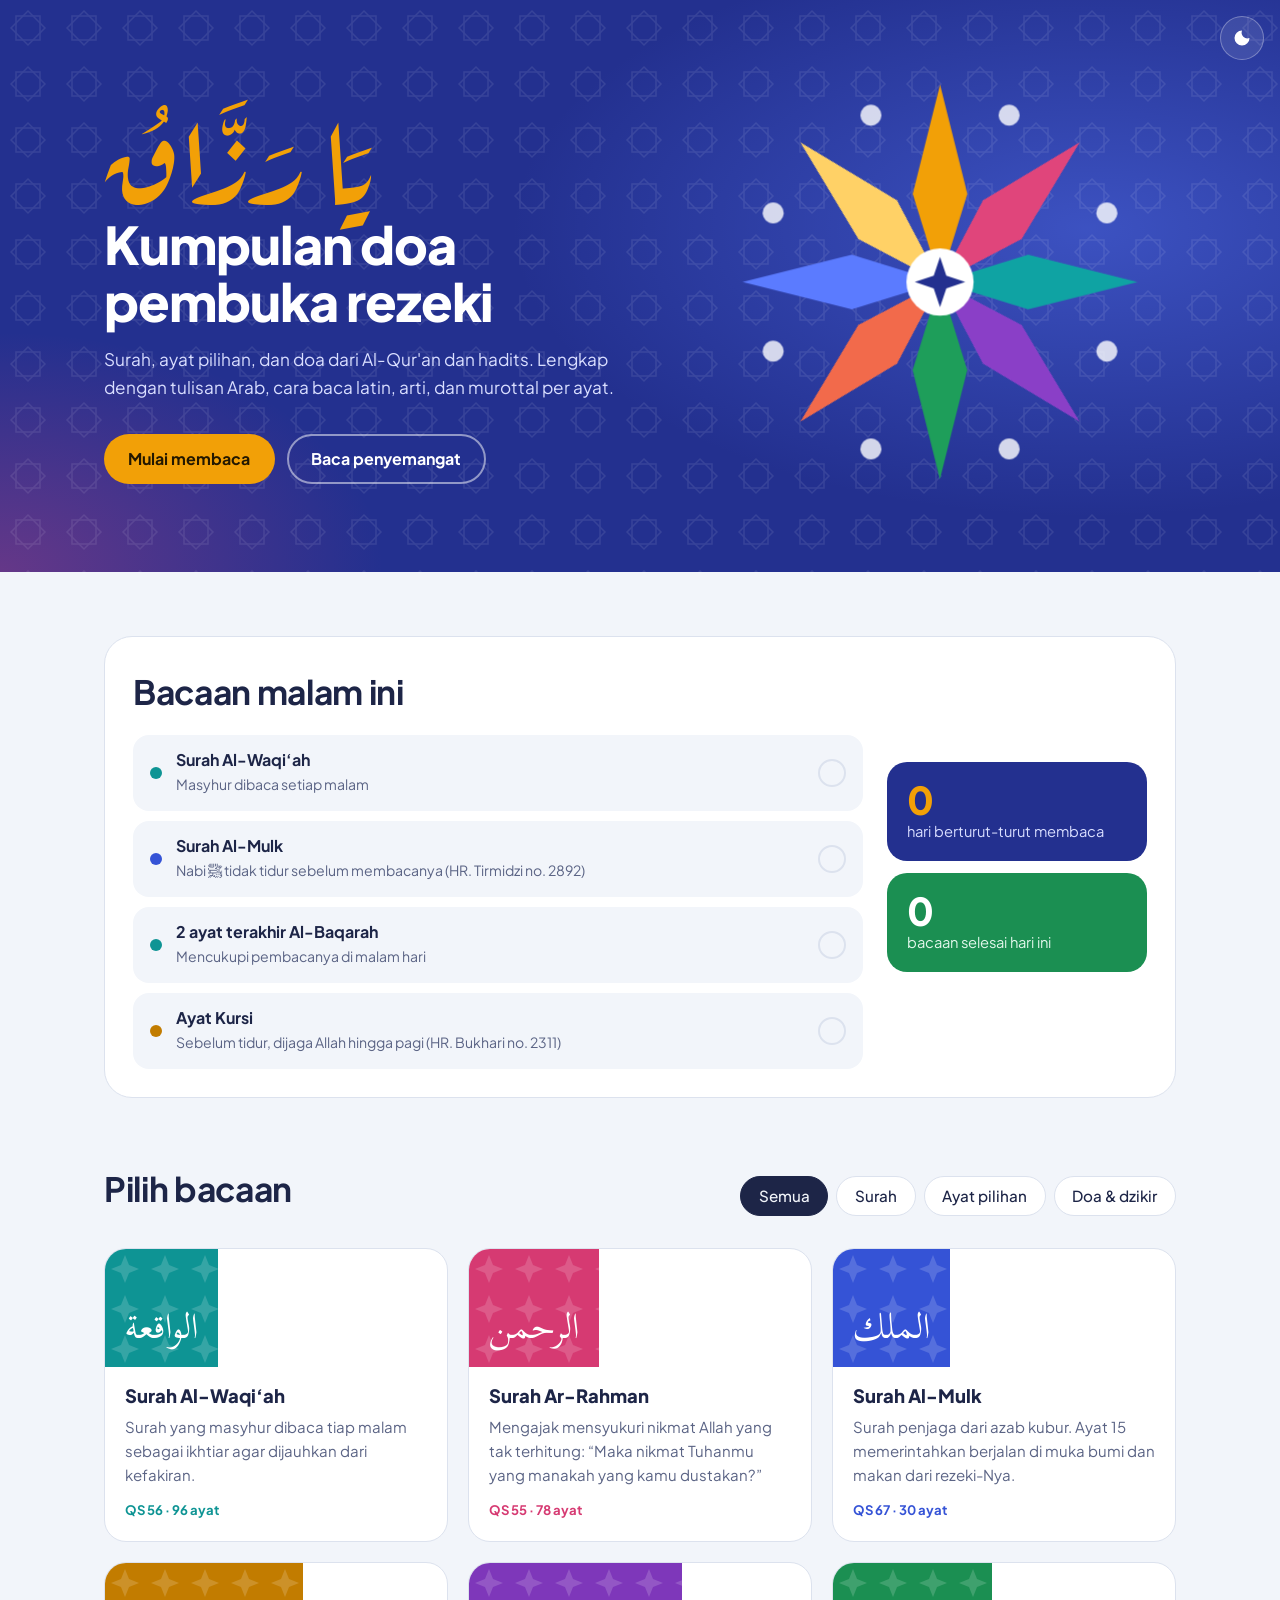
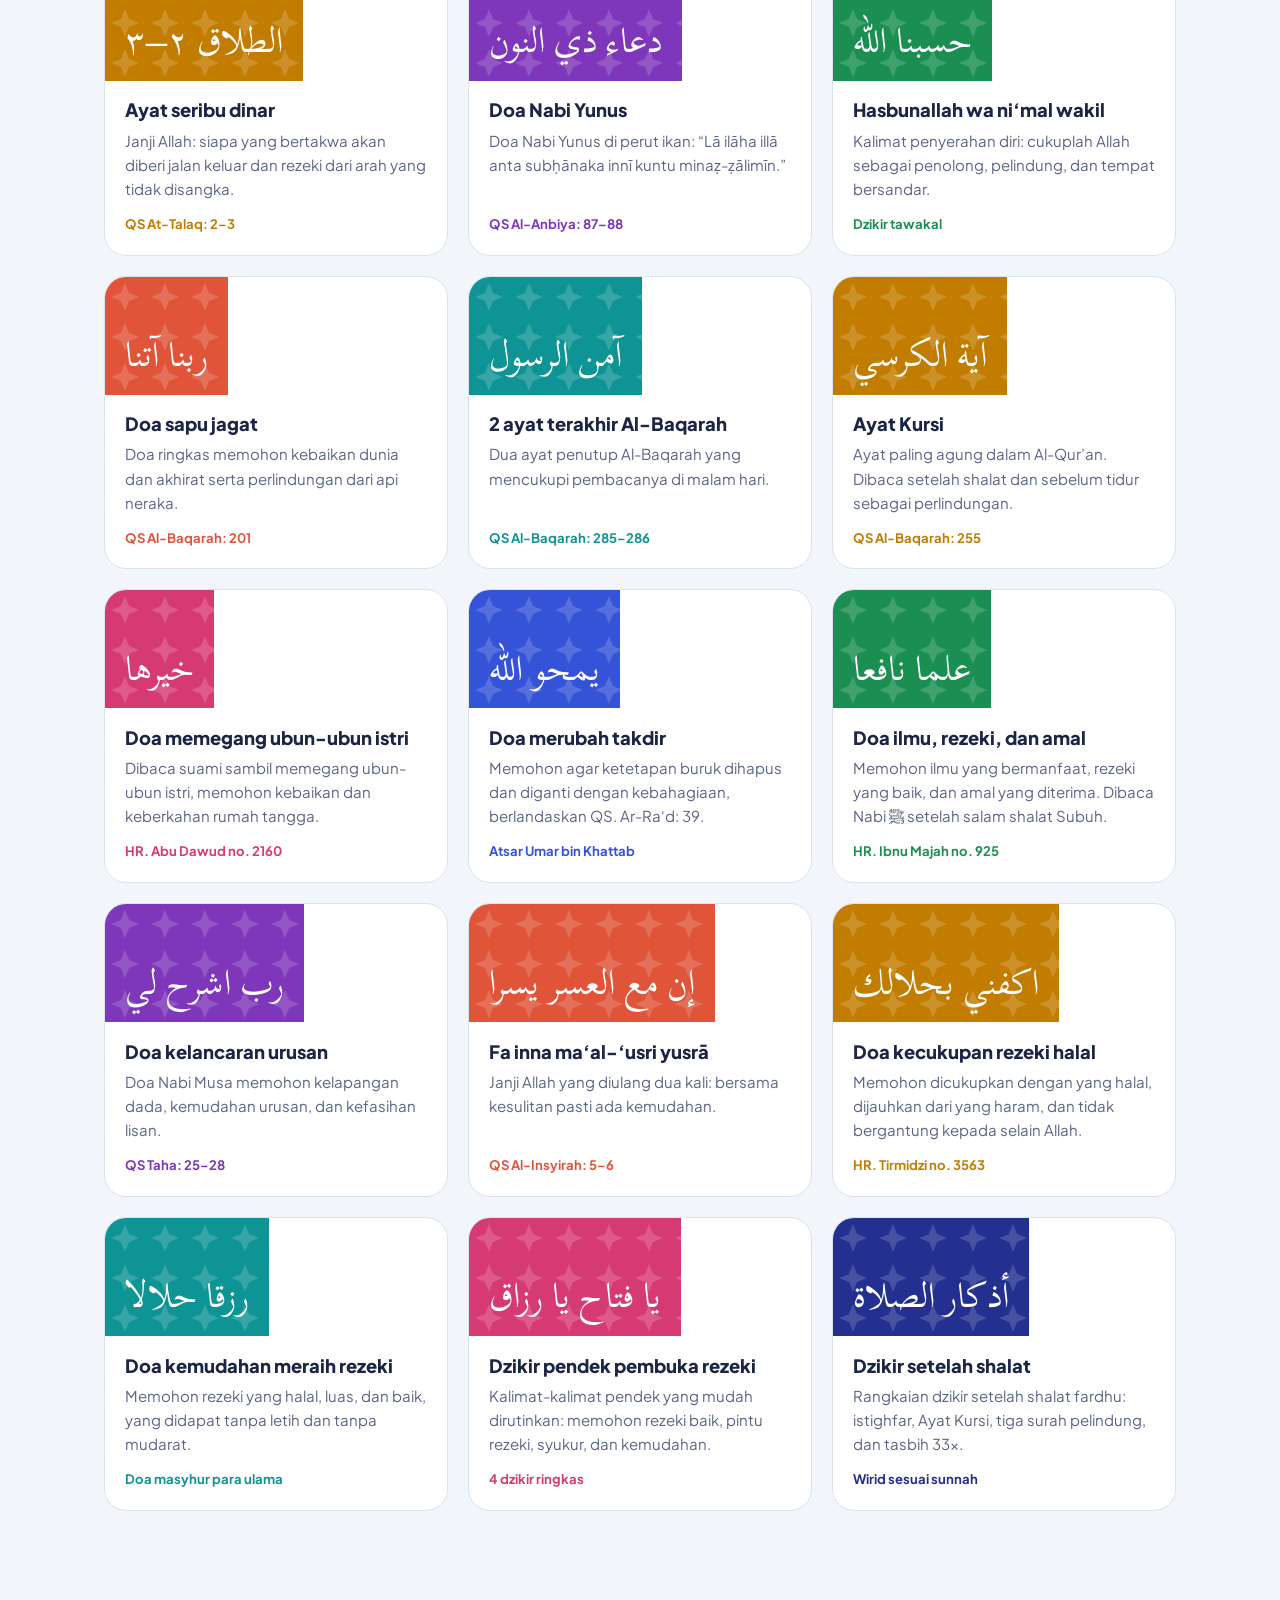
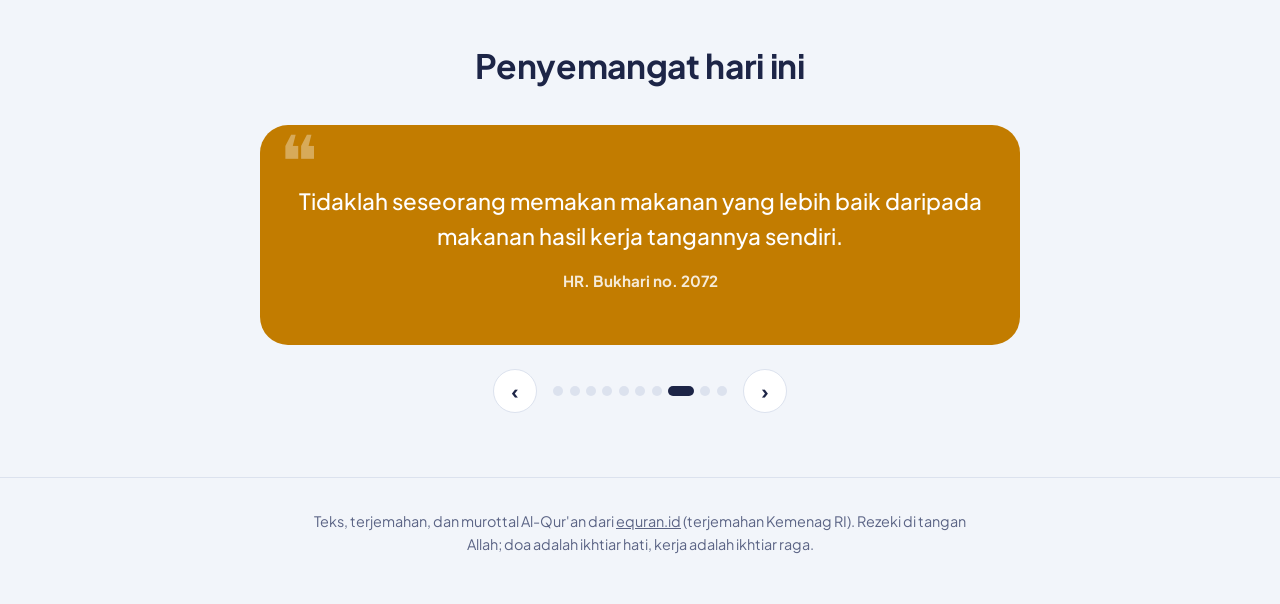
==== index.html @ 5dfb7230 "feat: website kumpulan doa pembuka rezeki Surah, ayat, doa, dan dzikir pembuka rezeki dengan teks Ar" ====
<!doctype html>
<html lang="id">
<head>
  <meta charset="utf-8">
  <meta name="viewport" content="width=device-width, initial-scale=1">
  <title>Doa Pembuka Rezeki</title>
  <meta name="description" content="Kumpulan surah, ayat, doa, dan dzikir pembuka rezeki lengkap dengan tulisan Arab, latin, arti, dan murottal.">
  <meta property="og:title" content="Doa Pembuka Rezeki">
  <meta property="og:description" content="Surah, ayat, doa, dan dzikir pembuka rezeki: tulisan Arab, latin, arti, dan murottal per ayat.">
  <link rel="icon" href="data:image/svg+xml,%3Csvg xmlns='http://www.w3.org/2000/svg' viewBox='0 0 40 40'%3E%3Cpath fill='%23F2A007' d='M20 2l5 13 13 5-13 5-5 13-5-13-13-5 13-5z'/%3E%3C/svg%3E">
  <link rel="preconnect" href="https://fonts.googleapis.com">
  <link rel="preconnect" href="https://fonts.gstatic.com" crossorigin>
  <link href="https://fonts.googleapis.com/css2?family=Aref+Ruqaa:wght@700&family=Plus+Jakarta+Sans:ital,wght@0,400;0,500;0,700;0,800;1,400&family=Scheherazade+New:wght@400;700&display=swap" rel="stylesheet">
  <link rel="stylesheet" href="style.css">
</head>
<body>
  <header class="hero">
    <div class="hero-inner">
      <div class="hero-text">
        <p class="hero-arab" lang="ar" dir="rtl">يَا رَزَّاقُ</p>
        <h1>Kumpulan doa pembuka rezeki</h1>
        <p class="hero-lede">Surah, ayat pilihan, dan doa dari Al-Qur'an dan hadits. Lengkap dengan tulisan Arab, cara baca latin, arti, dan murottal per ayat.</p>
        <div class="hero-actions">
          <a class="btn btn-solid" href="#daftar">Mulai membaca</a>
          <a class="btn btn-ghost" href="#penyemangat">Baca penyemangat</a>
        </div>
      </div>
      <svg class="rosette" viewBox="0 0 200 200" aria-hidden="true">
        <defs>
          <path id="petal" d="M100 100 L113 58 L100 6 L87 58 Z"/>
          <circle id="dot" cx="100" cy="14" r="5"/>
        </defs>
        <g class="rosette-spin">
          <use href="#petal" style="--i:0" fill="#F2A007"/>
          <use href="#petal" style="--i:1" fill="#E0457B"/>
          <use href="#petal" style="--i:2" fill="#0FA3A3"/>
          <use href="#petal" style="--i:3" fill="#8A3FC7"/>
          <use href="#petal" style="--i:4" fill="#1E9E5A"/>
          <use href="#petal" style="--i:5" fill="#F26A4B"/>
          <use href="#petal" style="--i:6" fill="#5B7BFF"/>
          <use href="#petal" style="--i:7" fill="#FFD166"/>
          <g class="dots">
            <use href="#dot" transform="rotate(22.5 100 100)"/>
            <use href="#dot" transform="rotate(67.5 100 100)"/>
            <use href="#dot" transform="rotate(112.5 100 100)"/>
            <use href="#dot" transform="rotate(157.5 100 100)"/>
            <use href="#dot" transform="rotate(202.5 100 100)"/>
            <use href="#dot" transform="rotate(247.5 100 100)"/>
            <use href="#dot" transform="rotate(292.5 100 100)"/>
            <use href="#dot" transform="rotate(337.5 100 100)"/>
          </g>
        </g>
        <circle cx="100" cy="100" r="16" fill="#FFFFFF"/>
        <path d="M100 88 L103 97 L112 100 L103 103 L100 112 L97 103 L88 100 L97 97 Z" fill="#23308F"/>
      </svg>
    </div>
    <button class="theme-toggle" type="button" aria-label="Ganti tema terang/gelap">
      <svg viewBox="0 0 24 24" width="20" height="20" aria-hidden="true"><path fill="currentColor" d="M12 3a9 9 0 1 0 9 9 7 7 0 0 1-9-9z"/></svg>
    </button>
  </header>

  <main>
    <section class="section today" aria-labelledby="today-title">
      <div class="today-panel">
        <div>
          <h2 id="today-title">Bacaan hari ini</h2>
          <ul class="today-list" id="today-list"></ul>
        </div>
        <div class="today-stats">
          <p class="stat"><b id="stat-streak">0</b> hari berturut-turut membaca</p>
          <p class="stat stat-alt"><b id="stat-today">0</b> bacaan selesai hari ini</p>
        </div>
      </div>
    </section>

    <section id="daftar" class="section">
      <div class="section-head">
        <h2>Pilih bacaan</h2>
        <div class="filters" role="group" aria-label="Saring bacaan">
          <button type="button" class="chip" data-filter="all" aria-pressed="true">Semua</button>
          <button type="button" class="chip" data-filter="surah" aria-pressed="false">Surah</button>
          <button type="button" class="chip" data-filter="ayat" aria-pressed="false">Ayat pilihan</button>
          <button type="button" class="chip" data-filter="doa" aria-pressed="false">Doa &amp; dzikir</button>
        </div>
      </div>
      <ul class="grid" id="grid"></ul>
    </section>

    <section id="penyemangat" class="section quotes">
      <h2>Penyemangat hari ini</h2>
      <figure class="quote" id="quote" aria-live="polite">
        <blockquote id="quote-text"></blockquote>
        <figcaption id="quote-src"></figcaption>
      </figure>
      <div class="quote-nav">
        <button type="button" class="round" id="quote-prev" aria-label="Kutipan sebelumnya">‹</button>
        <div class="quote-dots" id="quote-dots"></div>
        <button type="button" class="round" id="quote-next" aria-label="Kutipan berikutnya">›</button>
      </div>
    </section>
  </main>

  <footer class="footer">
    <p>Teks, terjemahan, dan murottal Al-Qur'an dari <a href="https://equran.id" target="_blank" rel="noopener">equran.id</a> (terjemahan Kemenag RI). Rezeki di tangan Allah; doa adalah ikhtiar hati, kerja adalah ikhtiar raga.</p>
  </footer>

  <dialog id="reader" class="reader">
    <div class="reader-head">
      <div>
        <p class="reader-arab" id="r-arab" lang="ar" dir="rtl"></p>
        <h2 id="r-title"></h2>
        <p class="reader-src" id="r-src"></p>
      </div>
      <div class="head-actions">
        <button type="button" class="round head-btn" id="r-share" aria-label="Bagikan bacaan ini">
          <svg viewBox="0 0 24 24" width="18" height="18" aria-hidden="true"><path fill="none" stroke="currentColor" stroke-width="2" stroke-linecap="round" stroke-linejoin="round" d="M12 3v12M7 8l5-5 5 5M5 13v6a2 2 0 0 0 2 2h10a2 2 0 0 0 2-2v-6"/></svg>
        </button>
        <button type="button" class="round head-btn" id="r-close" aria-label="Tutup">✕</button>
      </div>
    </div>
    <div class="reader-bar">
      <button type="button" class="btn btn-play" id="r-playall">▶ Putar semua</button>
      <label class="qari" id="r-qari-wrap">Qari
        <select id="r-qari"></select>
      </label>
      <label class="toggle"><input type="checkbox" id="t-latin" checked> Latin</label>
      <label class="toggle"><input type="checkbox" id="t-arti" checked> Arti</label>
      <div class="size" role="group" aria-label="Ukuran huruf Arab">
        <button type="button" class="round sm" id="f-down" aria-label="Perkecil huruf Arab">A−</button>
        <button type="button" class="round sm" id="f-up" aria-label="Perbesar huruf Arab">A+</button>
      </div>
    </div>
    <div class="reader-body" id="r-body"></div>
  </dialog>

  <div class="toast" id="toast" role="status" aria-live="polite"></div>
  <script src="app.js"></script>
</body>
</html>
---- style.css ----
:root {
  --bg: #F2F5FA;
  --surface: #FFFFFF;
  --ink: #1D2547;
  --muted: #5B6485;
  --line: #DCE2EE;
  --lapis: #23308F;
  --saffron: #F2A007;
  --arab-size: 2rem;
  --sans: "Plus Jakarta Sans", system-ui, sans-serif;

  --turquoise: #0E9494;
  --rose: #D63A72;
  --emerald: #1B8F52;
  --plum: #7E37BA;
  --coral: #E0553A;
  --blue: #3553D6;
  --amber: #C27C00;

  --hue: var(--lapis);
  color-scheme: light;
}

@media (prefers-color-scheme: dark) {
  :root:not([data-theme="light"]) {
    --bg: #121735;
    --surface: #1B2146;
    --ink: #EEF1FB;
    --muted: #A9B0CF;
    --line: #2E3766;
    color-scheme: dark;
  }
}
:root[data-theme="dark"] {
  --bg: #121735;
  --surface: #1B2146;
  --ink: #EEF1FB;
  --muted: #A9B0CF;
  --line: #2E3766;
  color-scheme: dark;
}

* { box-sizing: border-box; }
html { scroll-behavior: smooth; }
body {
  margin: 0;
  background: var(--bg);
  color: var(--ink);
  font: 400 1rem/1.6 var(--sans);
  -webkit-font-smoothing: antialiased;
}
body:has(dialog[open]) { overflow: hidden; }
a { color: inherit; }
:focus-visible { outline: 3px solid var(--saffron); outline-offset: 2px; }
[lang="ar"] { font-family: "Scheherazade New", serif; }

/* ---------- Hero ---------- */
.hero {
  position: relative;
  overflow: hidden;
  color: #fff;
  background:
    radial-gradient(60rem 30rem at 85% 40%, rgba(91,123,255,.45), transparent 60%),
    radial-gradient(40rem 25rem at 0% 100%, rgba(224,69,123,.35), transparent 60%),
    var(--lapis);
}
.hero::before { /* 8-point star tiling */
  content: "";
  position: absolute; inset: 0;
  opacity: .09;
  background-image: url("data:image/svg+xml,%3Csvg xmlns='http://www.w3.org/2000/svg' width='56' height='56' viewBox='0 0 56 56'%3E%3Cg fill='none' stroke='%23fff' stroke-width='1.5'%3E%3Crect x='16' y='16' width='24' height='24'/%3E%3Crect x='16' y='16' width='24' height='24' transform='rotate(45 28 28)'/%3E%3C/g%3E%3C/svg%3E");
}
.hero-inner {
  position: relative;
  max-width: 1120px;
  margin: 0 auto;
  padding: 4.5rem 1.5rem 5rem;
  display: grid;
  grid-template-columns: 1.2fr 1fr;
  gap: 2rem;
  align-items: center;
}
.hero-arab {
  font-family: "Aref Ruqaa", serif;
  font-size: clamp(4rem, 11vw, 7.5rem);
  line-height: 1.1;
  margin: 0;
  color: var(--saffron);
  text-align: left;
  animation: rise .9s .9s both cubic-bezier(.2,.8,.2,1);
}
.hero h1 {
  font-size: clamp(2rem, 5vw, 3.25rem);
  line-height: 1.1;
  letter-spacing: -.02em;
  font-weight: 800;
  margin: .25rem 0 1rem;
  max-width: 14ch;
  animation: rise .9s 1.05s both cubic-bezier(.2,.8,.2,1);
}
.hero-lede {
  max-width: 46ch;
  color: #D9DEFF;
  font-size: 1.075rem;
  margin: 0 0 2rem;
  animation: rise .9s 1.2s both cubic-bezier(.2,.8,.2,1);
}
.hero-actions { display: flex; flex-wrap: wrap; gap: .75rem; animation: rise .9s 1.35s both cubic-bezier(.2,.8,.2,1); }

.rosette { width: min(420px, 100%); justify-self: center; overflow: visible; }
.rosette-spin { transform-origin: 100px 100px; animation: spin 90s linear 1.6s infinite; }
.rosette use[href="#petal"] {
  transform-origin: 100px 100px;
  transform: rotate(calc(var(--i) * 45deg)) scale(0);
  animation: bloom .7s calc(var(--i) * 90ms) forwards cubic-bezier(.3,1.5,.5,1);
}
.rosette .dots { fill: rgba(255,255,255,.8); animation: fade .6s .9s both; }

@keyframes bloom { to { transform: rotate(calc(var(--i) * 45deg)) scale(1); } }
@keyframes spin { to { transform: rotate(360deg); } }
@keyframes rise { from { opacity: 0; transform: translateY(18px); } }
@keyframes fade { from { opacity: 0; } }

.theme-toggle {
  position: absolute; top: 1rem; right: 1rem;
  width: 44px; height: 44px;
  border-radius: 50%;
  border: 1px solid rgba(255,255,255,.3);
  background: rgba(255,255,255,.1);
  color: #fff;
  cursor: pointer;
  display: grid; place-items: center;
}

/* ---------- Buttons ---------- */
.btn {
  display: inline-flex; align-items: center; gap: .5rem;
  font: 700 1rem/1 var(--sans);
  padding: .95rem 1.4rem;
  border-radius: 999px;
  text-decoration: none;
  border: 2px solid transparent;
  cursor: pointer;
  transition: transform .15s;
}
.btn:active { transform: scale(.97); }
.btn-solid { background: var(--saffron); color: #231800; }
.btn-ghost { border-color: rgba(255,255,255,.5); color: #fff; }
.round {
  width: 44px; height: 44px; flex: none;
  border-radius: 50%;
  border: 1px solid var(--line);
  background: var(--surface);
  color: var(--ink);
  font: 700 1.25rem/1 var(--sans);
  cursor: pointer;
  display: grid; place-items: center;
}
.round.sm { font-size: .9rem; width: 40px; height: 40px; }

/* ---------- Sections ---------- */
.section { max-width: 1120px; margin: 0 auto; padding: 4rem 1.5rem; }
.section h2 { font-size: clamp(1.6rem, 3.5vw, 2.1rem); letter-spacing: -.01em; margin: 0; }
.section-head { display: flex; flex-wrap: wrap; justify-content: space-between; align-items: end; gap: 1rem; margin-bottom: 2rem; }
.filters { display: flex; flex-wrap: wrap; gap: .5rem; }
.chip {
  font: 500 .95rem/1 var(--sans);
  padding: .7rem 1.1rem;
  border-radius: 999px;
  border: 1px solid var(--line);
  background: var(--surface);
  color: var(--ink);
  cursor: pointer;
}
.chip[aria-pressed="true"] { background: var(--ink); color: var(--bg); border-color: var(--ink); }

/* ---------- Bacaan waktu ini ---------- */
.section.today { padding-bottom: 0; }
.today-panel {
  display: grid;
  grid-template-columns: 1fr 260px;
  gap: 1.5rem;
  background: var(--surface);
  border: 1px solid var(--line);
  border-radius: 28px;
  padding: 1.75rem;
}
.today-panel h2 { margin-bottom: 1rem; }
.today-list { list-style: none; margin: 0; padding: 0; display: grid; gap: .6rem; }
.today-item {
  width: 100%;
  display: flex; align-items: center; gap: .9rem;
  text-align: left;
  font: inherit; color: inherit;
  background: var(--bg);
  border: 1px solid transparent;
  border-radius: 16px;
  padding: .85rem 1rem;
  cursor: pointer;
}
.today-item:hover { border-color: var(--hue); }
.today-dot { width: 12px; height: 12px; flex: none; border-radius: 50%; background: var(--hue); }
.today-text { flex: 1; }
.today-text strong { display: block; line-height: 1.35; }
.today-text small { color: var(--muted); font-size: .88rem; }
.today-check {
  width: 28px; height: 28px; flex: none;
  display: grid; place-items: center;
  border-radius: 50%;
  border: 2px solid var(--line);
  color: transparent;
  font-weight: 800; font-size: .8rem;
}
.today-item.is-read .today-check { background: var(--hue); border-color: var(--hue); color: #fff; }
.today-stats { display: flex; flex-direction: column; justify-content: center; gap: .75rem; }
.stat { margin: 0; padding: 1.1rem 1.25rem; border-radius: 20px; background: var(--lapis); color: #D9DEFF; font-size: .92rem; }
.stat b { display: block; font-size: 2.4rem; line-height: 1.05; font-weight: 800; color: var(--saffron); }
.stat-alt { background: var(--emerald); color: #E3F7EC; }
.stat-alt b { color: #fff; }

/* ---------- Tiles ---------- */
.grid {
  list-style: none; margin: 0; padding: 0;
  display: grid;
  grid-template-columns: repeat(auto-fill, minmax(260px, 1fr));
  gap: 1.25rem;
}
.grid li[hidden] { display: none; }
.tile {
  width: 100%; height: 100%;
  text-align: left;
  font: inherit; color: inherit;
  background: var(--surface);
  border: 1px solid var(--line);
  border-radius: 22px;
  padding: 0;
  overflow: hidden;
  cursor: pointer;
  display: flex; flex-direction: column;
  transition: transform .2s, border-color .2s;
}
.tile:hover { transform: translateY(-4px); border-color: var(--hue); }
.tile-top {
  position: relative;
  background: var(--hue);
  color: #fff;
  padding: 1.25rem 1.25rem 1rem;
  min-height: 118px;
  display: flex; align-items: flex-end; justify-content: flex-end;
}
.tile-top::before {
  content: "";
  position: absolute; inset: 0;
  opacity: .16;
  background-image: url("data:image/svg+xml,%3Csvg xmlns='http://www.w3.org/2000/svg' width='40' height='40' viewBox='0 0 40 40'%3E%3Cpath fill='%23fff' d='M20 6l4 10 10 4-10 4-4 10-4-10-10-4 10-4z'/%3E%3C/svg%3E");
}
.tile.is-read .tile-top::after {
  content: "✓ Dibaca hari ini";
  position: absolute; top: .75rem; left: .75rem;
  padding: .3rem .65rem;
  border-radius: 999px;
  background: rgba(255,255,255,.94);
  color: #1D2547;
  font-size: .75rem; font-weight: 700;
}
.tile-arab { position: relative; font-size: 2.2rem; line-height: 1.3; margin: 0; }
.tile-body { padding: 1.1rem 1.25rem 1.3rem; display: flex; flex-direction: column; gap: .4rem; flex: 1; }
.tile-title { font-weight: 800; font-size: 1.15rem; line-height: 1.3; margin: 0; }
.tile-desc { color: var(--muted); font-size: .94rem; margin: 0; flex: 1; }
.tile-meta { font-size: .82rem; font-weight: 700; color: var(--hue); margin: .35rem 0 0; }
:root[data-theme="dark"] .tile-meta { filter: brightness(1.6); }
@media (prefers-color-scheme: dark) { :root:not([data-theme="light"]) .tile-meta { filter: brightness(1.6); } }

/* ---------- Quotes ---------- */
.quotes { text-align: center; }
.quote {
  position: relative;
  margin: 2rem auto 1.5rem;
  max-width: 760px;
  min-height: 220px;
  padding: 2.5rem 2rem 2rem;
  border-radius: 28px;
  background: var(--hue);
  color: #fff;
  display: flex; flex-direction: column; justify-content: center;
  transition: background-color .6s;
}
.quote::before {
  content: "❝";
  position: absolute; top: -.2rem; left: 1.2rem;
  font-size: 4.5rem; line-height: 1;
  opacity: .35;
}
.quote blockquote { margin: 0; font-size: clamp(1.1rem, 2.4vw, 1.4rem); line-height: 1.55; font-weight: 500; }
.quote figcaption { margin-top: 1rem; font-weight: 700; opacity: .85; font-size: .95rem; }
.quote.swap blockquote, .quote.swap figcaption { animation: rise .5s both; }
.quote-nav { display: flex; align-items: center; justify-content: center; gap: 1rem; }
.quote-dots { display: flex; gap: .4rem; flex-wrap: wrap; justify-content: center; }
.quote-dots button {
  width: 10px; height: 10px; padding: 0;
  border-radius: 50%; border: 0;
  background: var(--line);
  cursor: pointer;
}
.quote-dots button[aria-current="true"] { background: var(--ink); width: 26px; border-radius: 5px; }

.footer { text-align: center; color: var(--muted); font-size: .9rem; padding: 2rem 1.5rem 3rem; border-top: 1px solid var(--line); }
.footer p { max-width: 62ch; margin: 0 auto; }

/* ---------- Reader dialog ---------- */
.reader {
  width: min(840px, 100vw);
  max-width: 100vw;
  height: min(92vh, 100%);
  max-height: 100dvh;
  margin: auto auto 0;
  padding: 0;
  border: 0;
  border-radius: 28px 28px 0 0;
  background: var(--bg);
  color: var(--ink);
  flex-direction: column;
}
.reader[open] { display: flex; animation: sheet .45s cubic-bezier(.2,.8,.2,1); }
.reader::backdrop { background: rgba(10,14,40,.6); backdrop-filter: blur(4px); }
@keyframes sheet { from { transform: translateY(60px); opacity: 0; } }
@media (min-width: 880px) {
  .reader { margin: auto; border-radius: 28px; height: 88vh; }
}
.reader-head {
  position: relative;
  background: var(--hue);
  color: #fff;
  padding: 1.25rem 1.5rem 1.25rem;
  display: flex; justify-content: space-between; gap: 1rem; align-items: flex-start;
}
.reader-arab { font-size: 1.8rem; line-height: 1.3; margin: 0; text-align: left; }
.reader-head h2 { margin: 0; font-size: 1.35rem; line-height: 1.3; }
.reader-src { margin: .2rem 0 0; opacity: .85; font-size: .9rem; }
.head-actions { display: flex; gap: .5rem; }
.head-btn { background: rgba(255,255,255,.15); border-color: rgba(255,255,255,.35); color: #fff; font-size: 1rem; }
.reader-bar {
  display: flex; flex-wrap: wrap; align-items: center; gap: .6rem 1rem;
  padding: .8rem 1.5rem;
  background: var(--surface);
  border-bottom: 1px solid var(--line);
}
.btn-play { background: var(--hue); color: #fff; padding: .75rem 1.1rem; font-size: .95rem; }
.qari, .toggle { display: inline-flex; align-items: center; gap: .4rem; font-size: .9rem; font-weight: 500; }
.qari select {
  font: inherit; color: var(--ink);
  background: var(--bg);
  border: 1px solid var(--line);
  border-radius: 10px;
  padding: .5rem .6rem;
  max-width: 200px;
}
.qari[hidden] { display: none; }
.toggle input { width: 18px; height: 18px; accent-color: var(--hue); }
.size { display: flex; gap: .4rem; margin-left: auto; }
.reader-body { overflow-y: auto; padding: 1.25rem 1.5rem 3rem; flex: 1; overscroll-behavior: contain; }

.fadhilah {
  background: var(--surface);
  border: 1px solid var(--line);
  border-left: 5px solid var(--hue);
  border-radius: 14px;
  padding: .9rem 1.1rem;
  margin-bottom: 1.25rem;
}
.fadhilah summary { font-weight: 700; cursor: pointer; }
.fadhilah p { margin: .6rem 0 0; color: var(--muted); font-size: .95rem; }
.basmalah { text-align: center; font-size: calc(var(--arab-size) * 1.05); margin: .5rem 0 1rem; color: var(--hue); }
:root[data-theme="dark"] .basmalah { filter: brightness(1.6); }

.ayat { list-style: none; margin: 0; padding: 0; }
.ayah {
  border-bottom: 1px solid var(--line);
  padding: 1.25rem .75rem;
  border-radius: 16px;
  transition: background-color .3s;
}
.ayah.playing { background: color-mix(in srgb, var(--hue) 14%, transparent); }
.ayah-top { display: flex; align-items: center; gap: .6rem; margin-bottom: .75rem; }
.ayah-no {
  display: grid; place-items: center;
  min-width: 36px; height: 36px; padding: 0 .4rem;
  border-radius: 12px;
  background: var(--hue); color: #fff;
  font-weight: 800; font-size: .85rem;
}
.ayah-label { font-size: .82rem; color: var(--muted); flex: 1; }
.ayah-play { width: 38px; height: 38px; font-size: .85rem; }
.ayah.playing .ayah-play { background: var(--hue); color: #fff; border-color: var(--hue); }
.ayah-arab { font-size: var(--arab-size); line-height: 2.1; margin: 0 0 .6rem; text-align: right; }
.ayah-latin { font-style: italic; color: var(--hue); margin: 0 0 .35rem; font-size: .98rem; }
:root[data-theme="dark"] .ayah-latin { filter: brightness(1.7); }
@media (prefers-color-scheme: dark) { :root:not([data-theme="light"]) .ayah-latin, :root:not([data-theme="light"]) .basmalah { filter: brightness(1.7); } }
.ayah-arti { margin: 0; color: var(--muted); font-size: .98rem; max-width: 70ch; }
.hide-latin .ayah-latin, .hide-arti .ayah-arti { display: none; }
.counter {
  margin-top: 1rem;
  max-width: 360px;
  padding: .9rem;
  border-radius: 20px;
  background: var(--surface);
  border: 1px solid var(--line);
}
.counter-row { display: flex; align-items: center; justify-content: space-between; gap: .75rem; }
.count-step {
  width: 56px; height: 56px; flex: none;
  border-radius: 50%;
  border: 2px solid var(--hue);
  background: transparent;
  color: var(--ink);
  font: 700 1.8rem/1 var(--sans);
  cursor: pointer;
  touch-action: manipulation;
  user-select: none;
  transition: transform .08s;
}
.count-step.plus { width: 72px; height: 72px; background: var(--hue); color: #fff; font-size: 2.2rem; }
.count-step:active { transform: scale(.92); }
.count-value { margin: 0; text-align: center; font-variant-numeric: tabular-nums; }
.count-value b { display: block; font-size: 2.4rem; line-height: 1; font-weight: 800; }
.count-value span { font-size: .9rem; color: var(--muted); }
.count-bar { height: 6px; margin: .8rem 0 .4rem; border-radius: 3px; background: var(--line); overflow: hidden; }
.count-bar span { display: block; height: 100%; width: 0; background: var(--hue); transition: width .2s; }
.count-reset {
  display: block; margin: 0 auto;
  font: 500 .85rem/1 var(--sans); color: var(--muted);
  background: none; border: 0; padding: .5rem; cursor: pointer;
}
.counter.done { border-color: var(--hue); }
.counter.done .count-value span::after { content: " · selesai"; font-weight: 700; }
.mark-read {
  display: flex; justify-content: center;
  width: 100%; max-width: 420px;
  margin: 2rem auto 0;
  background: var(--surface); color: var(--ink);
  border-color: var(--hue);
}
.mark-read.is-read { background: var(--hue); color: #fff; }
.note { font-size: .9rem; color: var(--muted); margin: 1rem 0 0; }

.state { text-align: center; padding: 3rem 1rem; color: var(--muted); }
.spinner {
  width: 42px; height: 42px; margin: 0 auto 1rem;
  border-radius: 50%;
  border: 4px solid var(--line); border-top-color: var(--hue);
  animation: spin 0.9s linear infinite;
}

.toast {
  position: fixed; left: 50%; bottom: 1.5rem;
  transform: translate(-50%, 150%);
  background: var(--ink); color: var(--bg);
  padding: .8rem 1.2rem; border-radius: 14px;
  font-size: .92rem; max-width: calc(100vw - 2rem);
  visibility: hidden;
  transition: transform .3s, visibility .3s;
  z-index: 10;
}
.toast.show { transform: translate(-50%, 0); visibility: visible; }

/* ---------- Responsive ---------- */
@media (max-width: 760px) {
  .hero-inner { grid-template-columns: 1fr; padding: 4rem 1rem 3.5rem; text-align: center; }
  .hero-arab { text-align: center; }
  .hero h1, .hero-lede { margin-left: auto; margin-right: auto; }
  .hero-actions { justify-content: center; }
  .rosette { width: 220px; order: -1; }
  .today-panel { grid-template-columns: 1fr; padding: 1.25rem; }
  .today-stats { flex-direction: row; }
  .stat { flex: 1; }
  .section { padding: 3rem 1rem; }
  .reader-head, .reader-bar { padding-left: 1rem; padding-right: 1rem; }
  .reader-body { padding: 1rem 1rem 3rem; }
  .ayah { padding: 1.1rem .4rem; }
  .size { margin-left: 0; }
  .quote { padding: 2.5rem 1.25rem 1.5rem; }
}

@media (prefers-reduced-motion: reduce) {
  *, *::before, *::after { animation-duration: .01ms !important; animation-delay: 0s !important; animation-iteration-count: 1 !important; transition-duration: .01ms !important; }
  .rosette use[href="#petal"] { transform: rotate(calc(var(--i) * 45deg)); }
  html { scroll-behavior: auto; }
}
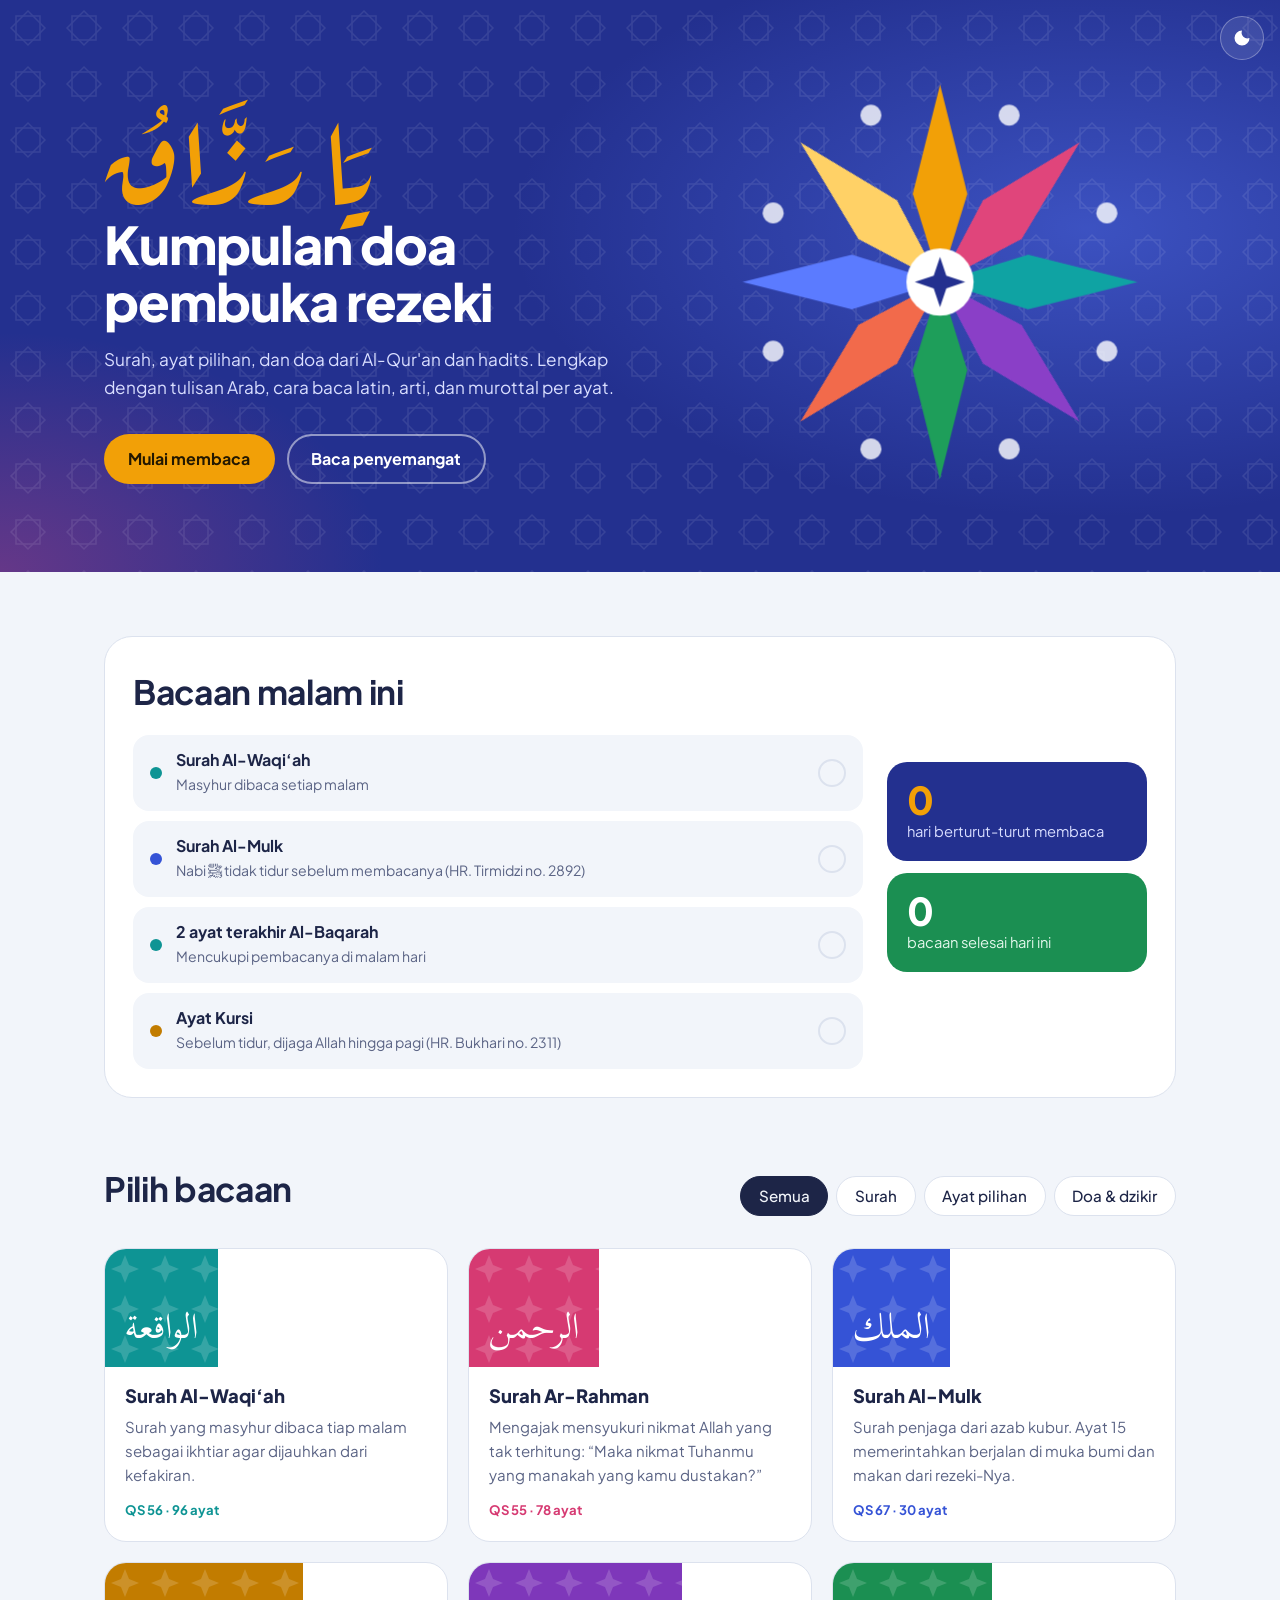
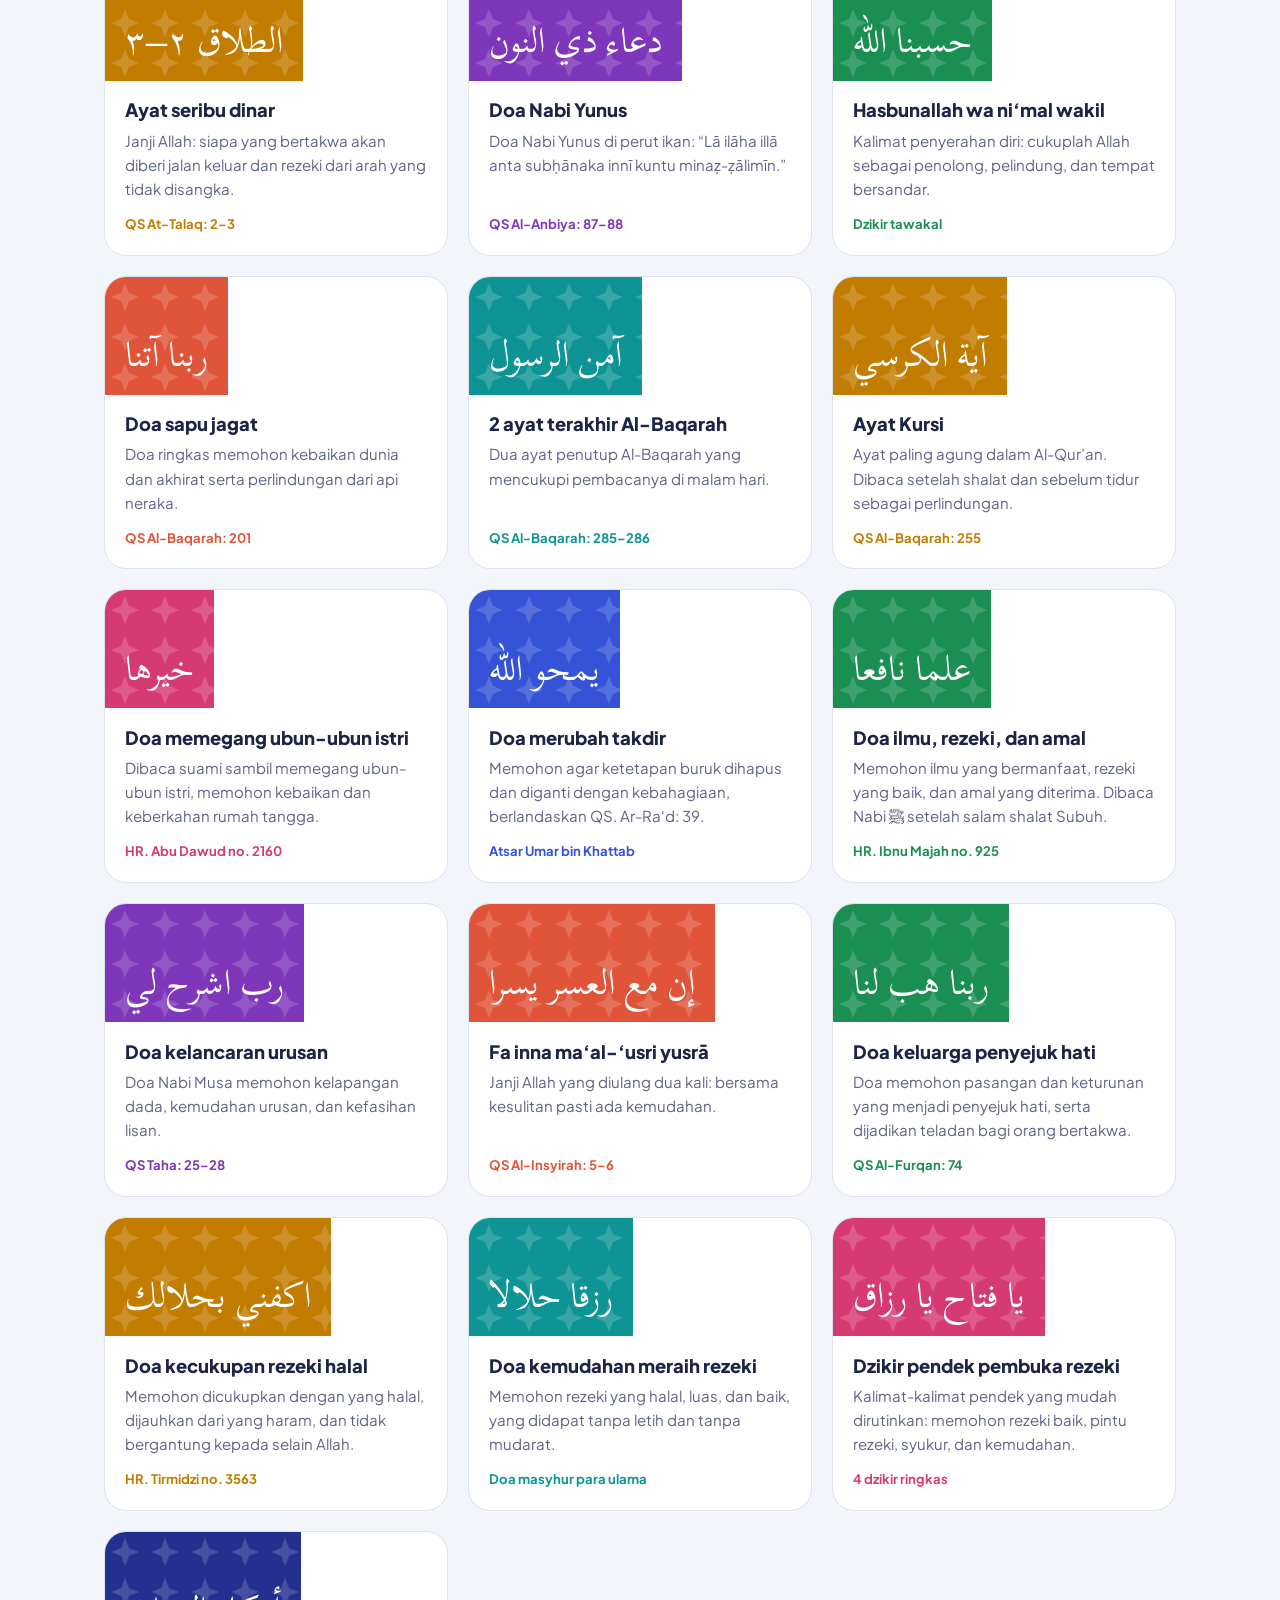
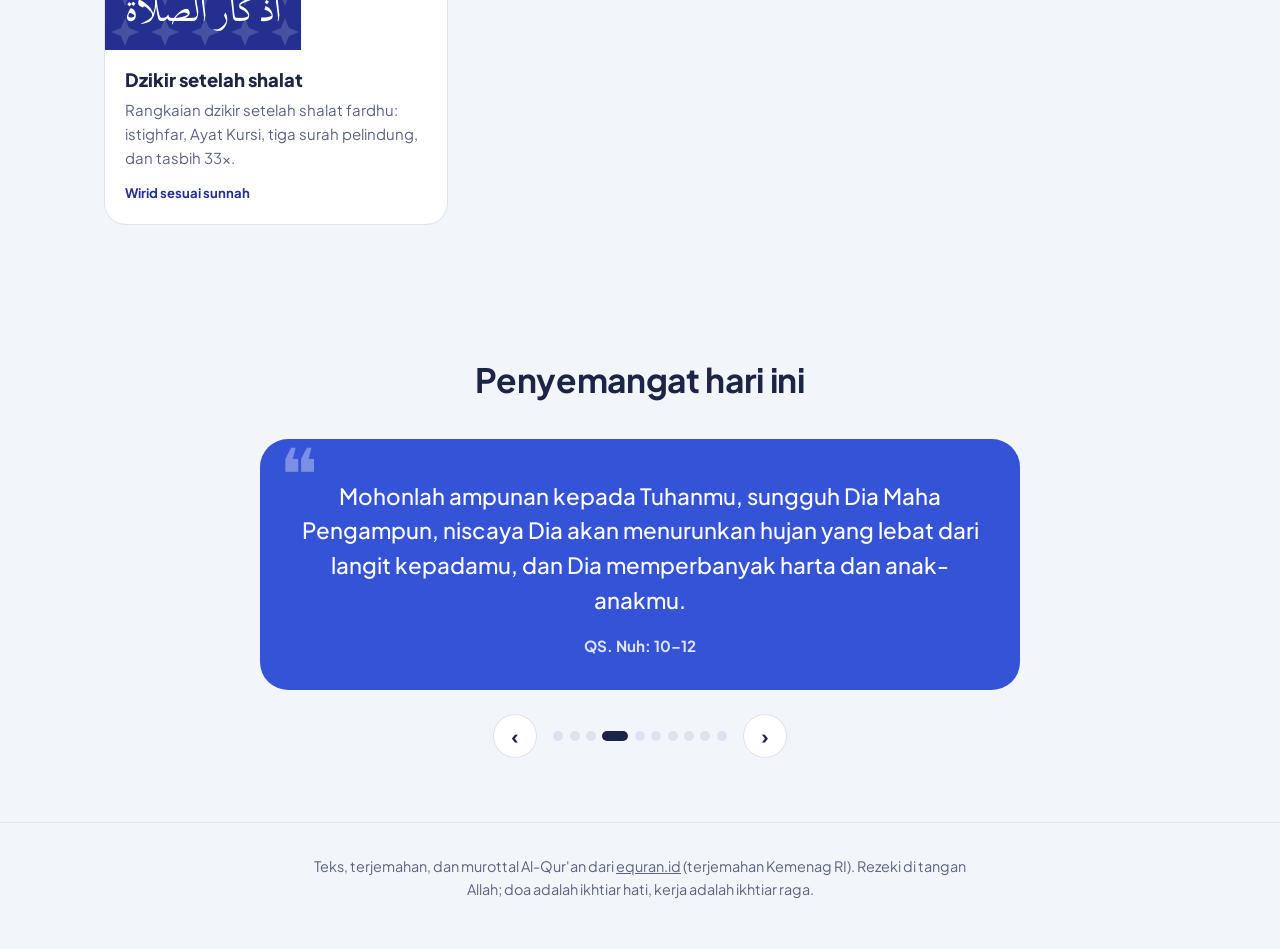
==== commit 9525909d: "feat: add tajwid color-coding parser, legend, and toggle preferences for Arabic verses" ====
--- a/index.html
+++ b/index.html
@@ -123,12 +123,21 @@
       <label class="qari" id="r-qari-wrap">Qari
         <select id="r-qari"></select>
       </label>
+      <label class="toggle"><input type="checkbox" id="t-tajwid" checked> Tajwid</label>
       <label class="toggle"><input type="checkbox" id="t-latin" checked> Latin</label>
       <label class="toggle"><input type="checkbox" id="t-arti" checked> Arti</label>
       <div class="size" role="group" aria-label="Ukuran huruf Arab">
         <button type="button" class="round sm" id="f-down" aria-label="Perkecil huruf Arab">A−</button>
         <button type="button" class="round sm" id="f-up" aria-label="Perbesar huruf Arab">A+</button>
       </div>
+    </div>
+    <div class="tajwid-legend" id="tajwid-legend" aria-label="Panduan warna tajwid">
+      <span class="tajwid-legend-label">Tajwid:</span>
+      <span class="tj-tag tj-mad"><span class="tj-dot"></span>Mad Panjang</span>
+      <span class="tj-tag tj-ghunnah"><span class="tj-dot"></span>Ghunnah</span>
+      <span class="tj-tag tj-ikhfa"><span class="tj-dot"></span>Ikhfa &amp; Iqlab</span>
+      <span class="tj-tag tj-idgham"><span class="tj-dot"></span>Idgham</span>
+      <span class="tj-tag tj-qalqalah"><span class="tj-dot"></span>Qalqalah</span>
     </div>
     <div class="reader-body" id="r-body"></div>
   </dialog>
--- a/style.css
+++ b/style.css
@@ -17,6 +17,13 @@
   --blue: #3553D6;
   --amber: #C27C00;
 
+  /* Tajwid Colors (Standard Mushaf) */
+  --tj-mad: #DC2626;      /* Merah - Mad Panjang */
+  --tj-ghunnah: #16A34A;  /* Hijau - Ghunnah Musyaddadah */
+  --tj-ikhfa: #0D9488;    /* Toska - Ikhfa & Iqlab */
+  --tj-idgham: #EA580C;   /* Oranye - Idgham Bighunnah/Bilaghunnah */
+  --tj-qalqalah: #2563EB; /* Biru - Qalqalah Sughra/Kubra */
+
   --hue: var(--lapis);
   color-scheme: light;
 }
@@ -28,6 +35,11 @@
     --ink: #EEF1FB;
     --muted: #A9B0CF;
     --line: #2E3766;
+    --tj-mad: #F87171;
+    --tj-ghunnah: #4ADE80;
+    --tj-ikhfa: #2DD4BF;
+    --tj-idgham: #FB923C;
+    --tj-qalqalah: #60A5FA;
     color-scheme: dark;
   }
 }
@@ -37,6 +49,11 @@
   --ink: #EEF1FB;
   --muted: #A9B0CF;
   --line: #2E3766;
+  --tj-mad: #F87171;
+  --tj-ghunnah: #4ADE80;
+  --tj-ikhfa: #2DD4BF;
+  --tj-idgham: #FB923C;
+  --tj-qalqalah: #60A5FA;
   color-scheme: dark;
 }
 
@@ -358,6 +375,66 @@
 .qari[hidden] { display: none; }
 .toggle input { width: 18px; height: 18px; accent-color: var(--hue); }
 .size { display: flex; gap: .4rem; margin-left: auto; }
+.tajwid-legend {
+  display: flex;
+  flex-wrap: wrap;
+  align-items: center;
+  gap: .5rem .9rem;
+  padding: .5rem 1.5rem;
+  background: var(--surface);
+  border-bottom: 1px solid var(--line);
+  font-size: .82rem;
+  color: var(--muted);
+}
+.tajwid-legend[hidden] { display: none; }
+.tajwid-legend-label {
+  font-weight: 700;
+  font-size: .75rem;
+  text-transform: uppercase;
+  letter-spacing: .04em;
+  opacity: .8;
+}
+.tj-tag {
+  display: inline-flex;
+  align-items: center;
+  gap: .35rem;
+  font-weight: 600;
+  font-size: .8rem;
+}
+.tj-dot {
+  width: 9px;
+  height: 9px;
+  border-radius: 50%;
+  display: inline-block;
+  flex-shrink: 0;
+}
+.tj-tag.tj-mad { color: var(--tj-mad); }
+.tj-tag.tj-mad .tj-dot { background: var(--tj-mad); }
+.tj-tag.tj-ghunnah { color: var(--tj-ghunnah); }
+.tj-tag.tj-ghunnah .tj-dot { background: var(--tj-ghunnah); }
+.tj-tag.tj-ikhfa { color: var(--tj-ikhfa); }
+.tj-tag.tj-ikhfa .tj-dot { background: var(--tj-ikhfa); }
+.tj-tag.tj-idgham { color: var(--tj-idgham); }
+.tj-tag.tj-idgham .tj-dot { background: var(--tj-idgham); }
+.tj-tag.tj-qalqalah { color: var(--tj-qalqalah); }
+.tj-tag.tj-qalqalah .tj-dot { background: var(--tj-qalqalah); }
+
+/* Tajwid text marks inside Arabic verses */
+.tj-mad { color: var(--tj-mad); font-weight: 700; }
+.tj-ghunnah { color: var(--tj-ghunnah); font-weight: 700; }
+.tj-ikhfa { color: var(--tj-ikhfa); font-weight: 700; }
+.tj-idgham { color: var(--tj-idgham); font-weight: 700; }
+.tj-qalqalah { color: var(--tj-qalqalah); font-weight: 700; }
+
+.hide-tajwid .tj-mad,
+.hide-tajwid .tj-ghunnah,
+.hide-tajwid .tj-ikhfa,
+.hide-tajwid .tj-idgham,
+.hide-tajwid .tj-qalqalah {
+  color: inherit !important;
+  font-weight: inherit !important;
+}
+
 .reader-body { overflow-y: auto; padding: 1.25rem 1.5rem 3rem; flex: 1; overscroll-behavior: contain; }
 
 .fadhilah {
@@ -459,7 +536,9 @@
   font-size: .92rem; max-width: calc(100vw - 2rem);
   visibility: hidden;
   transition: transform .3s, visibility .3s;
-  z-index: 10;
+  z-index: 99999;
+  box-shadow: 0 10px 25px -5px rgba(0, 0, 0, 0.35), 0 8px 10px -6px rgba(0, 0, 0, 0.2);
+  pointer-events: none;
 }
 .toast.show { transform: translate(-50%, 0); visibility: visible; }
 
@@ -475,6 +554,7 @@
   .stat { flex: 1; }
   .section { padding: 3rem 1rem; }
   .reader-head, .reader-bar { padding-left: 1rem; padding-right: 1rem; }
+  .tajwid-legend { padding: .4rem 1rem; gap: .35rem .65rem; font-size: .76rem; }
   .reader-body { padding: 1rem 1rem 3rem; }
   .ayah { padding: 1.1rem .4rem; }
   .size { margin-left: 0; }
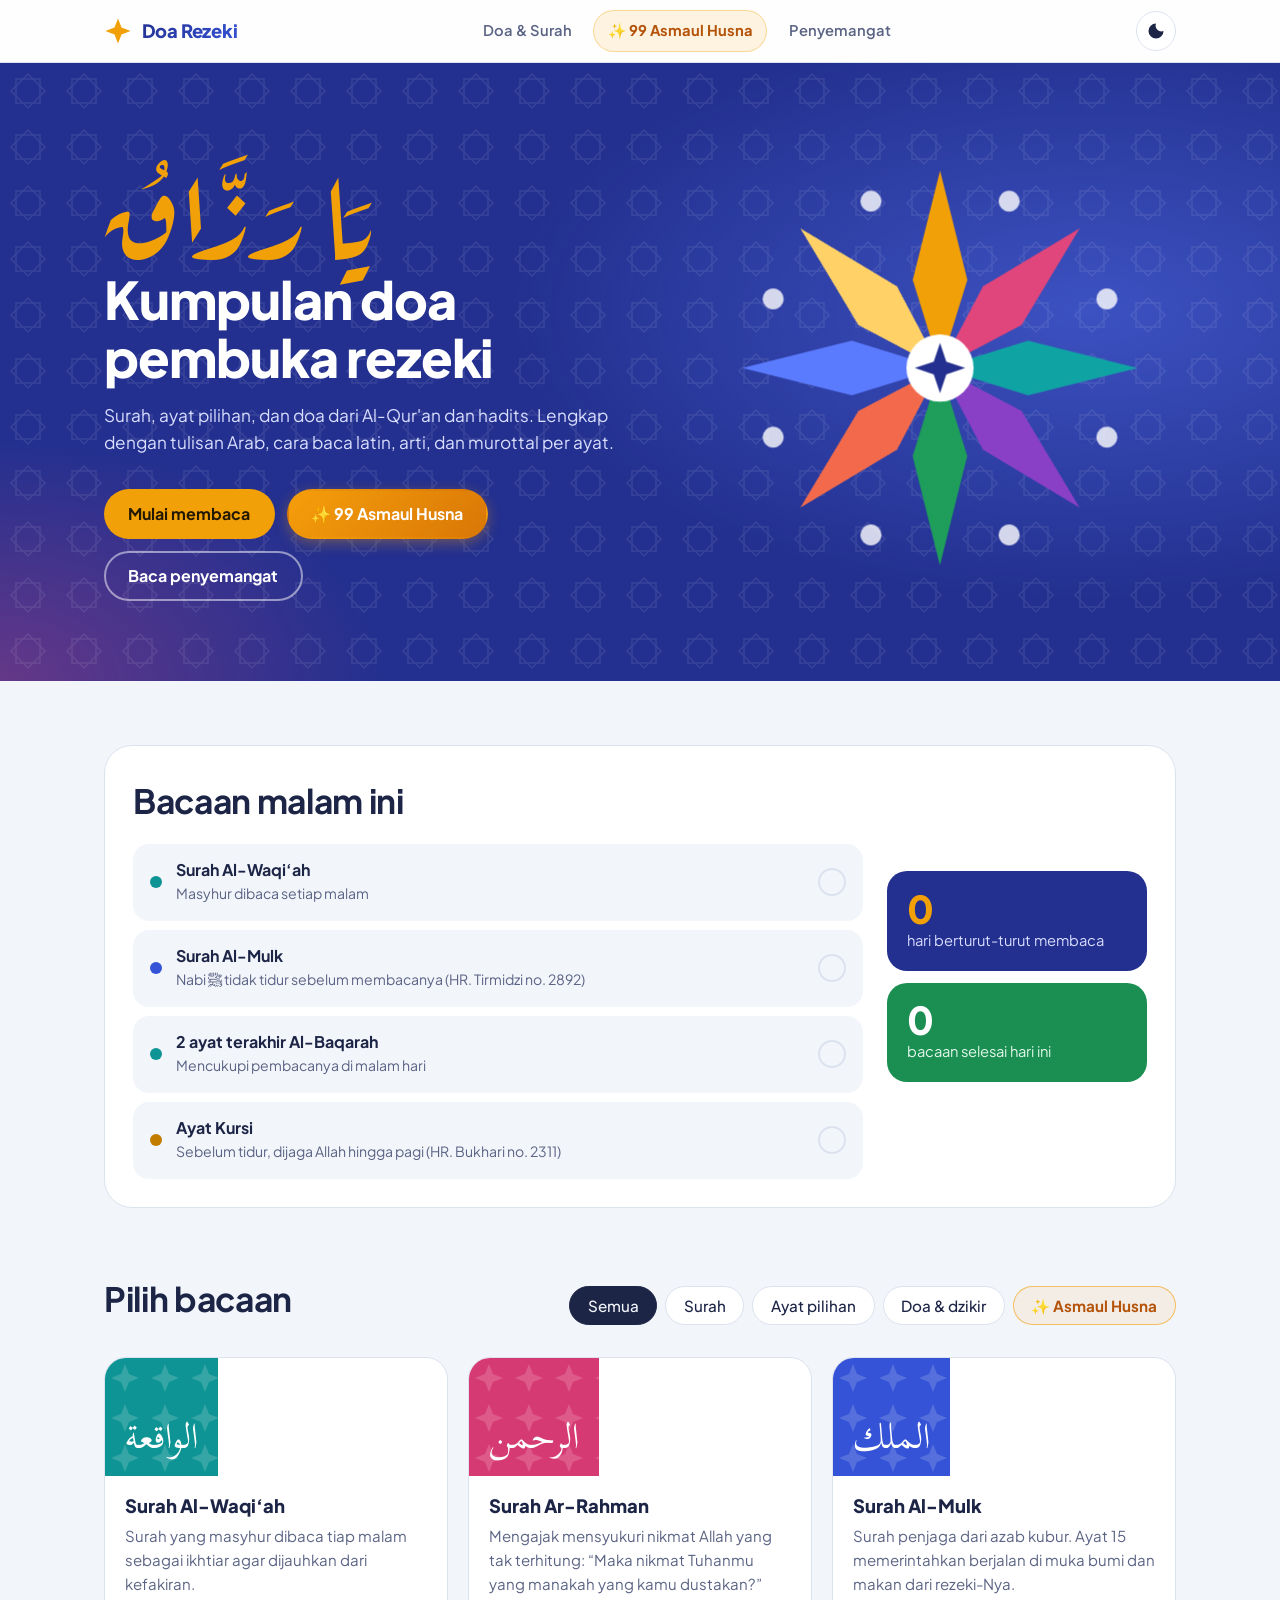
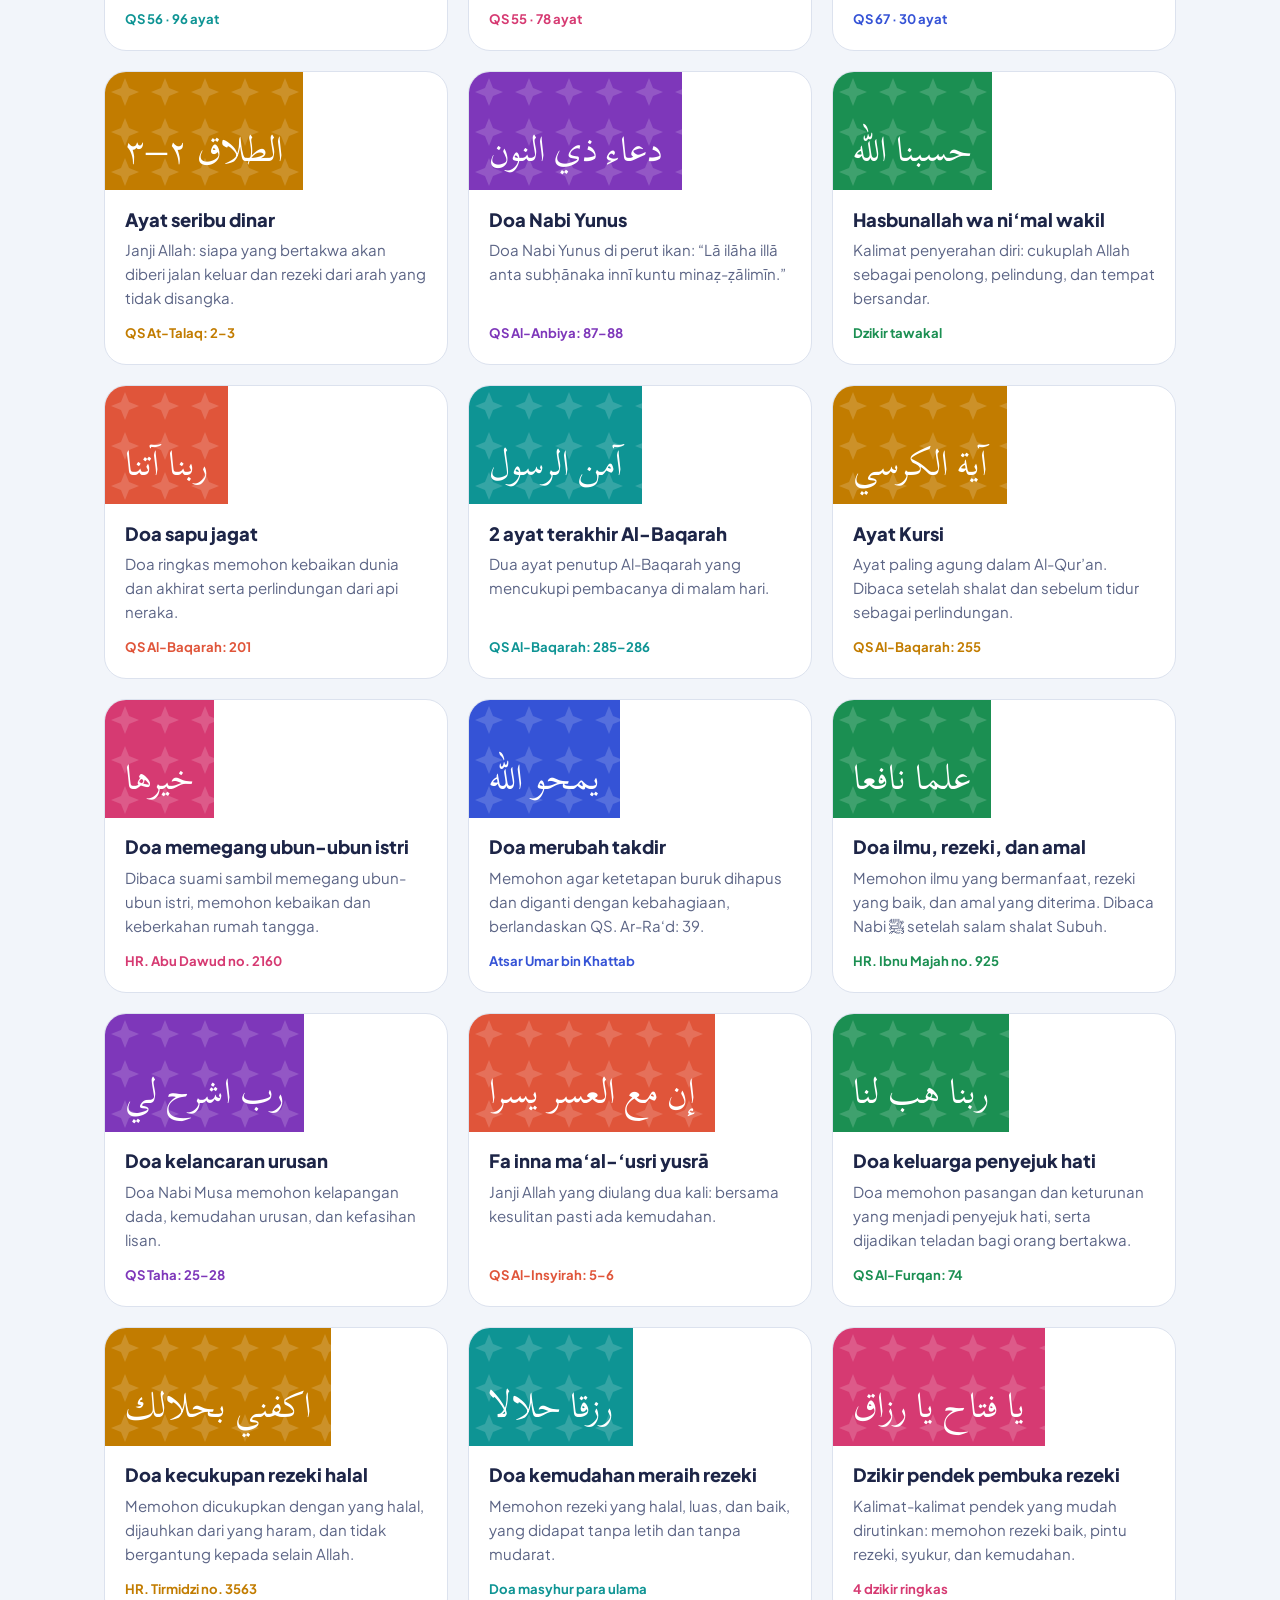
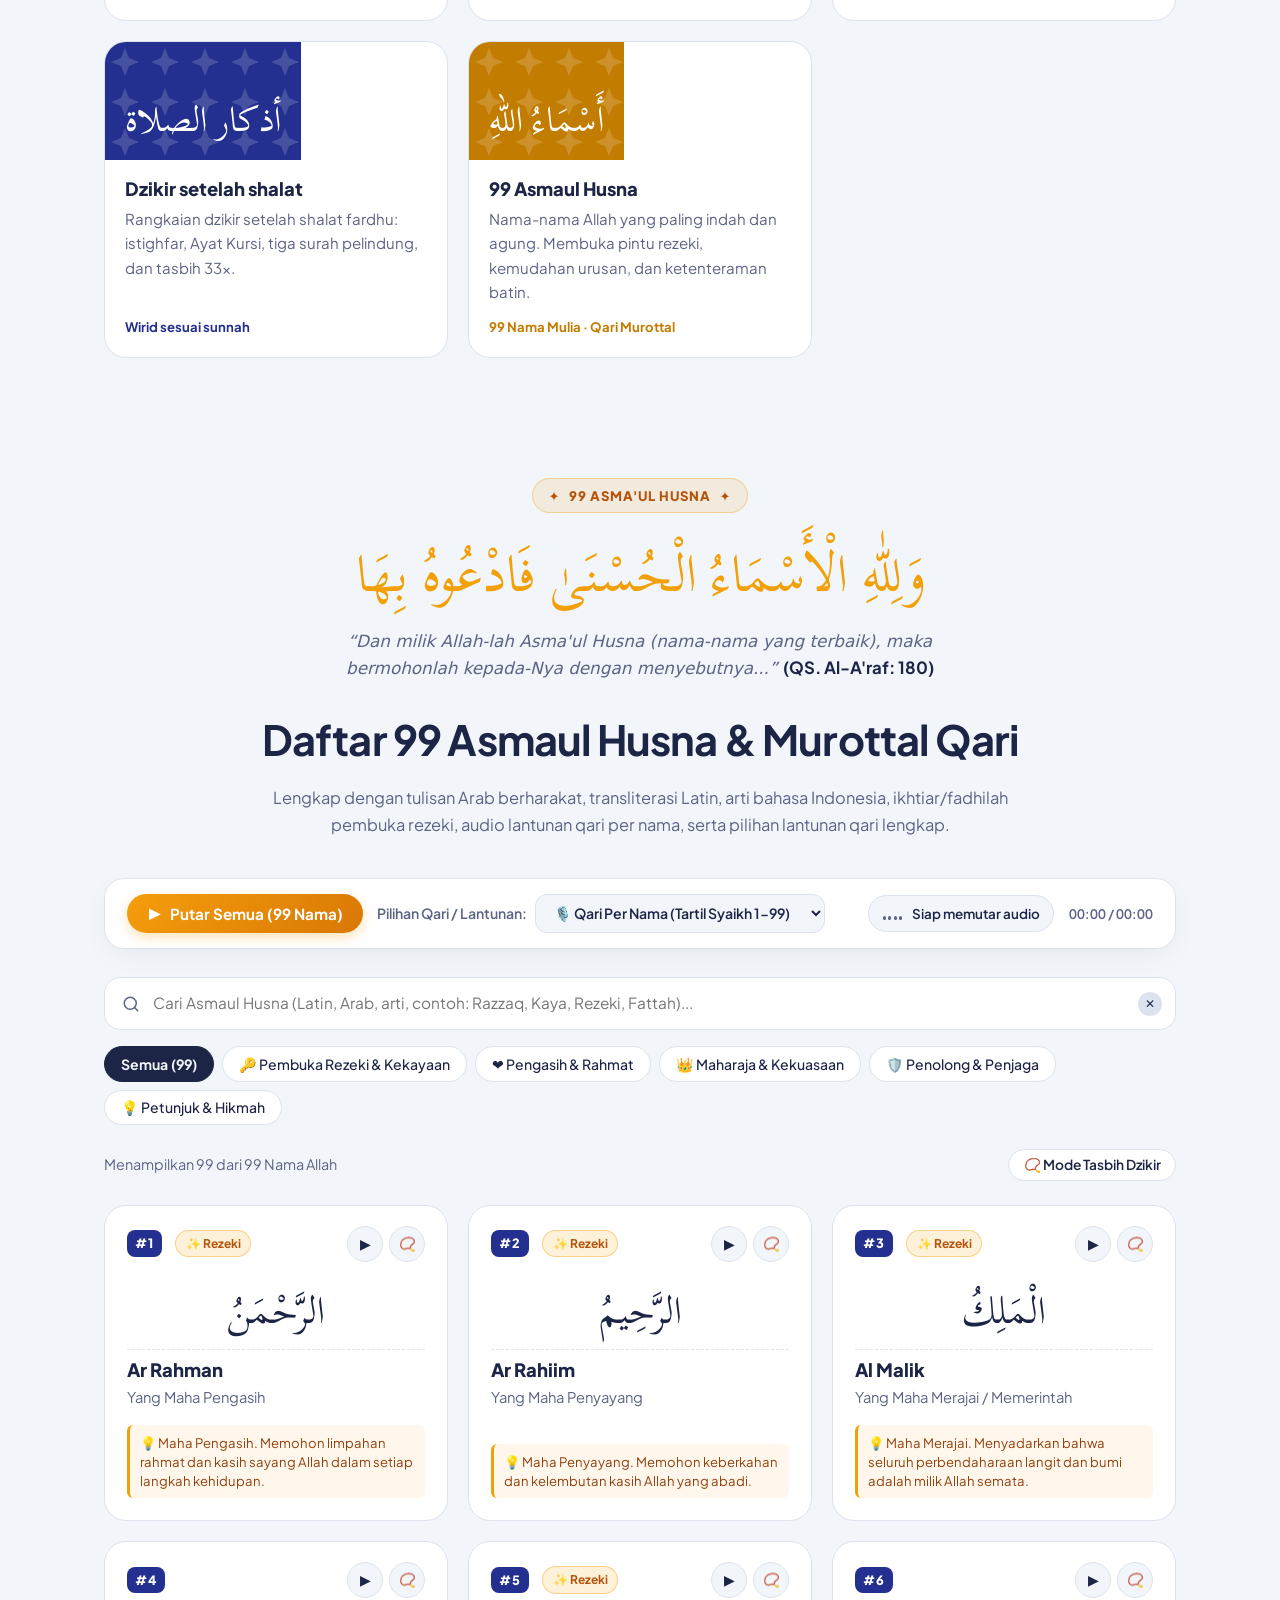
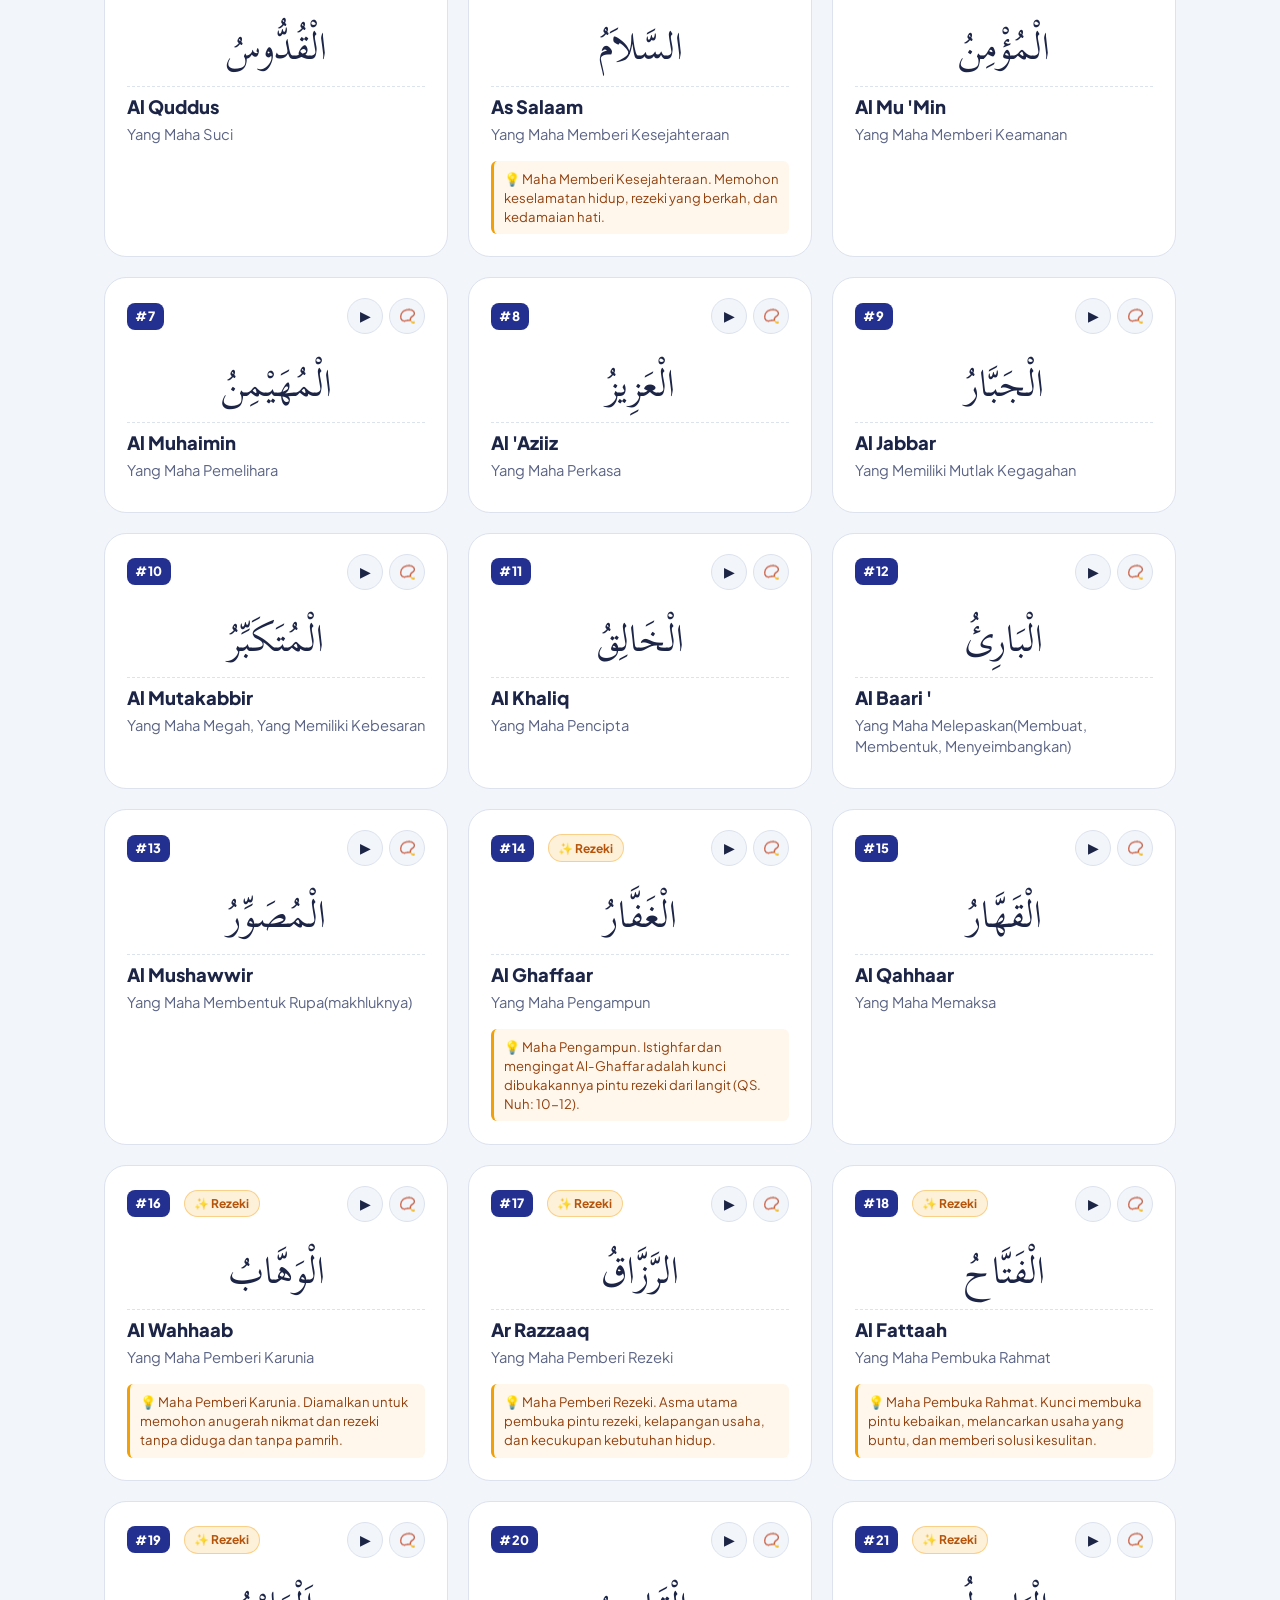
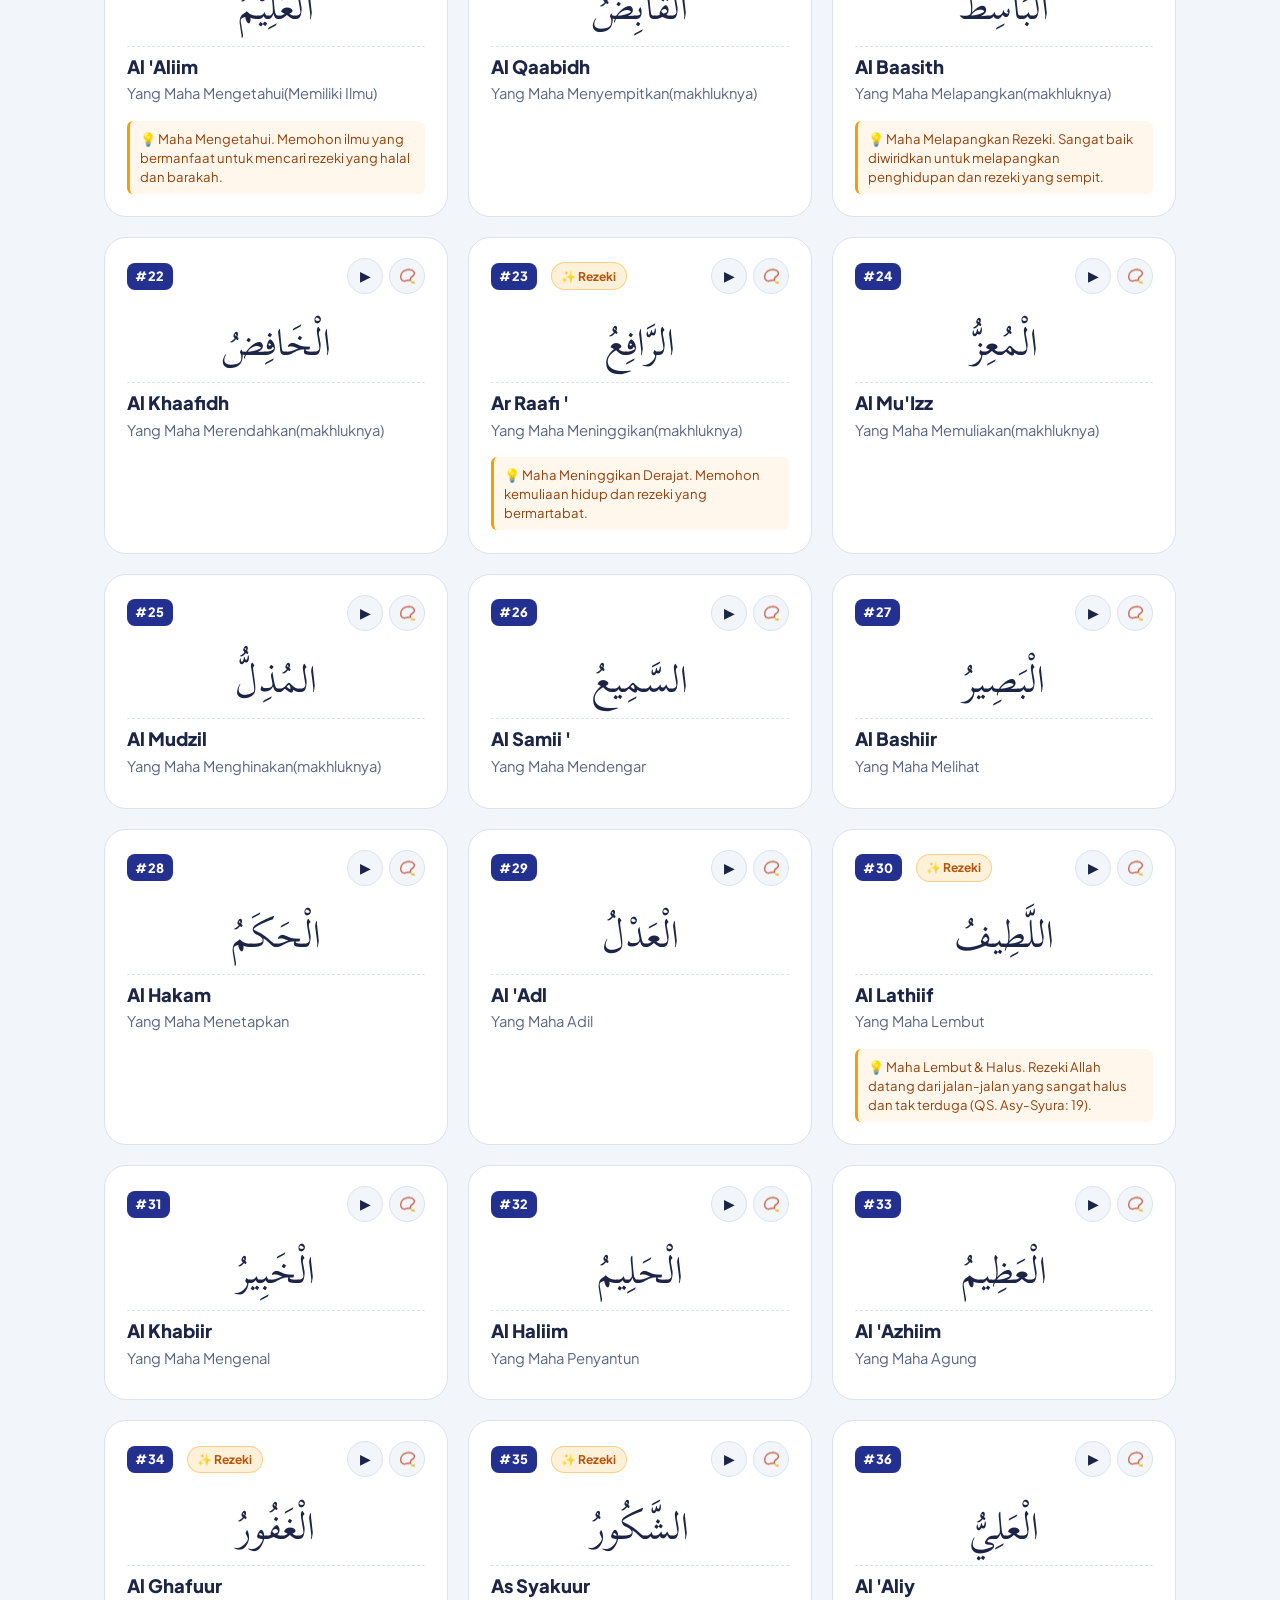
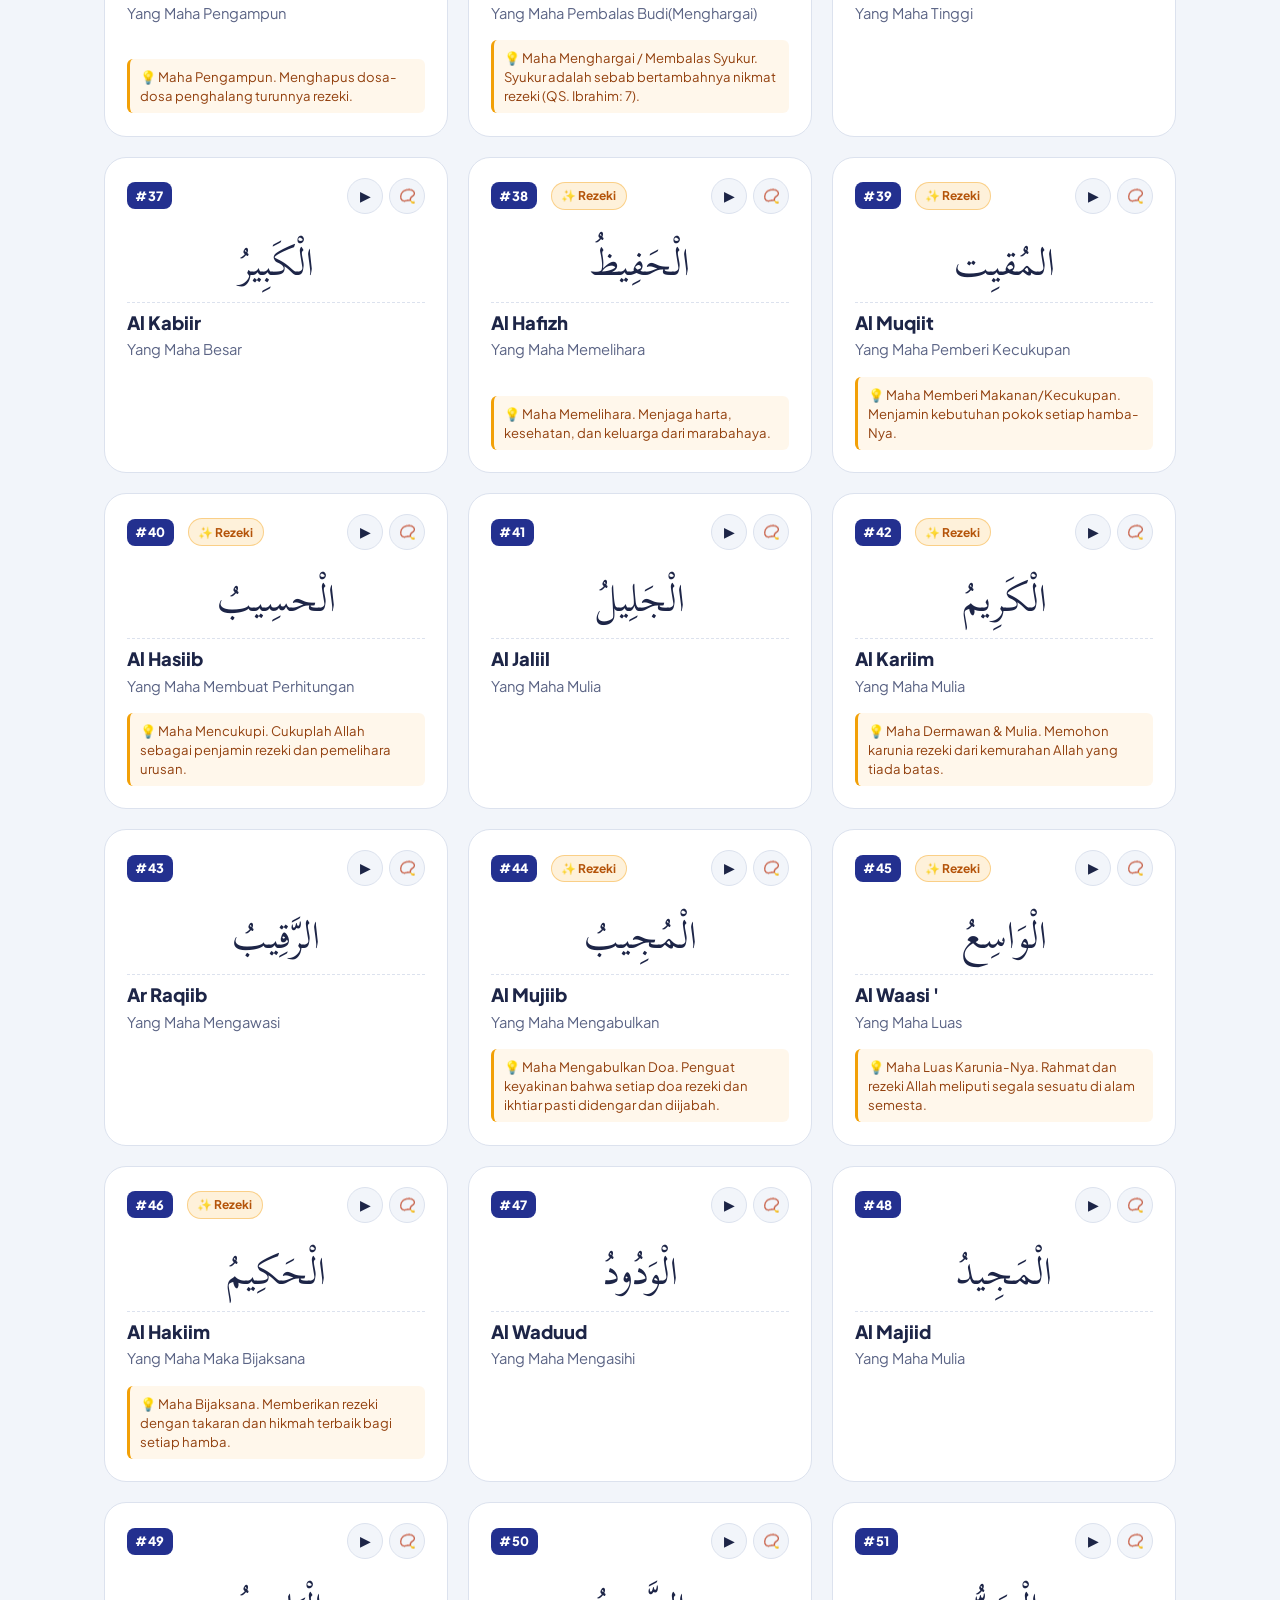
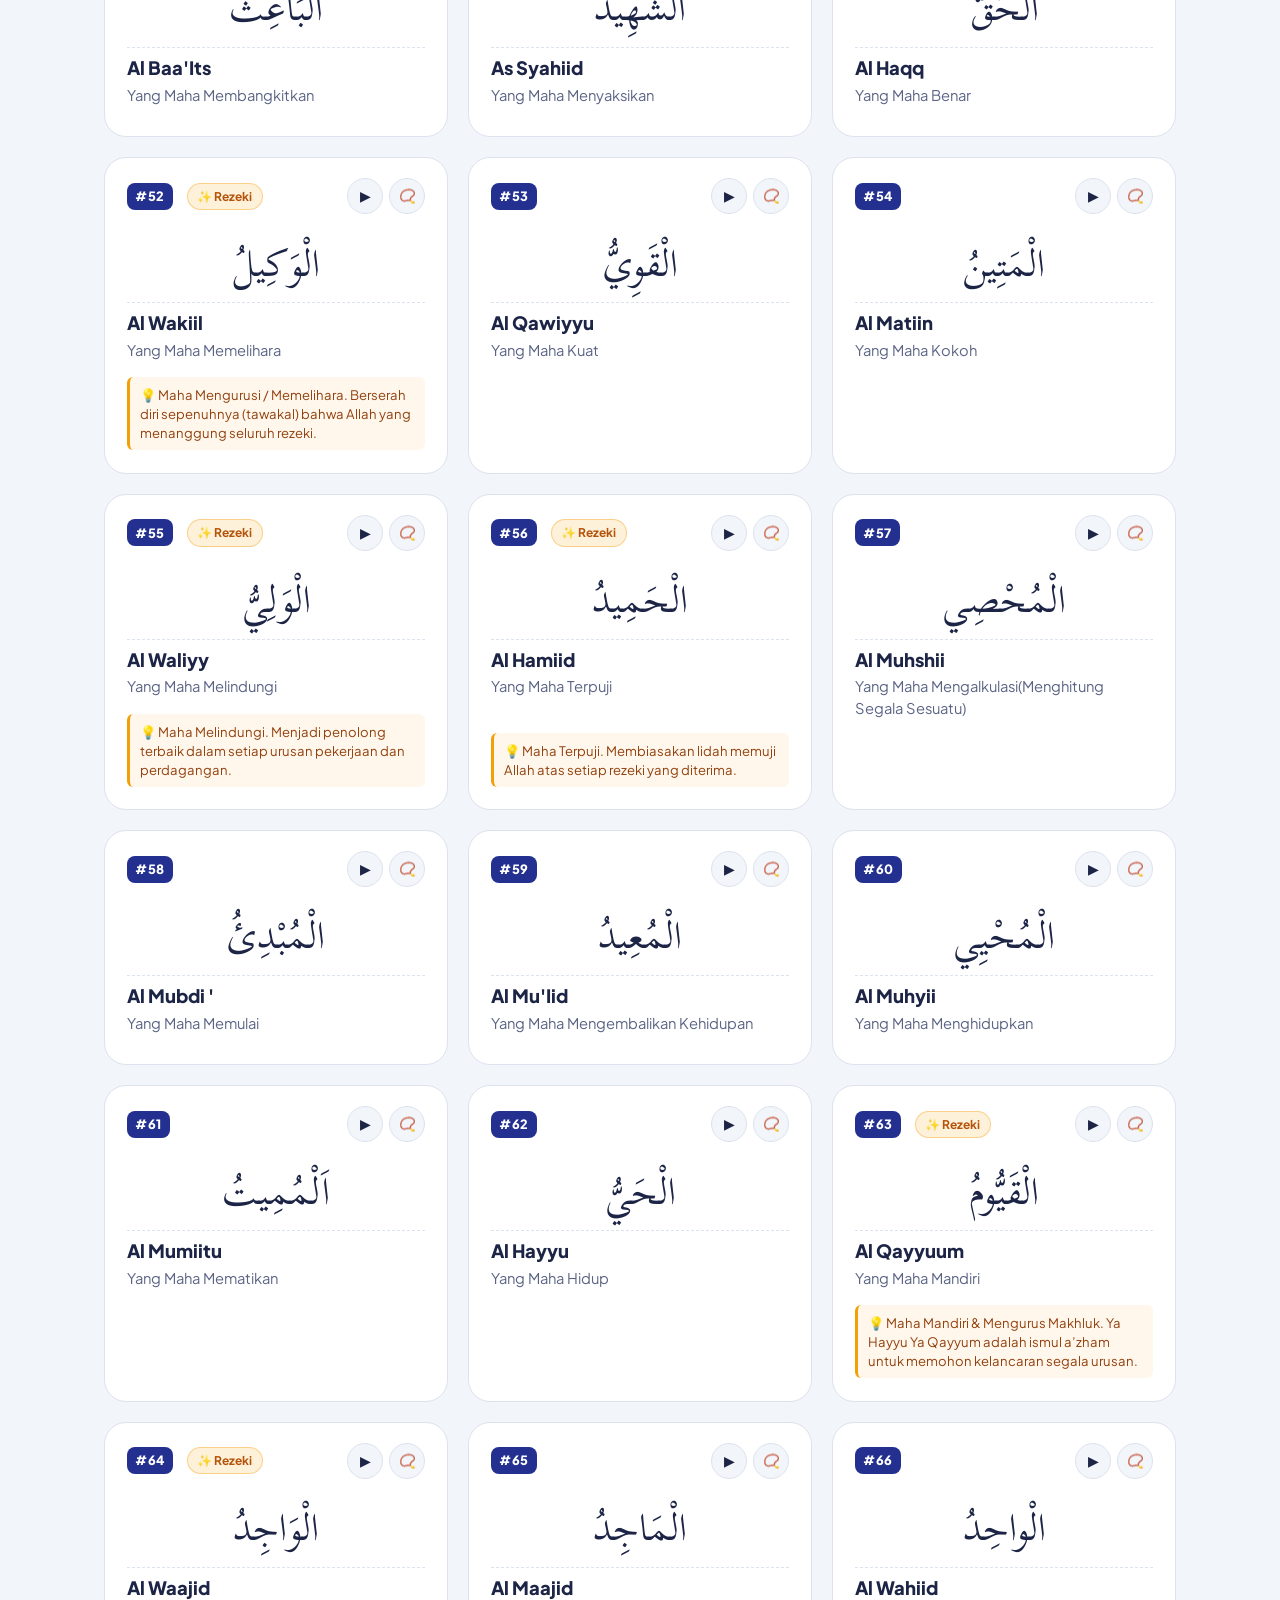
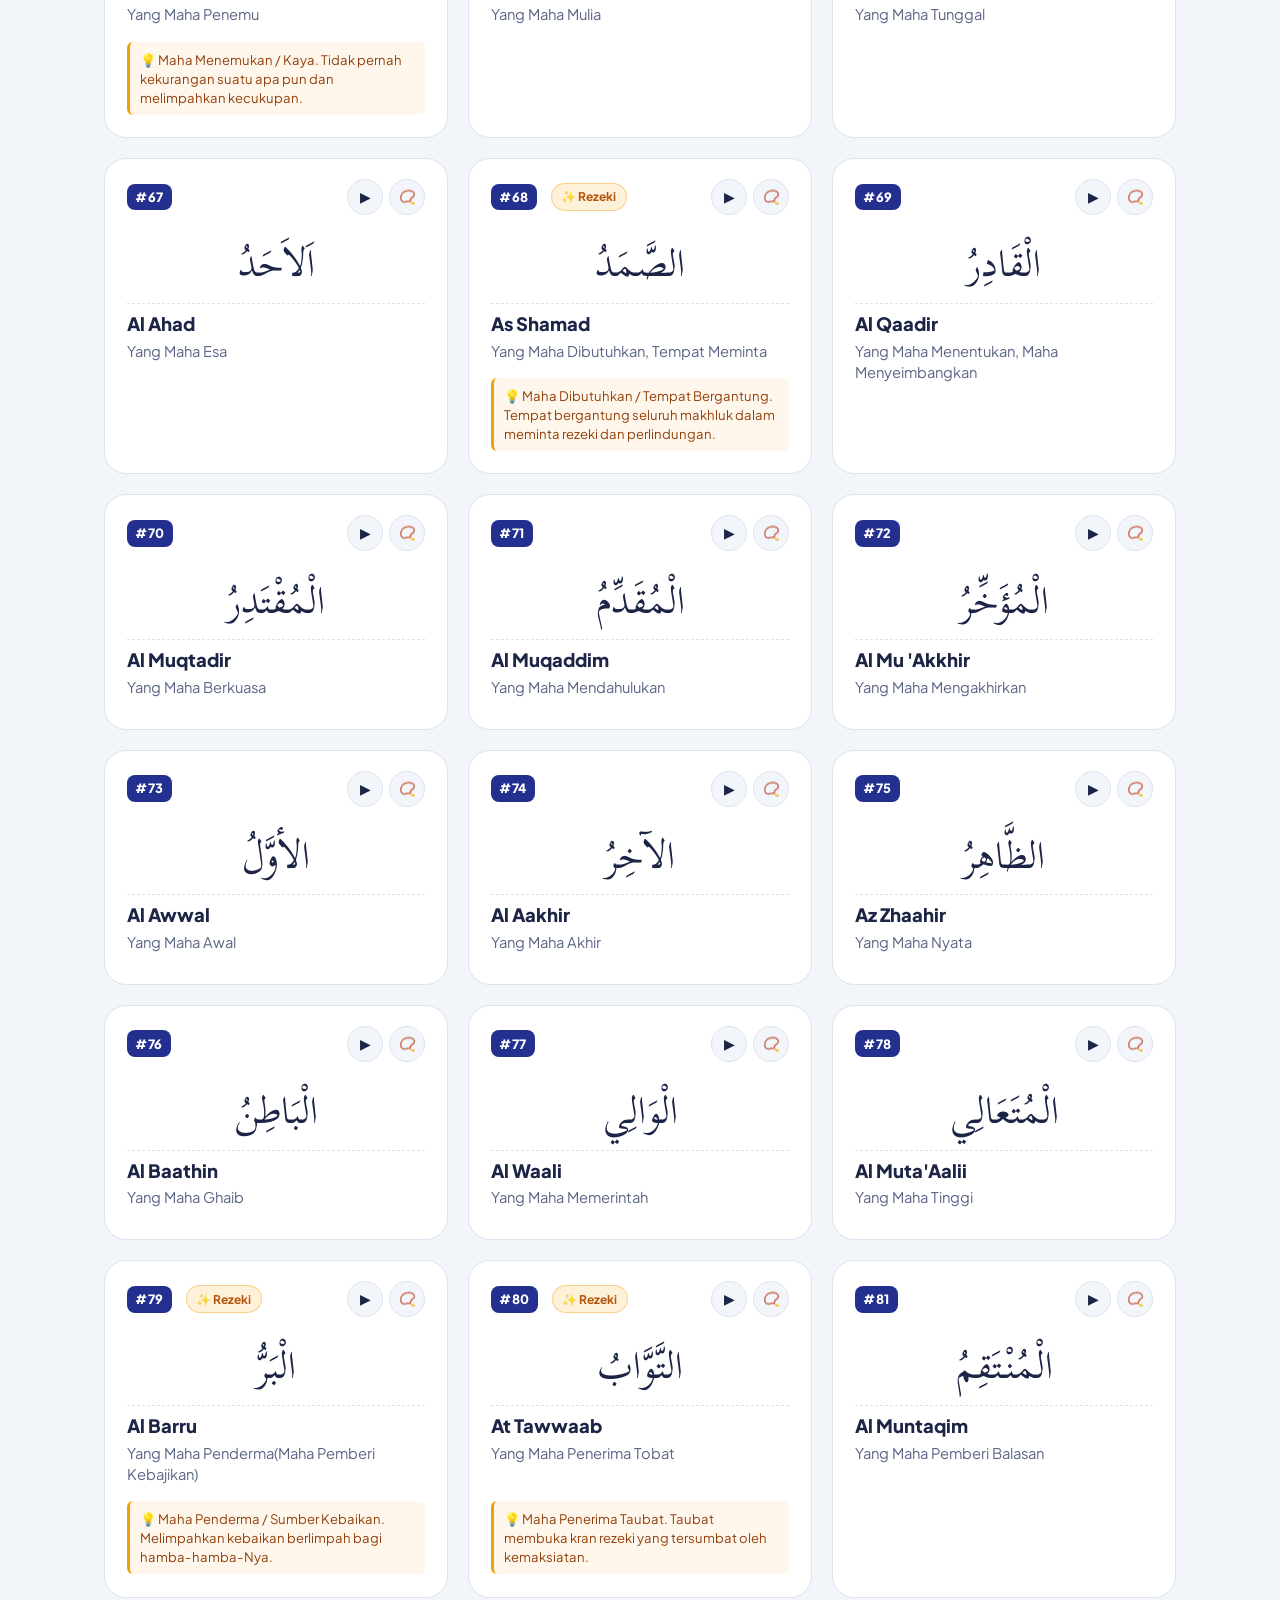
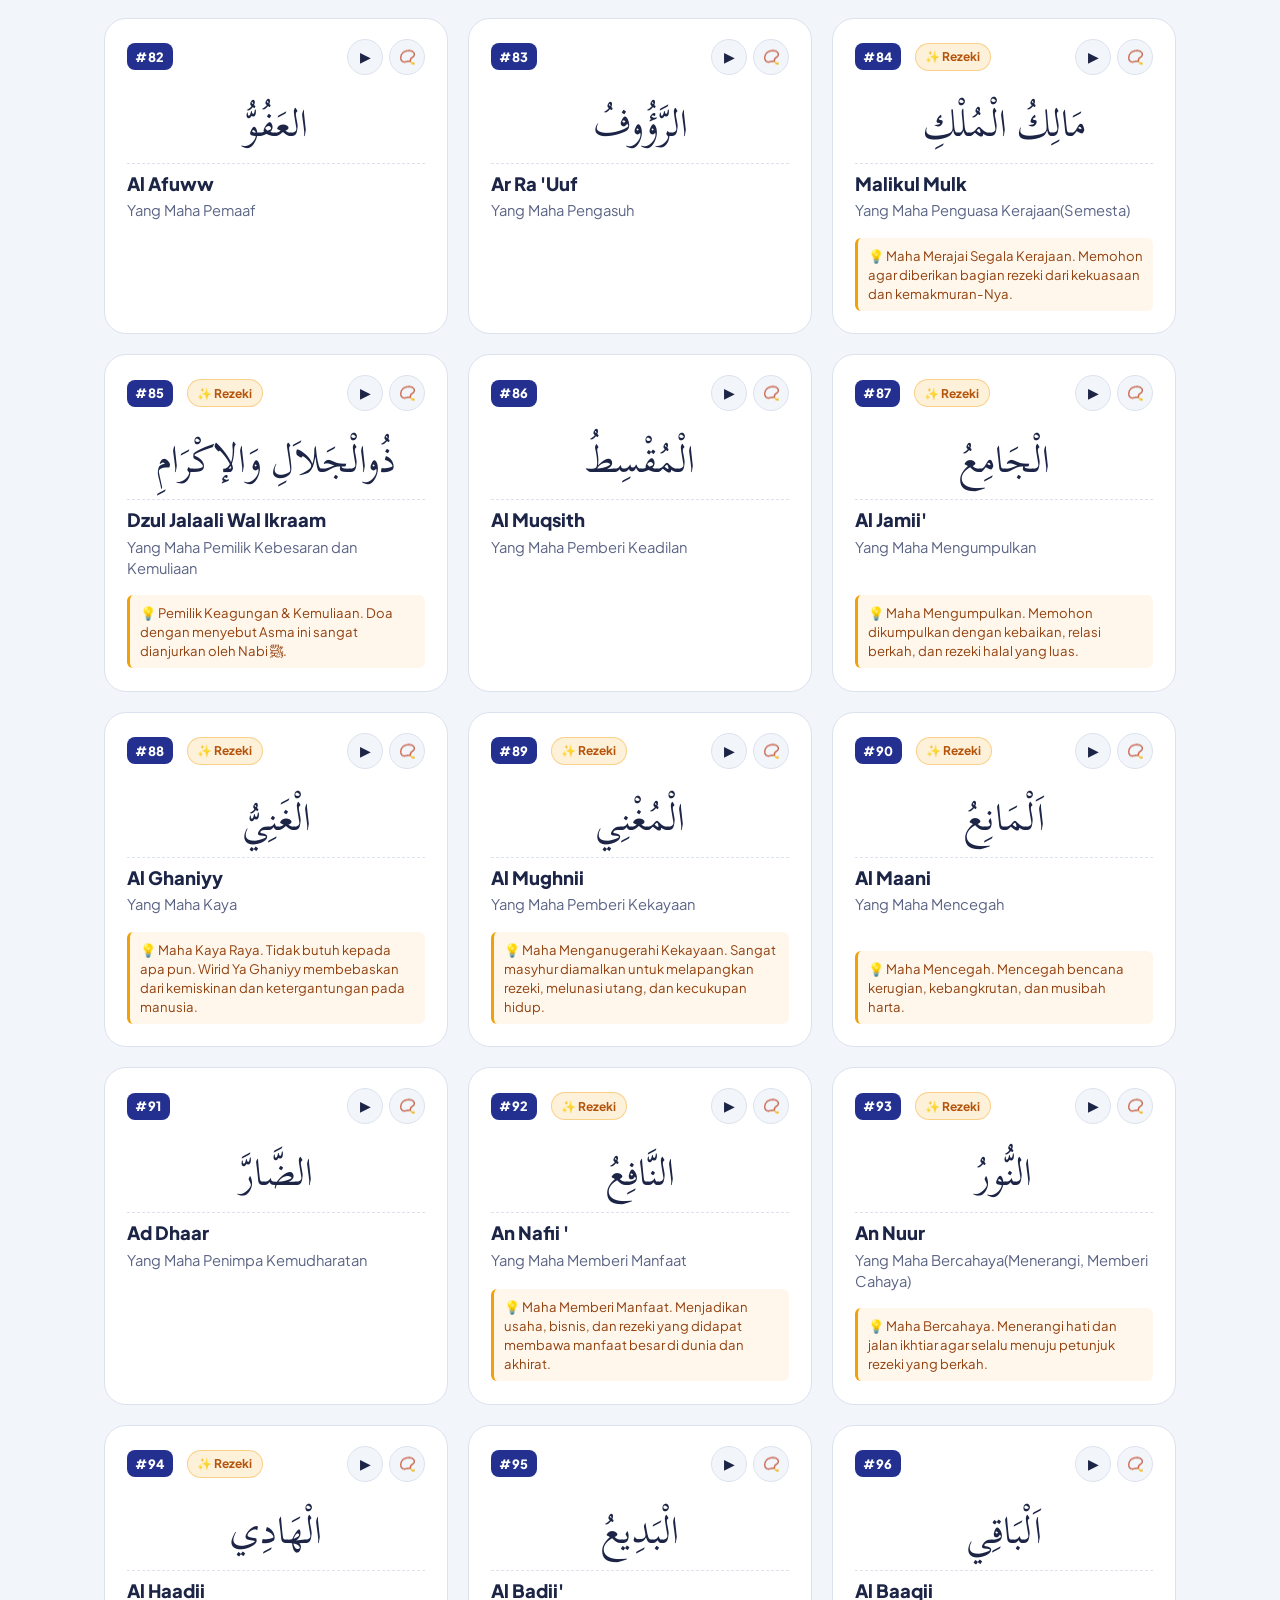
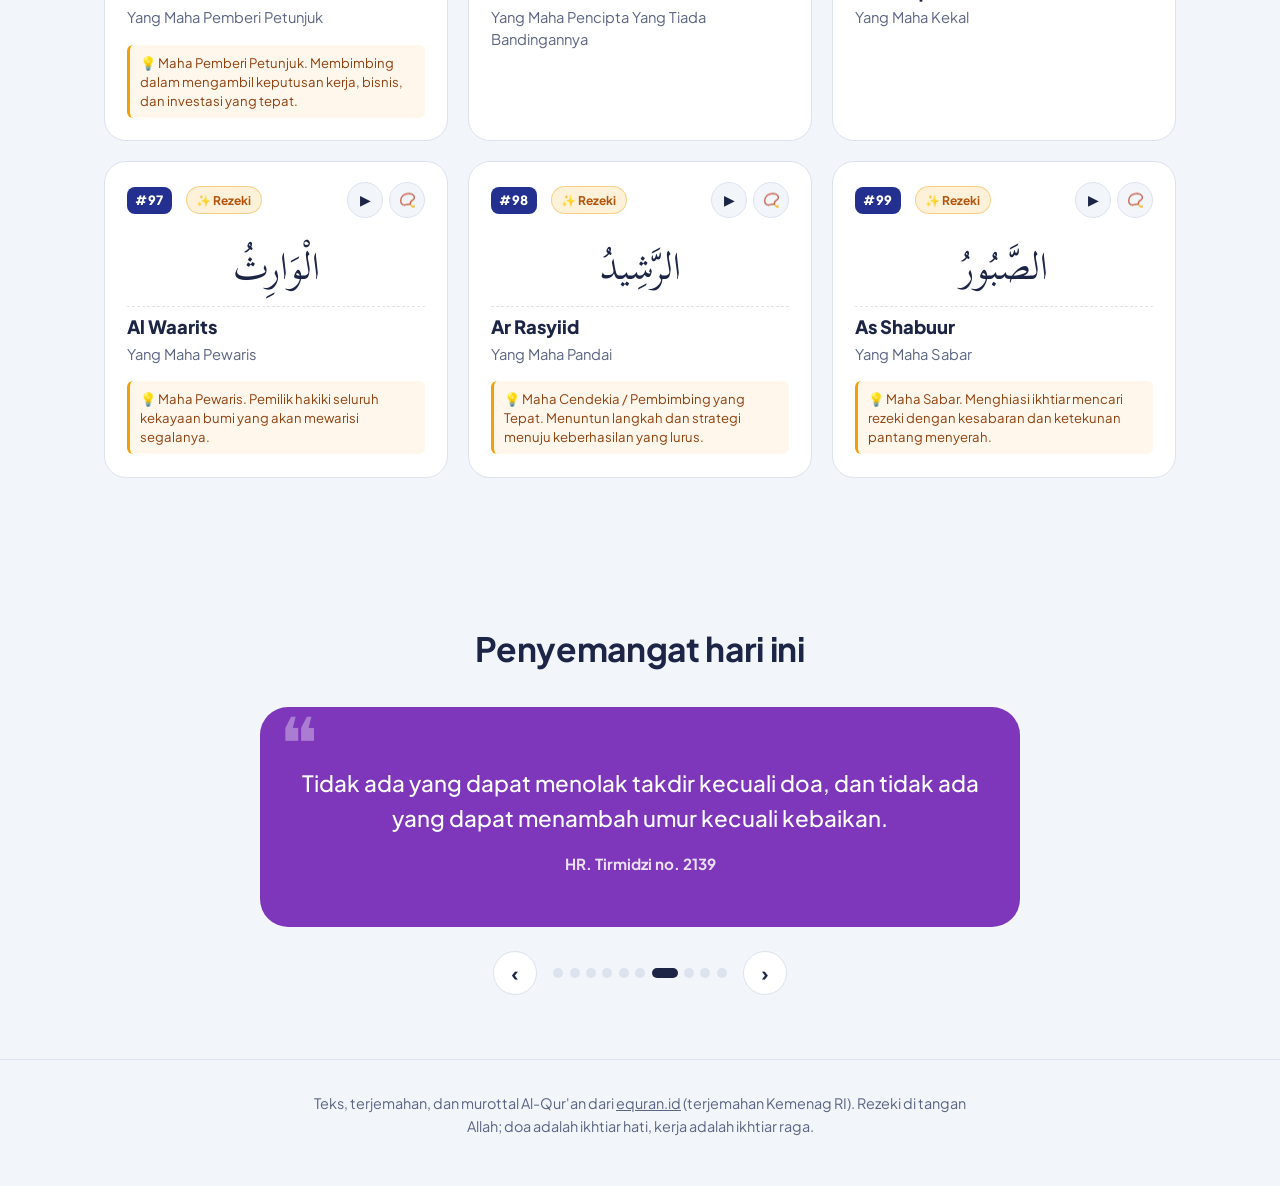
==== commit ab2d5c54: "feat: add 99 Asmaul Husna feature with audio player and top navigation bar" ====
--- a/index.html
+++ b/index.html
@@ -14,6 +14,27 @@
   <link rel="stylesheet" href="style.css">
 </head>
 <body>
+  <nav class="top-nav" aria-label="Navigasi Utama">
+    <div class="nav-inner">
+      <a href="#" class="nav-brand" aria-label="Kembali ke atas">
+        <svg class="nav-logo" viewBox="0 0 40 40" width="28" height="28" aria-hidden="true">
+          <path fill="#F2A007" d="M20 2l5 13 13 5-13 5-5 13-5-13-13-5 13-5z"/>
+        </svg>
+        <span class="nav-brand-title">Doa Rezeki</span>
+      </a>
+      <div class="nav-menu">
+        <a href="#daftar" class="nav-link">Doa &amp; Surah</a>
+        <a href="#asmaul-husna" class="nav-link nav-link-special">
+          <span class="badge-sparkle">✨</span> 99 Asmaul Husna
+        </a>
+        <a href="#penyemangat" class="nav-link">Penyemangat</a>
+      </div>
+      <button class="theme-toggle" type="button" aria-label="Ganti tema terang/gelap">
+        <svg viewBox="0 0 24 24" width="20" height="20" aria-hidden="true"><path fill="currentColor" d="M12 3a9 9 0 1 0 9 9 7 7 0 0 1-9-9z"/></svg>
+      </button>
+    </div>
+  </nav>
+
   <header class="hero">
     <div class="hero-inner">
       <div class="hero-text">
@@ -22,6 +43,7 @@
         <p class="hero-lede">Surah, ayat pilihan, dan doa dari Al-Qur'an dan hadits. Lengkap dengan tulisan Arab, cara baca latin, arti, dan murottal per ayat.</p>
         <div class="hero-actions">
           <a class="btn btn-solid" href="#daftar">Mulai membaca</a>
+          <a class="btn btn-gold" href="#asmaul-husna">✨ 99 Asmaul Husna</a>
           <a class="btn btn-ghost" href="#penyemangat">Baca penyemangat</a>
         </div>
       </div>
@@ -54,9 +76,6 @@
         <path d="M100 88 L103 97 L112 100 L103 103 L100 112 L97 103 L88 100 L97 97 Z" fill="#23308F"/>
       </svg>
     </div>
-    <button class="theme-toggle" type="button" aria-label="Ganti tema terang/gelap">
-      <svg viewBox="0 0 24 24" width="20" height="20" aria-hidden="true"><path fill="currentColor" d="M12 3a9 9 0 1 0 9 9 7 7 0 0 1-9-9z"/></svg>
-    </button>
   </header>
 
   <main>
@@ -81,9 +100,80 @@
           <button type="button" class="chip" data-filter="surah" aria-pressed="false">Surah</button>
           <button type="button" class="chip" data-filter="ayat" aria-pressed="false">Ayat pilihan</button>
           <button type="button" class="chip" data-filter="doa" aria-pressed="false">Doa &amp; dzikir</button>
+          <button type="button" class="chip chip-gold" data-filter="asmaul" aria-pressed="false">✨ Asmaul Husna</button>
         </div>
       </div>
       <ul class="grid" id="grid"></ul>
+    </section>
+
+    <section id="asmaul-husna" class="section asmaul-section" aria-labelledby="asmaul-title">
+      <div class="asmaul-header">
+        <div class="asmaul-badge">
+          <span class="badge-sparkle">✦</span> 99 ASMA'UL HUSNA <span class="badge-sparkle">✦</span>
+        </div>
+        <p class="asmaul-quran-verse" lang="ar" dir="rtl">وَلِلّٰهِ الْأَسْمَاءُ الْحُسْنَىٰ فَادْعُوهُ بِهَا</p>
+        <p class="asmaul-quran-trans">“Dan milik Allah-lah Asma'ul Husna (nama-nama yang terbaik), maka bermohonlah kepada-Nya dengan menyebutnya...” <span class="verse-ref">(QS. Al-A'raf: 180)</span></p>
+        <h2 id="asmaul-title">Daftar 99 Asmaul Husna &amp; Murottal Qari</h2>
+        <p class="asmaul-desc">Lengkap dengan tulisan Arab berharakat, transliterasi Latin, arti bahasa Indonesia, ikhtiar/fadhilah pembuka rezeki, audio lantunan qari per nama, serta pilihan lantunan qari lengkap.</p>
+      </div>
+
+      <!-- Sticky Audio Player Bar -->
+      <div class="asmaul-player-bar" id="asmaul-player-bar">
+        <div class="player-left">
+          <button type="button" class="btn btn-play-all" id="asmaul-playall" aria-label="Putar semua nama atau lantunan">
+            <span class="play-icon" id="asmaul-play-icon">▶</span>
+            <span class="play-label" id="asmaul-play-label">Putar Semua (99 Nama)</span>
+          </button>
+          <label class="qari-select-label" for="asmaul-qari-select">
+            <span class="qari-label-text">Pilihan Qari / Lantunan:</span>
+            <select id="asmaul-qari-select" class="qari-select">
+              <option value="per_nama">🎙️ Qari Per Nama (Tartil Syaikh 1-99)</option>
+              <option value="tvri">📻 Lantunan Merdu Klasik (TVRI Indonesia)</option>
+              <option value="hijjaz">🌿 Grup Nasyid Hijjaz (Syahdu &amp; Harmoni)</option>
+              <option value="sharifah">🌸 Ustazah Sharifah Khasif (Qoriah Internasional)</option>
+              <option value="dzikir99">🌙 Dzikir Merdu 99 (Khusyuk &amp; Menenangkan)</option>
+            </select>
+          </label>
+        </div>
+
+        <div class="player-right" id="asmaul-now-playing-wrap">
+          <div class="now-playing-pill" id="asmaul-now-playing">
+            <span class="now-playing-wave" aria-hidden="true">
+              <span></span><span></span><span></span><span></span>
+            </span>
+            <span class="now-playing-text" id="asmaul-now-text">Siap memutar audio</span>
+          </div>
+          <div class="player-time" id="asmaul-player-time">00:00 / 00:00</div>
+        </div>
+      </div>
+
+      <!-- Filter & Search Toolbar -->
+      <div class="asmaul-toolbar">
+        <div class="search-box">
+          <svg class="search-icon" viewBox="0 0 24 24" width="18" height="18" aria-hidden="true">
+            <circle cx="11" cy="11" r="8" fill="none" stroke="currentColor" stroke-width="2"/>
+            <line x1="21" y1="21" x2="16.65" y2="16.65" stroke="currentColor" stroke-width="2" stroke-linecap="round"/>
+          </svg>
+          <input type="search" id="asmaul-search" placeholder="Cari Asmaul Husna (Latin, Arab, arti, contoh: Razzaq, Kaya, Rezeki, Fattah)..." aria-label="Cari Asmaul Husna">
+          <button type="button" id="asmaul-search-clear" class="search-clear" aria-label="Bersihkan pencarian" hidden>✕</button>
+        </div>
+        <div class="asmaul-cats" role="group" aria-label="Saring kategori Asmaul Husna">
+          <button type="button" class="cat-chip is-active" data-cat="all">Semua (99)</button>
+          <button type="button" class="cat-chip" data-cat="rezeki">🔑 Pembuka Rezeki &amp; Kekayaan</button>
+          <button type="button" class="cat-chip" data-cat="rahmat">❤️ Pengasih &amp; Rahmat</button>
+          <button type="button" class="cat-chip" data-cat="kuasa">👑 Maharaja &amp; Kekuasaan</button>
+          <button type="button" class="cat-chip" data-cat="pelindung">🛡️ Penolong &amp; Penjaga</button>
+          <button type="button" class="cat-chip" data-cat="hikmah">💡 Petunjuk &amp; Hikmah</button>
+        </div>
+      </div>
+
+      <div class="asmaul-count-bar">
+        <span id="asmaul-count-info">Menampilkan 99 Nama Allah</span>
+        <button type="button" class="btn-dzikir-mode" id="btn-toggle-dzikir">📿 Mode Tasbih Dzikir</button>
+      </div>
+
+      <!-- Grid of 99 Cards -->
+      <ul class="asmaul-grid" id="asmaul-grid"></ul>
     </section>
 
     <section id="penyemangat" class="section quotes">
@@ -143,6 +233,7 @@
   </dialog>
 
   <div class="toast" id="toast" role="status" aria-live="polite"></div>
+  <script src="asmaul-husna-data.js"></script>
   <script src="app.js"></script>
 </body>
 </html>
--- a/style.css
+++ b/style.css
@@ -138,16 +138,74 @@
 @keyframes rise { from { opacity: 0; transform: translateY(18px); } }
 @keyframes fade { from { opacity: 0; } }
 
+/* ---------- Top Navigation Bar ---------- */
+.top-nav {
+  position: sticky; top: 0; z-index: 1000;
+  background: rgba(255, 255, 255, 0.88);
+  backdrop-filter: blur(14px);
+  -webkit-backdrop-filter: blur(14px);
+  border-bottom: 1px solid var(--line);
+  transition: background-color .3s, border-color .3s;
+}
+:root[data-theme="dark"] .top-nav { background: rgba(18, 23, 53, 0.88); }
+@media (prefers-color-scheme: dark) { :root:not([data-theme="light"]) .top-nav { background: rgba(18, 23, 53, 0.88); } }
+
+.nav-inner {
+  max-width: 1120px; margin: 0 auto;
+  padding: .65rem 1.5rem;
+  display: flex; align-items: center; justify-content: space-between; gap: 1rem;
+}
+.nav-brand {
+  display: inline-flex; align-items: center; gap: .6rem;
+  text-decoration: none; font-weight: 800; font-size: 1.15rem; color: var(--ink);
+  letter-spacing: -.01em;
+}
+.nav-brand-title {
+  background: linear-gradient(135deg, var(--lapis), var(--blue));
+  -webkit-background-clip: text; -webkit-text-fill-color: transparent;
+}
+:root[data-theme="dark"] .nav-brand-title {
+  background: linear-gradient(135deg, #FFD166, #F2A007);
+  -webkit-background-clip: text; -webkit-text-fill-color: transparent;
+}
+@media (prefers-color-scheme: dark) {
+  :root:not([data-theme="light"]) .nav-brand-title {
+    background: linear-gradient(135deg, #FFD166, #F2A007);
+    -webkit-background-clip: text; -webkit-text-fill-color: transparent;
+  }
+}
+.nav-menu { display: flex; align-items: center; gap: .5rem; }
+.nav-link {
+  text-decoration: none; font-size: .92rem; font-weight: 600;
+  color: var(--muted); padding: .5rem .85rem; border-radius: 999px;
+  transition: color .15s, background-color .15s;
+}
+.nav-link:hover { color: var(--ink); background: var(--line); }
+.nav-link-special {
+  color: #B45309; background: rgba(242, 160, 7, 0.12);
+  border: 1px solid rgba(242, 160, 7, 0.35); font-weight: 700;
+}
+.nav-link-special:hover { color: #92400E; background: rgba(242, 160, 7, 0.22); }
+:root[data-theme="dark"] .nav-link-special {
+  color: #FBBF24; background: rgba(245, 158, 11, 0.15); border-color: rgba(245, 158, 11, 0.4);
+}
+@media (prefers-color-scheme: dark) {
+  :root:not([data-theme="light"]) .nav-link-special {
+    color: #FBBF24; background: rgba(245, 158, 11, 0.15); border-color: rgba(245, 158, 11, 0.4);
+  }
+}
+
 .theme-toggle {
-  position: absolute; top: 1rem; right: 1rem;
-  width: 44px; height: 44px;
+  width: 40px; height: 40px; flex: none;
   border-radius: 50%;
-  border: 1px solid rgba(255,255,255,.3);
-  background: rgba(255,255,255,.1);
-  color: #fff;
+  border: 1px solid var(--line);
+  background: var(--surface);
+  color: var(--ink);
   cursor: pointer;
   display: grid; place-items: center;
-}
+  transition: transform .15s, border-color .15s, background-color .15s;
+}
+.theme-toggle:hover { border-color: var(--hue); transform: rotate(15deg); }
 
 /* ---------- Buttons ---------- */
 .btn {
@@ -158,11 +216,22 @@
   text-decoration: none;
   border: 2px solid transparent;
   cursor: pointer;
-  transition: transform .15s;
+  transition: transform .15s, box-shadow .15s;
 }
 .btn:active { transform: scale(.97); }
 .btn-solid { background: var(--saffron); color: #231800; }
 .btn-ghost { border-color: rgba(255,255,255,.5); color: #fff; }
+.btn-gold {
+  background: linear-gradient(135deg, #F59E0B, #D97706);
+  color: #FFFFFF;
+  box-shadow: 0 4px 14px rgba(245, 158, 11, 0.35);
+}
+.btn-gold:hover { transform: translateY(-1px); box-shadow: 0 6px 18px rgba(245, 158, 11, 0.45); }
+.badge-sparkle { display: inline-block; animation: pulseSparkle 2s infinite ease-in-out; }
+@keyframes pulseSparkle {
+  0%, 100% { transform: scale(1); filter: brightness(1); }
+  50% { transform: scale(1.2); filter: brightness(1.3); }
+}
 .round {
   width: 44px; height: 44px; flex: none;
   border-radius: 50%;
@@ -190,6 +259,29 @@
   cursor: pointer;
 }
 .chip[aria-pressed="true"] { background: var(--ink); color: var(--bg); border-color: var(--ink); }
+.chip-gold {
+  border-color: rgba(245, 158, 11, 0.6);
+  color: #B45309;
+  background: rgba(245, 158, 11, 0.08);
+  font-weight: 700;
+}
+.chip-gold[aria-pressed="true"] {
+  background: linear-gradient(135deg, #F59E0B, #D97706);
+  color: #FFFFFF;
+  border-color: #D97706;
+}
+:root[data-theme="dark"] .chip-gold {
+  color: #FBBF24;
+  background: rgba(245, 158, 11, 0.16);
+  border-color: rgba(245, 158, 11, 0.4);
+}
+@media (prefers-color-scheme: dark) {
+  :root:not([data-theme="light"]) .chip-gold {
+    color: #FBBF24;
+    background: rgba(245, 158, 11, 0.16);
+    border-color: rgba(245, 158, 11, 0.4);
+  }
+}
 
 /* ---------- Bacaan waktu ini ---------- */
 .section.today { padding-bottom: 0; }
@@ -542,8 +634,253 @@
 }
 .toast.show { transform: translate(-50%, 0); visibility: visible; }
 
+/* ---------- 99 Asmaul Husna Section ---------- */
+.asmaul-section { padding-top: 3.5rem; padding-bottom: 5rem; }
+.asmaul-header { text-align: center; max-width: 820px; margin: 0 auto 2.5rem; }
+.asmaul-badge {
+  display: inline-flex; align-items: center; gap: .5rem;
+  padding: .35rem 1rem; border-radius: 999px;
+  background: rgba(245, 158, 11, 0.12); border: 1px solid rgba(245, 158, 11, 0.35);
+  color: #B45309; font-size: .82rem; font-weight: 800; letter-spacing: .08em;
+  text-transform: uppercase; margin-bottom: 1.25rem;
+}
+:root[data-theme="dark"] .asmaul-badge { color: #FBBF24; background: rgba(245, 158, 11, 0.18); border-color: rgba(245, 158, 11, 0.45); }
+@media (prefers-color-scheme: dark) { :root:not([data-theme="light"]) .asmaul-badge { color: #FBBF24; background: rgba(245, 158, 11, 0.18); border-color: rgba(245, 158, 11, 0.45); } }
+
+.asmaul-quran-verse { font-size: clamp(2rem, 5.5vw, 3.25rem); line-height: 1.6; margin: 0 0 .75rem; color: var(--saffron); }
+.asmaul-quran-trans { font-size: 1.05rem; color: var(--muted); font-style: italic; max-width: 60ch; margin: 0 auto 1.5rem; }
+.asmaul-quran-trans .verse-ref { font-weight: 700; font-style: normal; color: var(--ink); }
+.asmaul-header h2 { font-size: clamp(1.8rem, 4vw, 2.6rem); letter-spacing: -.02em; margin: 0 0 .75rem; }
+.asmaul-desc { color: var(--muted); font-size: 1.025rem; line-height: 1.65; margin: 0 auto; max-width: 64ch; }
+
+/* Sticky Player Bar */
+.asmaul-player-bar {
+  position: sticky; top: 56px; z-index: 100;
+  display: flex; flex-wrap: wrap; align-items: center; justify-content: space-between; gap: 1rem;
+  padding: .9rem 1.4rem; border-radius: 20px;
+  background: var(--surface); border: 1px solid var(--line);
+  box-shadow: 0 8px 30px -8px rgba(0, 0, 0, 0.08);
+  backdrop-filter: blur(12px); -webkit-backdrop-filter: blur(12px);
+  margin-bottom: 1.75rem;
+  transition: border-color .2s, box-shadow .2s;
+}
+:root[data-theme="dark"] .asmaul-player-bar { box-shadow: 0 8px 30px -8px rgba(0, 0, 0, 0.35); }
+@media (prefers-color-scheme: dark) { :root:not([data-theme="light"]) .asmaul-player-bar { box-shadow: 0 8px 30px -8px rgba(0, 0, 0, 0.35); } }
+.asmaul-player-bar.is-playing {
+  border-color: rgba(245, 158, 11, 0.6);
+  box-shadow: 0 10px 35px -6px rgba(245, 158, 11, 0.25);
+}
+
+.player-left { display: flex; flex-wrap: wrap; align-items: center; gap: .85rem; }
+.btn-play-all {
+  background: linear-gradient(135deg, #F59E0B, #D97706);
+  color: #fff; font-size: .95rem; padding: .75rem 1.25rem;
+  border-radius: 999px; font-weight: 700;
+  display: inline-flex; align-items: center; gap: .5rem;
+  cursor: pointer; border: 0;
+  box-shadow: 0 4px 12px rgba(245, 158, 11, 0.3);
+  transition: transform .15s, box-shadow .15s, background-color .2s;
+}
+.btn-play-all:hover { transform: translateY(-1px); box-shadow: 0 6px 16px rgba(245, 158, 11, 0.4); }
+.btn-play-all.playing { background: #DC2626; box-shadow: 0 4px 12px rgba(220, 38, 38, 0.35); }
+
+.qari-select-label {
+  display: inline-flex; align-items: center; gap: .5rem;
+  font-size: .88rem; font-weight: 600; color: var(--muted);
+}
+.qari-select {
+  font: inherit; color: var(--ink); background: var(--bg);
+  border: 1px solid var(--line); border-radius: 12px;
+  padding: .55rem .9rem; cursor: pointer; max-width: 290px;
+  transition: border-color .2s;
+}
+.qari-select:hover, .qari-select:focus { border-color: var(--saffron); }
+
+.player-right { display: flex; align-items: center; gap: .9rem; }
+.now-playing-pill {
+  display: inline-flex; align-items: center; gap: .6rem;
+  padding: .45rem .85rem; border-radius: 999px;
+  background: var(--bg); border: 1px solid var(--line);
+  font-size: .84rem; font-weight: 600; color: var(--ink);
+  max-width: 320px;
+}
+.now-playing-text { white-space: nowrap; overflow: hidden; text-overflow: ellipsis; }
+.now-playing-wave {
+  display: inline-flex; align-items: flex-end; gap: 2.5px; height: 14px; flex: none;
+}
+.now-playing-wave span {
+  width: 3px; height: 4px; background: var(--muted); border-radius: 2px;
+  transition: height .2s, background-color .2s;
+}
+.asmaul-player-bar.is-playing .now-playing-wave span {
+  background: var(--saffron);
+  animation: soundWave .8s ease-in-out infinite alternate;
+}
+.asmaul-player-bar.is-playing .now-playing-wave span:nth-child(1) { animation-delay: 0s; height: 10px; }
+.asmaul-player-bar.is-playing .now-playing-wave span:nth-child(2) { animation-delay: .2s; height: 14px; }
+.asmaul-player-bar.is-playing .now-playing-wave span:nth-child(3) { animation-delay: .4s; height: 8px; }
+.asmaul-player-bar.is-playing .now-playing-wave span:nth-child(4) { animation-delay: .1s; height: 12px; }
+
+@keyframes soundWave {
+  0% { height: 4px; }
+  100% { height: 14px; }
+}
+.player-time {
+  font-size: .82rem; font-variant-numeric: tabular-nums;
+  color: var(--muted); font-weight: 600; min-width: 80px; text-align: right;
+}
+
+/* Toolbar: Search & Categories */
+.asmaul-toolbar { margin-bottom: 1.5rem; display: grid; gap: 1rem; }
+.search-box { position: relative; width: 100%; }
+.search-icon {
+  position: absolute; left: 1.1rem; top: 50%;
+  transform: translateY(-50%); color: var(--muted); pointer-events: none;
+}
+.search-box input {
+  width: 100%; padding: .85rem 2.8rem .85rem 3rem;
+  font: inherit; font-size: .96rem; color: var(--ink);
+  background: var(--surface); border: 1px solid var(--line);
+  border-radius: 16px; outline: none;
+  transition: border-color .2s, box-shadow .2s;
+}
+.search-box input:focus {
+  border-color: var(--saffron);
+  box-shadow: 0 0 0 3px rgba(242, 160, 7, 0.2);
+}
+.search-clear {
+  position: absolute; right: .9rem; top: 50%;
+  transform: translateY(-50%); border: 0;
+  background: var(--line); color: var(--ink);
+  width: 24px; height: 24px; border-radius: 50%;
+  font-size: .75rem; cursor: pointer; display: grid; place-items: center;
+}
+.asmaul-cats { display: flex; flex-wrap: wrap; gap: .5rem; }
+.cat-chip {
+  font: 500 .88rem/1 var(--sans); padding: .6rem 1rem;
+  border-radius: 999px; border: 1px solid var(--line);
+  background: var(--surface); color: var(--ink); cursor: pointer;
+  transition: background-color .15s, border-color .15s, color .15s;
+}
+.cat-chip:hover { border-color: var(--muted); }
+.cat-chip.is-active {
+  background: var(--ink); color: var(--bg); border-color: var(--ink); font-weight: 700;
+}
+
+.asmaul-count-bar {
+  display: flex; justify-content: space-between; align-items: center;
+  margin-bottom: 1.5rem; font-size: .9rem; color: var(--muted);
+}
+.btn-dzikir-mode {
+  background: var(--surface); border: 1px solid var(--line);
+  color: var(--ink); font: 600 .86rem/1 var(--sans);
+  padding: .5rem .9rem; border-radius: 999px; cursor: pointer;
+  transition: border-color .15s, background-color .15s;
+}
+.btn-dzikir-mode:hover, .btn-dzikir-mode.is-active {
+  border-color: var(--saffron); background: rgba(242, 160, 7, 0.12); color: #B45309;
+}
+:root[data-theme="dark"] .btn-dzikir-mode:hover, :root[data-theme="dark"] .btn-dzikir-mode.is-active {
+  color: #FBBF24;
+}
+
+/* 99 Grid Cards */
+.asmaul-grid {
+  list-style: none; margin: 0; padding: 0;
+  display: grid; grid-template-columns: repeat(auto-fill, minmax(290px, 1fr));
+  gap: 1.25rem;
+}
+.asmaul-card {
+  background: var(--surface); border: 1px solid var(--line);
+  border-radius: 22px; padding: 1.25rem 1.35rem 1.4rem;
+  display: flex; flex-direction: column; position: relative;
+  transition: transform .2s, border-color .2s, box-shadow .2s;
+}
+.asmaul-card:hover {
+  transform: translateY(-3px); border-color: rgba(242, 160, 7, 0.5);
+  box-shadow: 0 8px 24px -6px rgba(0, 0, 0, 0.07);
+}
+.asmaul-card.is-playing {
+  border-color: var(--saffron);
+  box-shadow: 0 0 0 2px var(--saffron), 0 10px 28px -6px rgba(242, 160, 7, 0.3);
+  background: color-mix(in srgb, var(--surface) 92%, var(--saffron));
+}
+
+.card-head {
+  display: flex; align-items: center; justify-content: space-between;
+  gap: .5rem; margin-bottom: .85rem;
+}
+.card-num {
+  font-size: .8rem; font-weight: 800; color: #fff;
+  background: var(--lapis); padding: .2rem .55rem;
+  border-radius: 8px; letter-spacing: .02em;
+}
+:root[data-theme="dark"] .card-num { background: var(--line); color: var(--ink); }
+.badge-rezeki {
+  font-size: .75rem; font-weight: 700; color: #B45309;
+  background: rgba(245, 158, 11, 0.15); border: 1px solid rgba(245, 158, 11, 0.4);
+  padding: .2rem .6rem; border-radius: 999px; margin-right: auto; margin-left: .35rem;
+}
+:root[data-theme="dark"] .badge-rezeki { color: #FBBF24; background: rgba(245, 158, 11, 0.2); }
+.card-actions { display: flex; align-items: center; gap: .4rem; }
+.asmaul-btn-play, .asmaul-btn-count {
+  width: 36px; height: 36px; border-radius: 50%;
+  border: 1px solid var(--line); background: var(--bg);
+  color: var(--ink); cursor: pointer; display: grid; place-items: center;
+  font-size: .85rem; transition: transform .1s, background-color .15s, border-color .15s;
+}
+.asmaul-btn-play:hover, .asmaul-btn-count:hover {
+  border-color: var(--saffron); background: var(--surface);
+}
+.asmaul-card.is-playing .asmaul-btn-play {
+  background: var(--saffron); color: #fff; border-color: var(--saffron);
+}
+
+.card-arab-wrap {
+  text-align: center; padding: .6rem 0 .75rem; margin-bottom: .5rem;
+  border-bottom: 1px dashed var(--line);
+}
+.card-arab {
+  font-family: "Scheherazade New", serif; font-size: 2.35rem;
+  line-height: 1.4; color: var(--ink); margin: 0; letter-spacing: 0;
+}
+.asmaul-card.is-playing .card-arab { color: #D97706; }
+:root[data-theme="dark"] .asmaul-card.is-playing .card-arab { color: #FBBF24; }
+
+.card-body { flex: 1; display: flex; flex-direction: column; }
+.card-latin { font-size: 1.15rem; font-weight: 800; line-height: 1.3; margin: 0 0 .3rem; color: var(--ink); }
+.card-arti { font-size: .92rem; color: var(--muted); line-height: 1.45; margin: 0 0 .5rem; flex: 1; }
+.card-fadhilah {
+  font-size: .82rem; line-height: 1.45; color: #92400E;
+  background: rgba(245, 158, 11, 0.08); border-left: 3px solid var(--saffron);
+  padding: .5rem .65rem; border-radius: 6px; margin: .5rem 0 0;
+}
+:root[data-theme="dark"] .card-fadhilah { color: #FDE68A; background: rgba(245, 158, 11, 0.12); }
+@media (prefers-color-scheme: dark) { :root:not([data-theme="light"]) .card-fadhilah { color: #FDE68A; background: rgba(245, 158, 11, 0.12); } }
+
+/* Card Dzikir Mini Counter */
+.card-counter { margin-top: .75rem; padding-top: .75rem; border-top: 1px solid var(--line); }
+.card-counter[hidden] { display: none; }
+.dzikir-controls { display: flex; align-items: center; justify-content: space-between; gap: .5rem; }
+.btn-dzikir-sub, .btn-dzikir-add {
+  width: 32px; height: 32px; border-radius: 50%;
+  border: 1px solid var(--line); background: var(--bg);
+  color: var(--ink); font: 700 1.1rem/1 var(--sans);
+  cursor: pointer; display: grid; place-items: center;
+}
+.btn-dzikir-add { background: var(--saffron); color: #231800; border-color: var(--saffron); }
+.btn-dzikir-reset { border: 0; background: none; color: var(--muted); cursor: pointer; font-size: .9rem; padding: .2rem; }
+.dzikir-val { font-size: .9rem; font-variant-numeric: tabular-nums; }
+.dzikir-val b { font-size: 1.15rem; font-weight: 800; }
+.dzikir-progress { height: 4px; background: var(--line); border-radius: 2px; margin-top: .5rem; overflow: hidden; }
+.dzikir-progress span { display: block; height: 100%; background: var(--saffron); transition: width .15s; }
+
 /* ---------- Responsive ---------- */
 @media (max-width: 760px) {
+  .nav-inner { padding: .5rem 1rem; }
+  .nav-brand-title { font-size: 1rem; }
+  .nav-menu { gap: .2rem; }
+  .nav-link { font-size: .82rem; padding: .4rem .6rem; }
   .hero-inner { grid-template-columns: 1fr; padding: 4rem 1rem 3.5rem; text-align: center; }
   .hero-arab { text-align: center; }
   .hero h1, .hero-lede { margin-left: auto; margin-right: auto; }
@@ -553,6 +890,13 @@
   .today-stats { flex-direction: row; }
   .stat { flex: 1; }
   .section { padding: 3rem 1rem; }
+  .asmaul-player-bar { top: 52px; padding: .85rem 1rem; flex-direction: column; align-items: stretch; }
+  .player-left { flex-direction: column; align-items: stretch; }
+  .btn-play-all { justify-content: center; width: 100%; }
+  .qari-select { max-width: 100%; width: 100%; }
+  .player-right { justify-content: space-between; }
+  .now-playing-pill { max-width: 220px; }
+  .asmaul-grid { grid-template-columns: 1fr; }
   .reader-head, .reader-bar { padding-left: 1rem; padding-right: 1rem; }
   .tajwid-legend { padding: .4rem 1rem; gap: .35rem .65rem; font-size: .76rem; }
   .reader-body { padding: 1rem 1rem 3rem; }
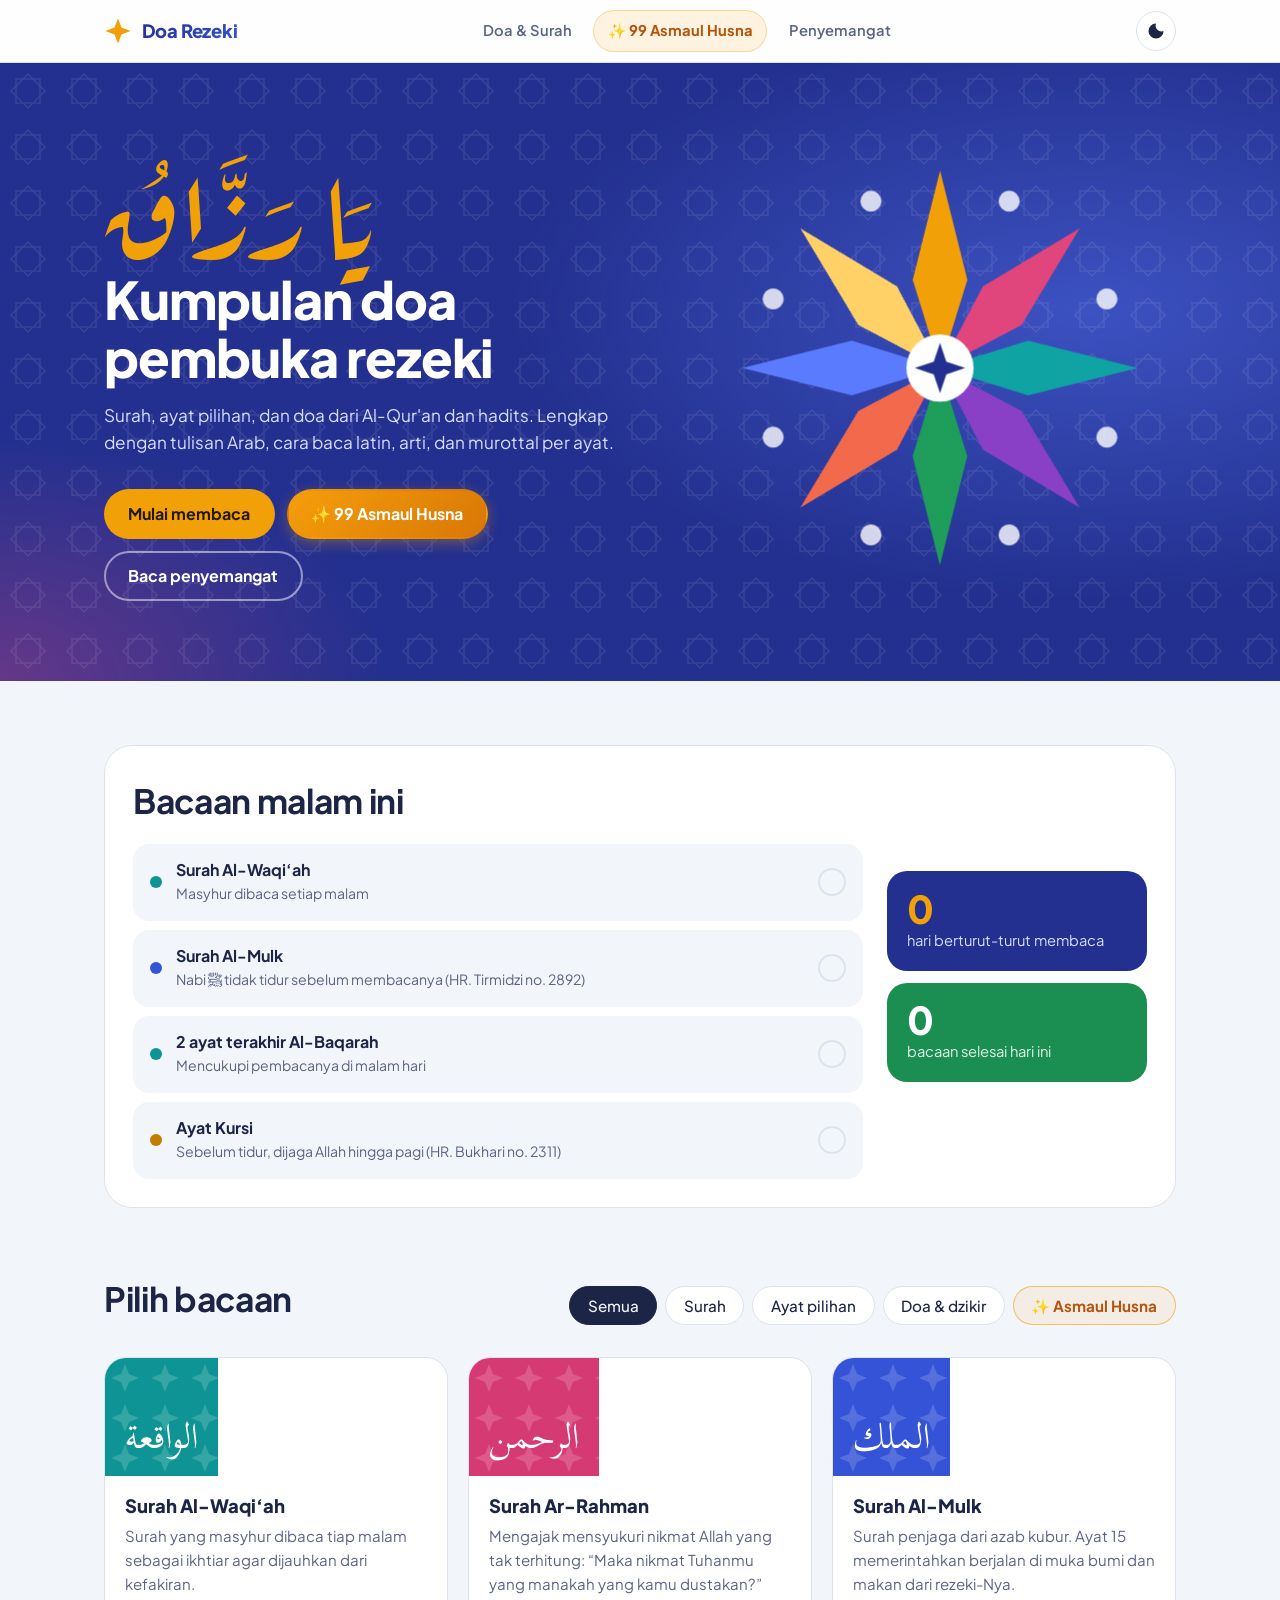
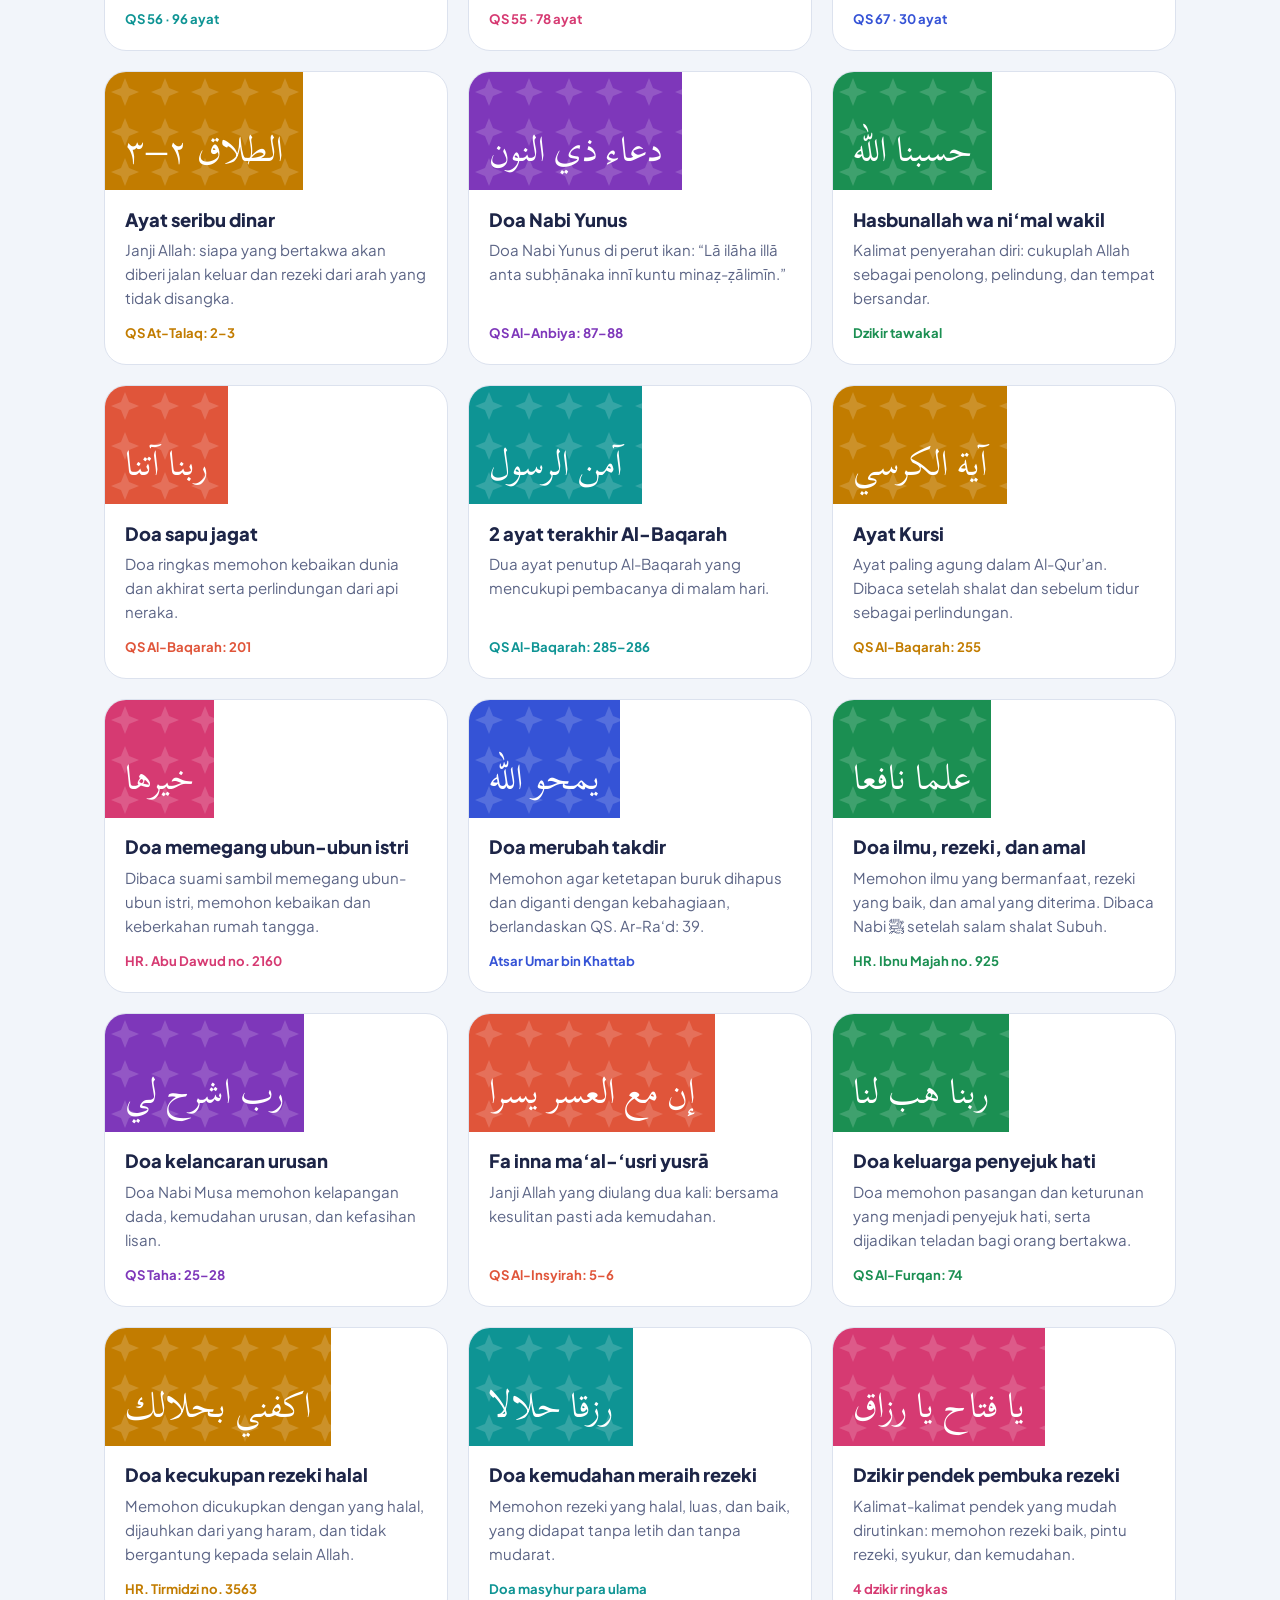
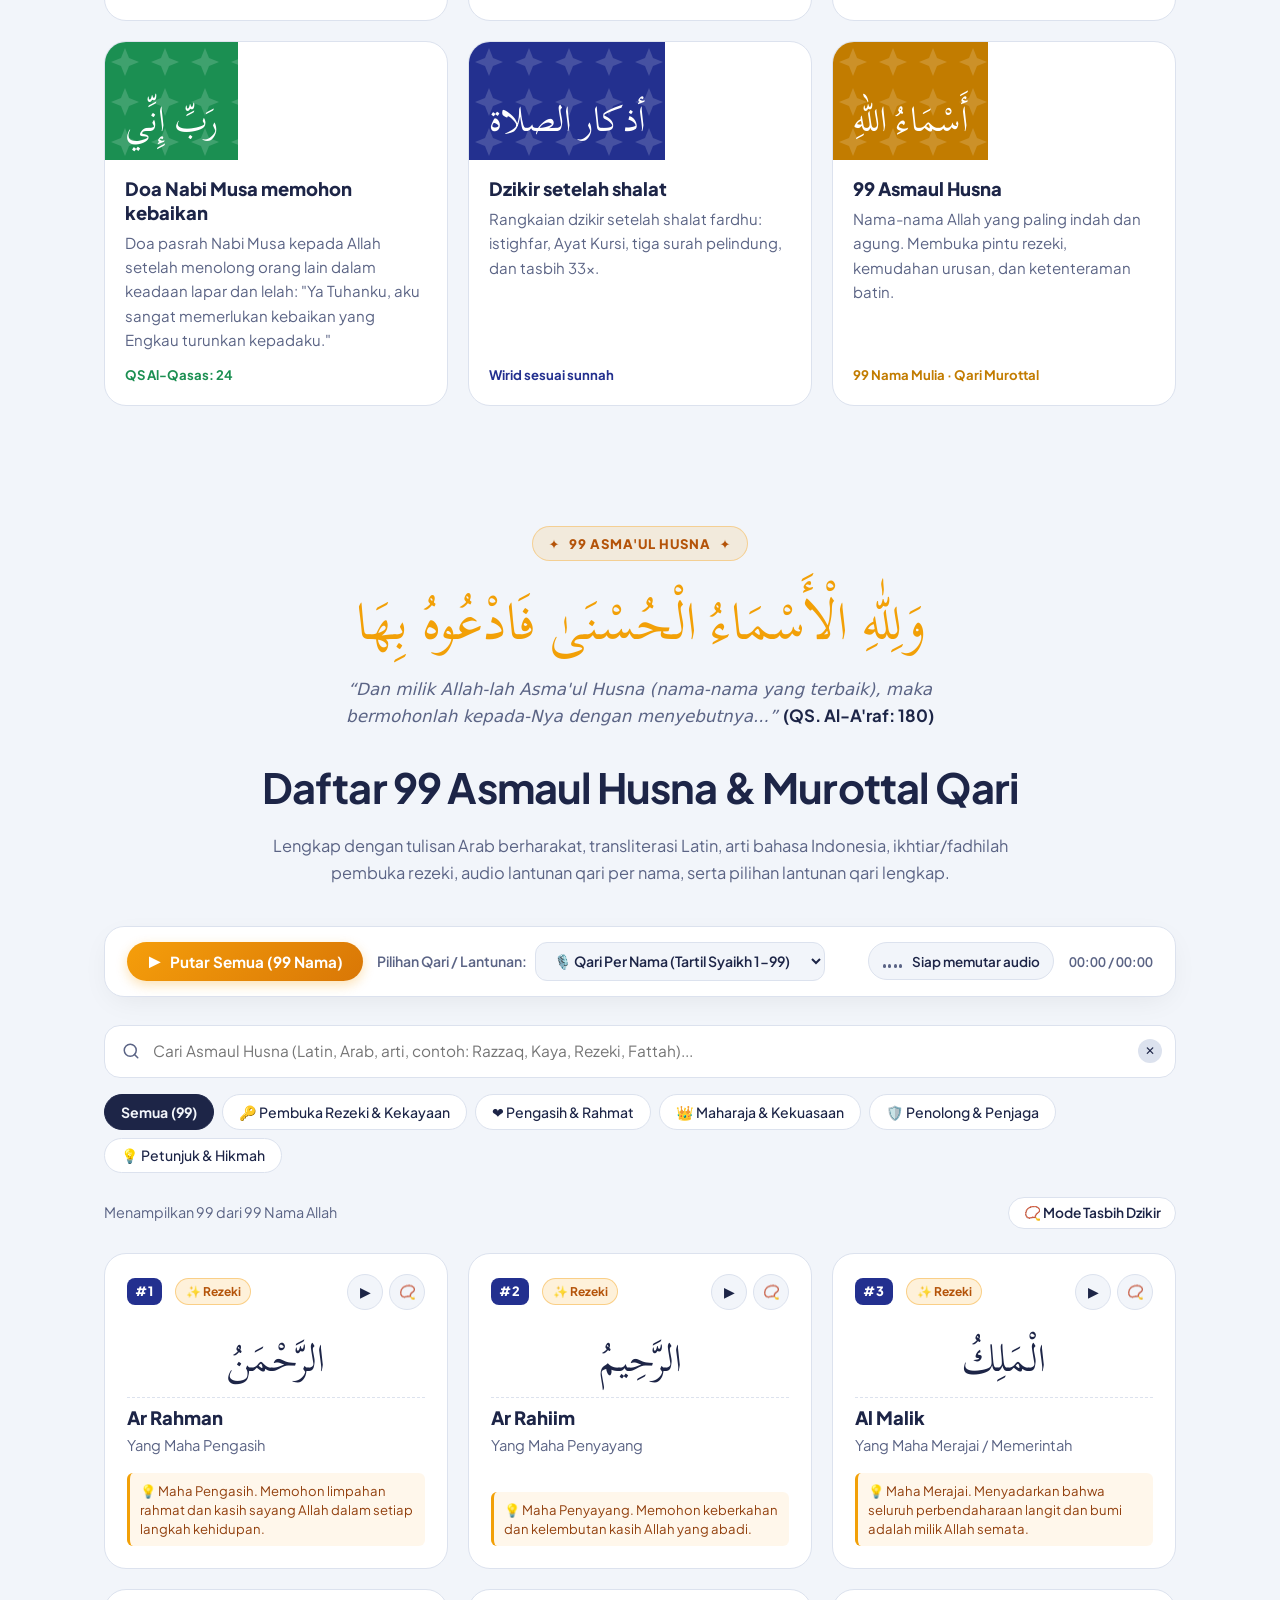
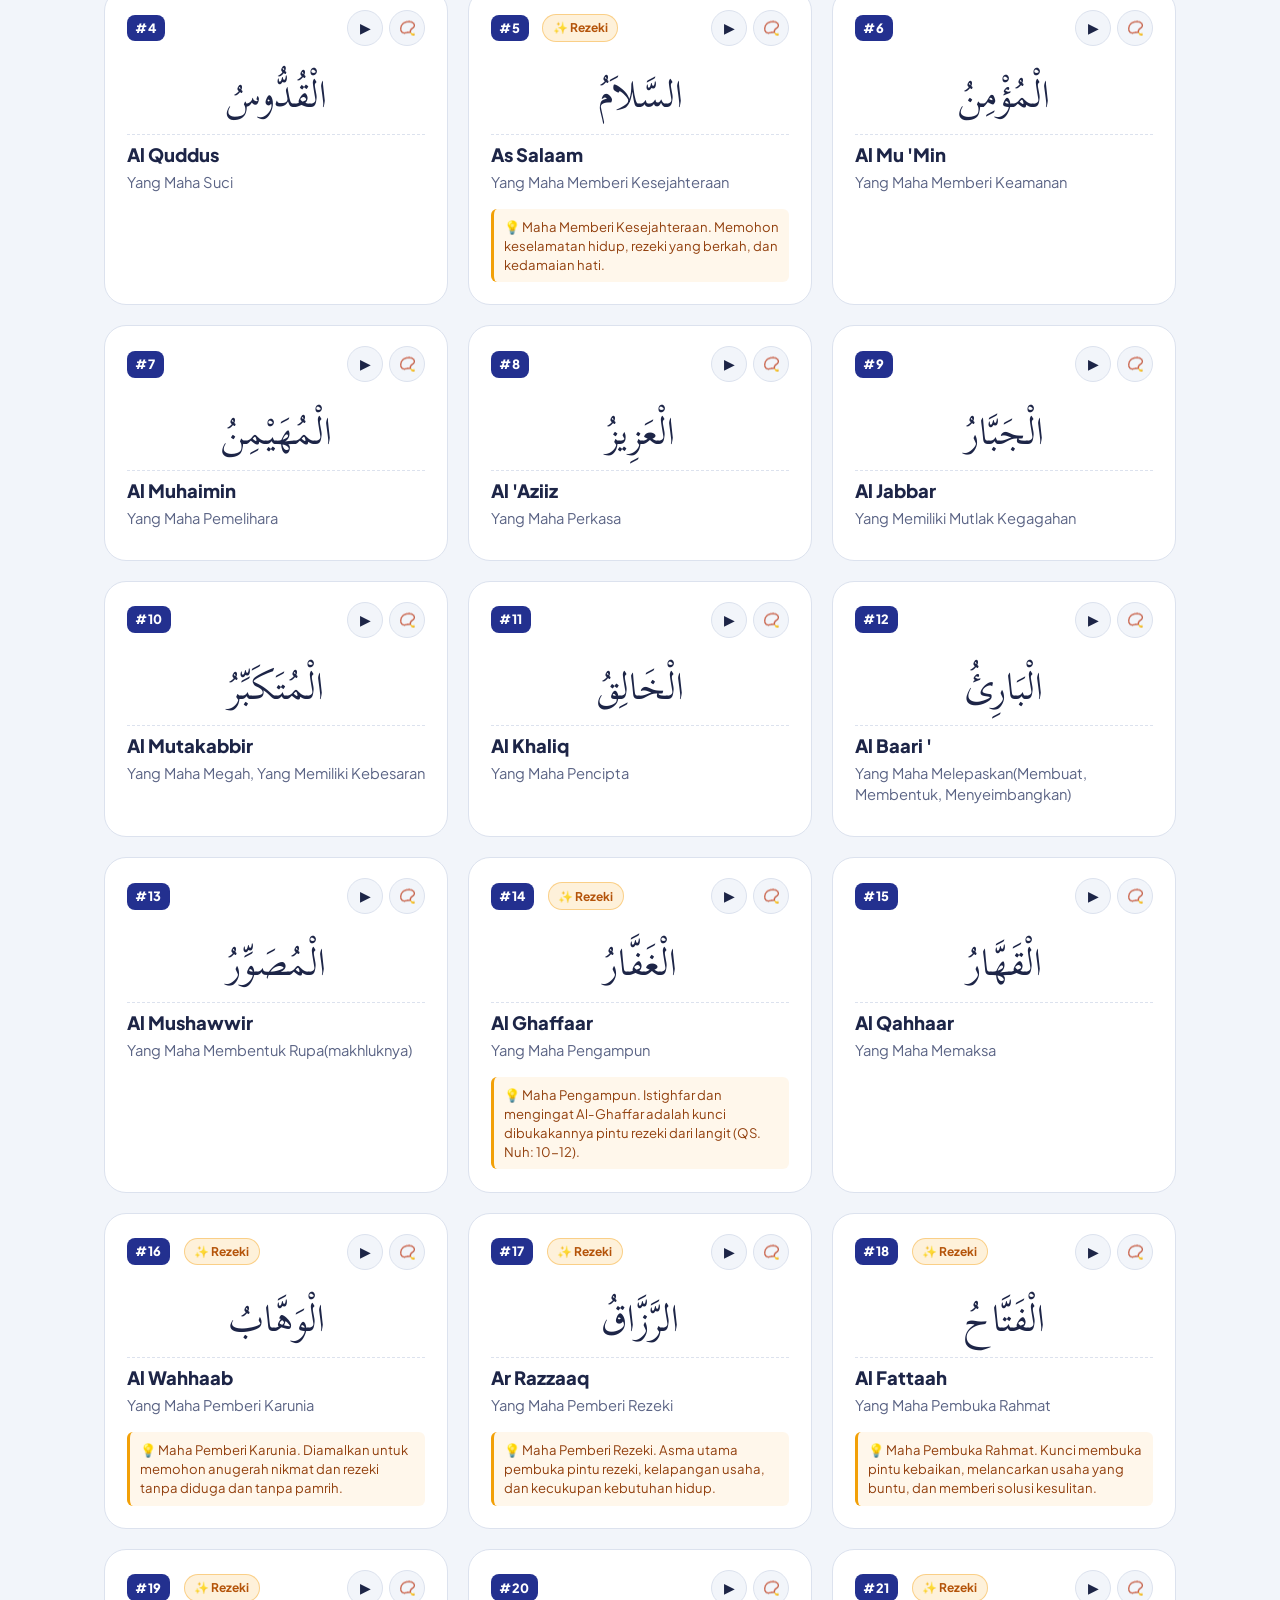
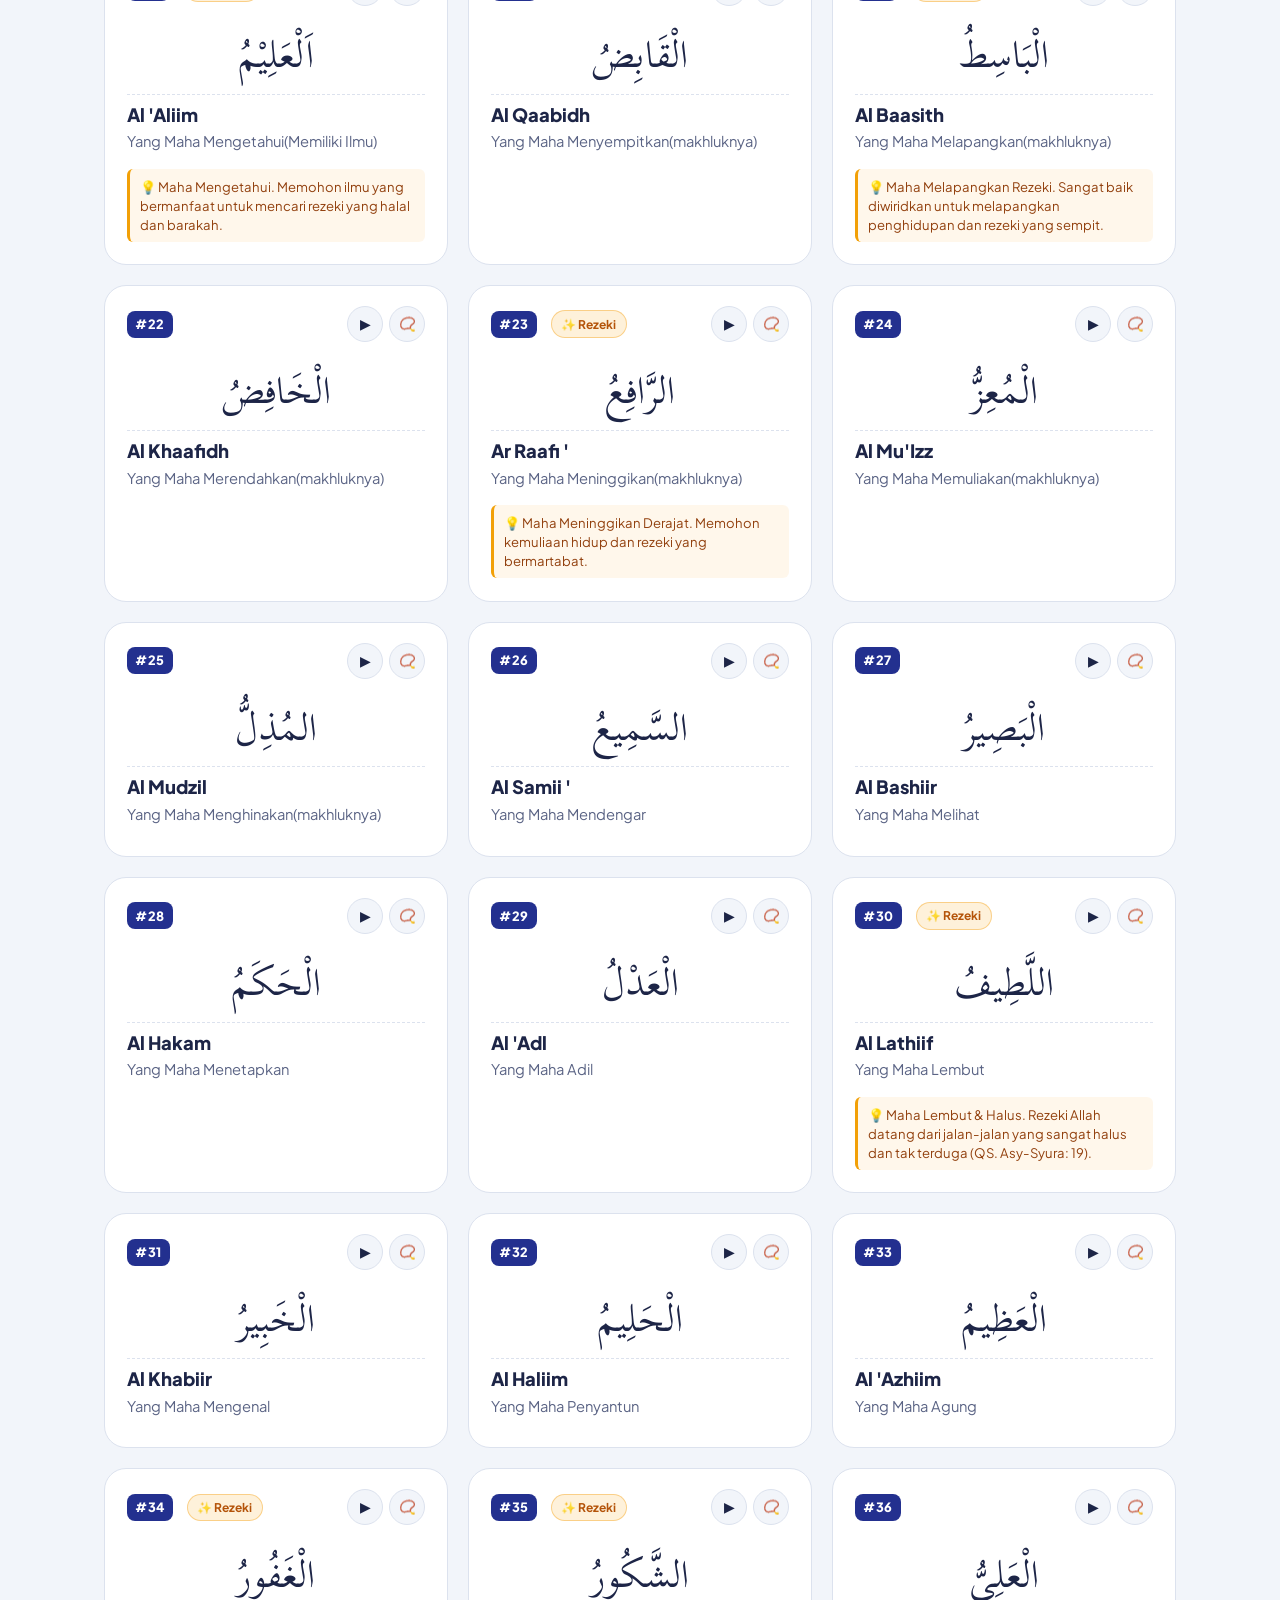
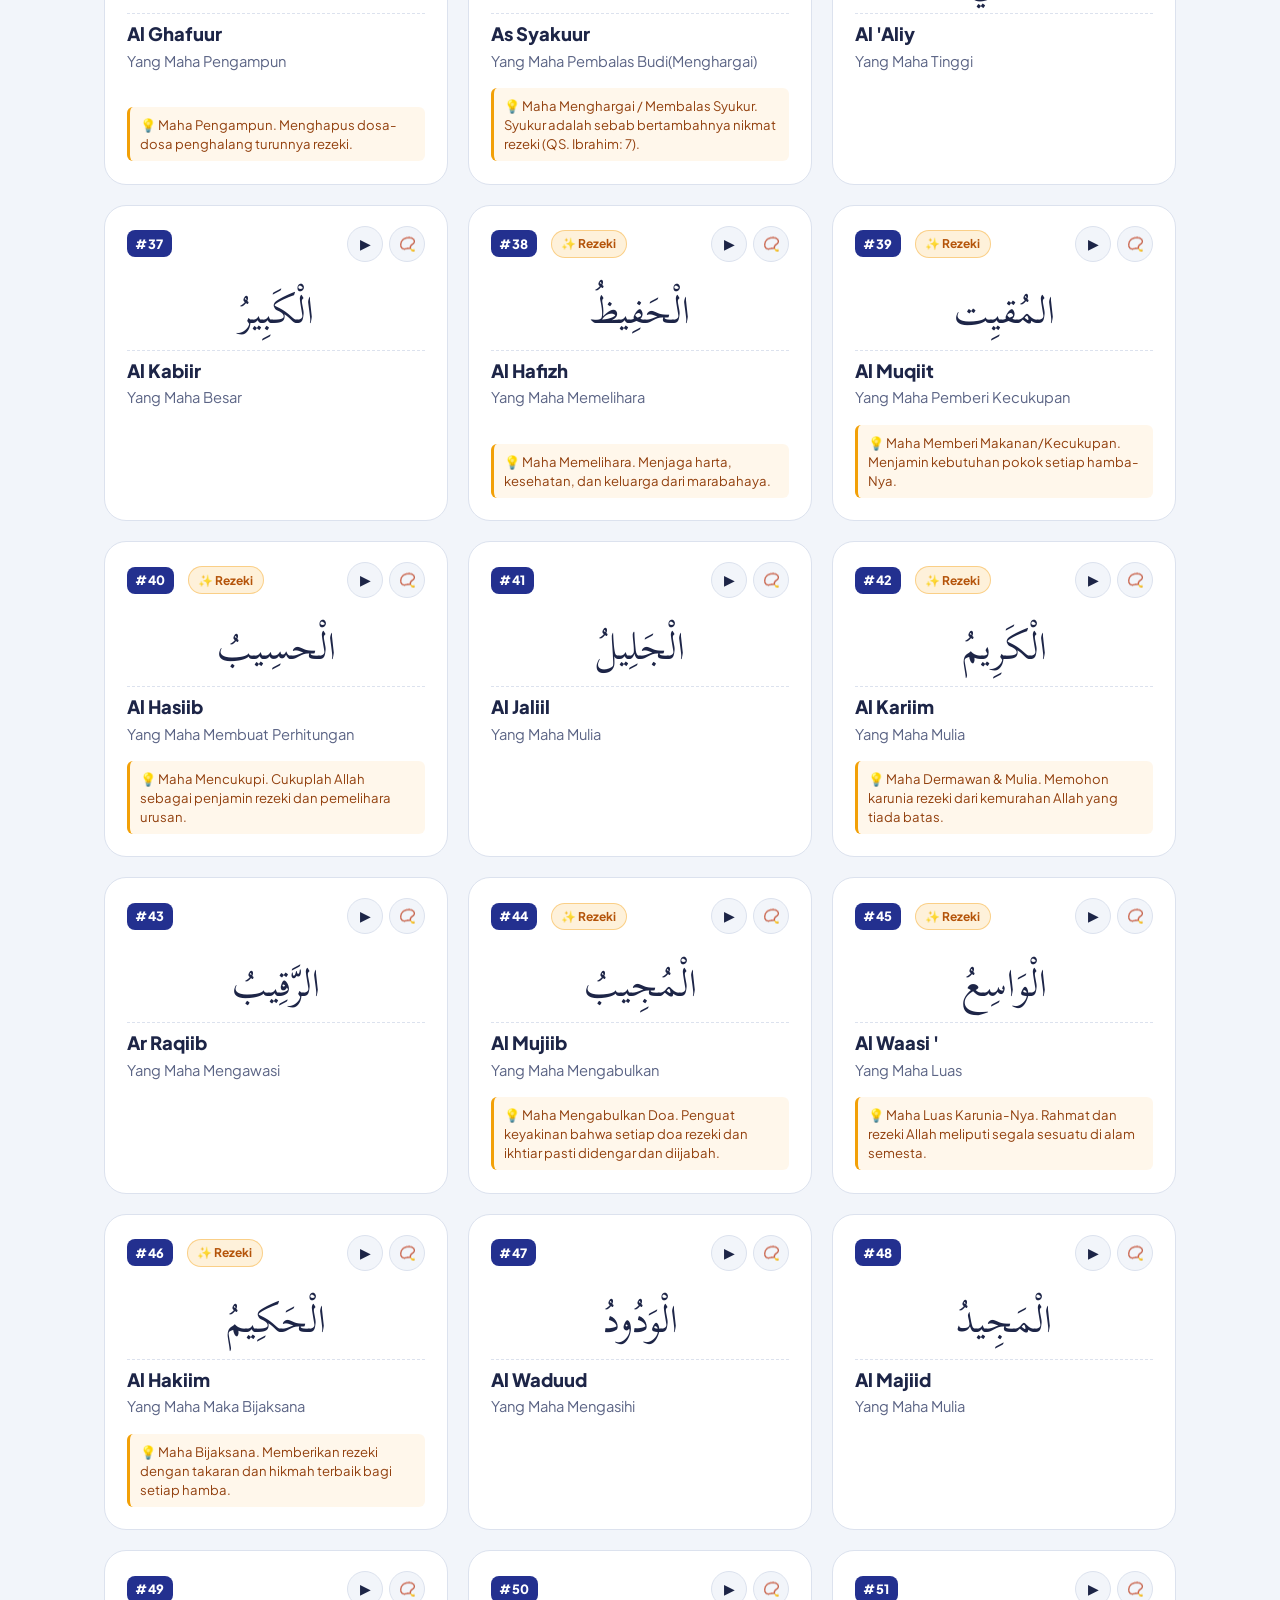
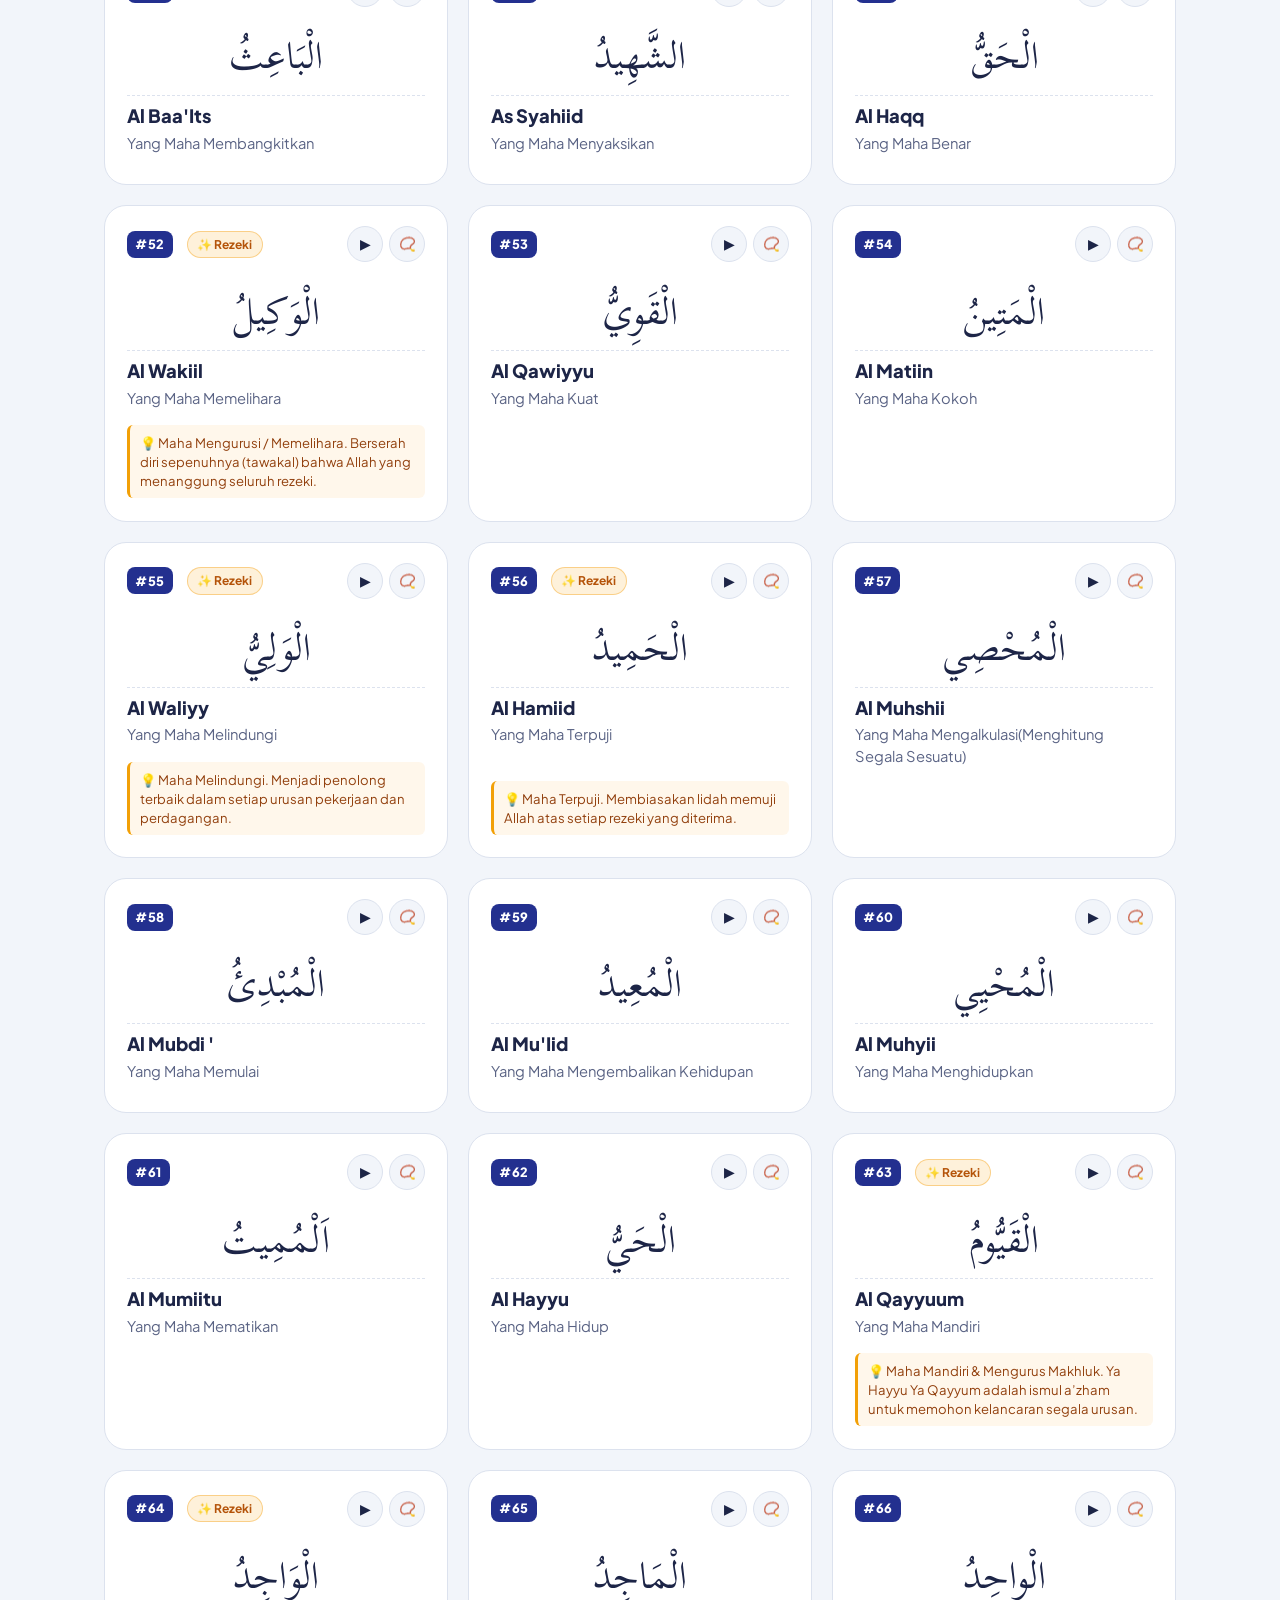
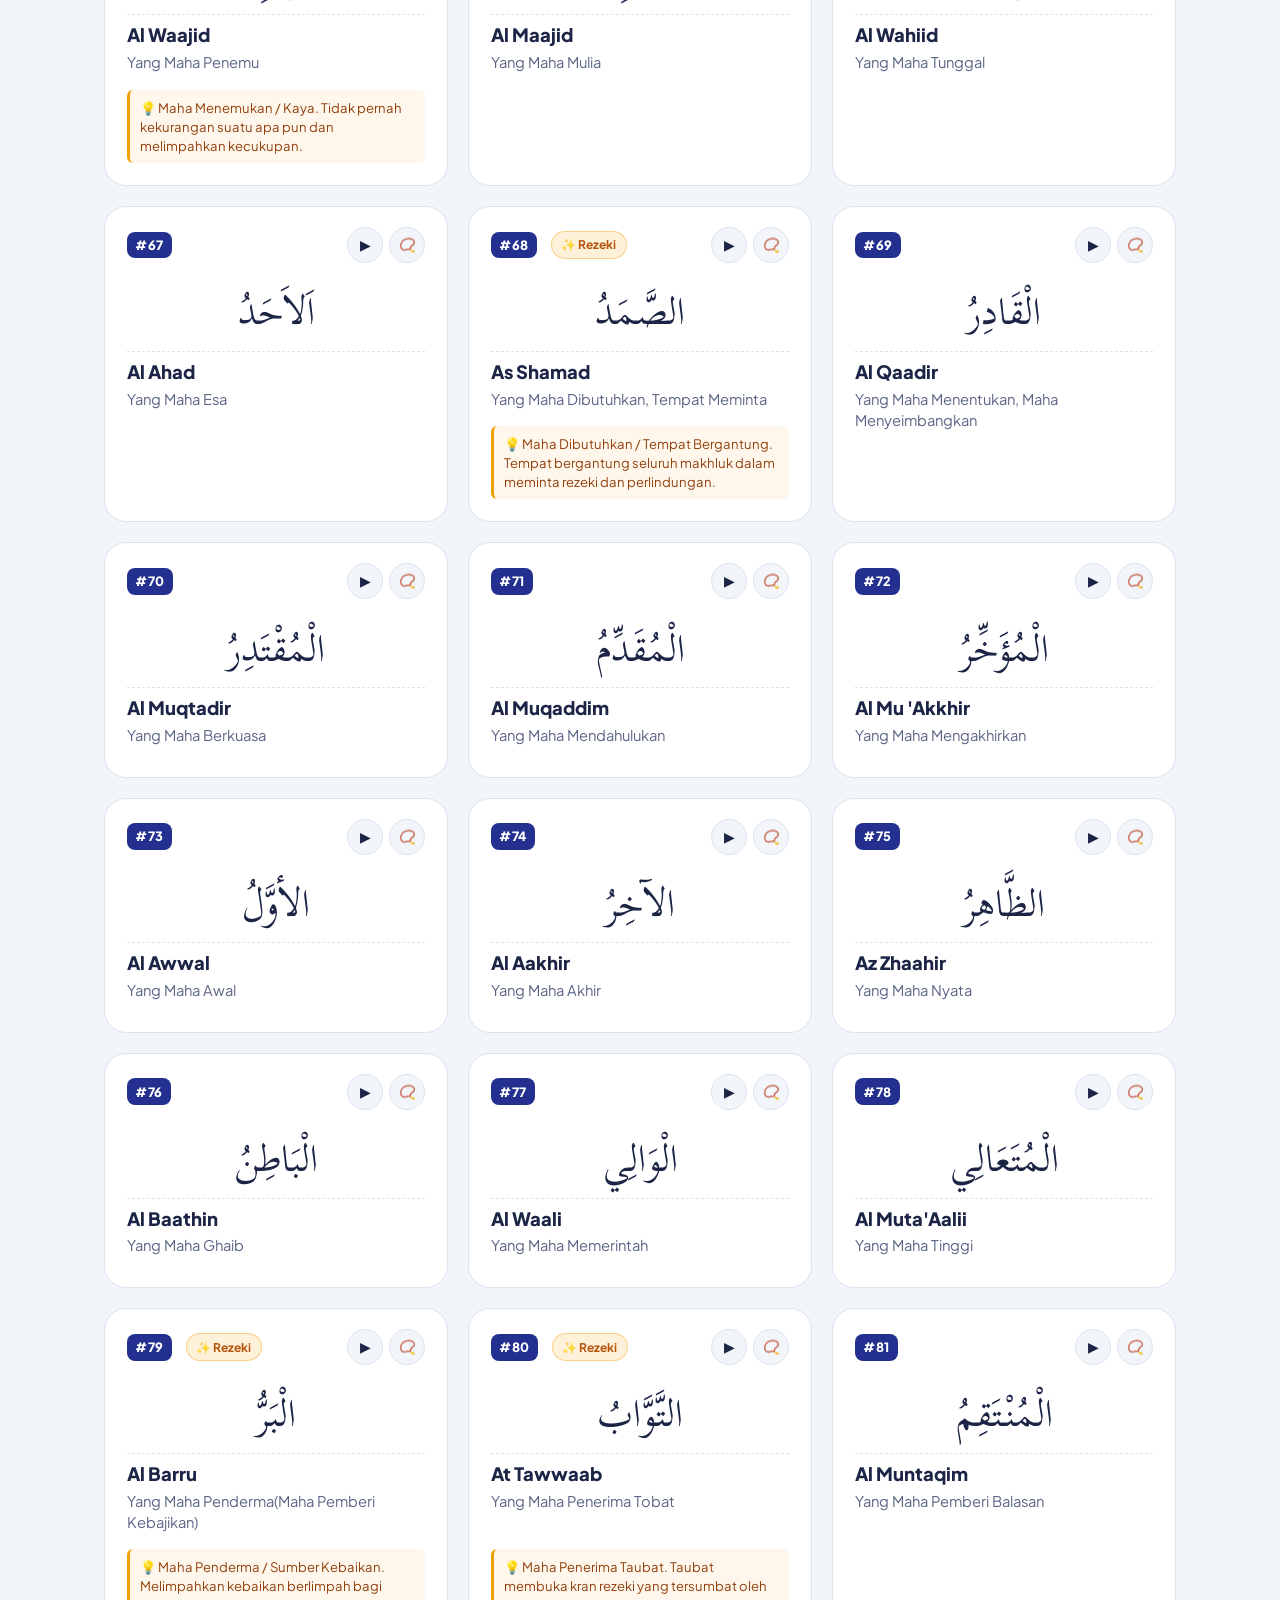
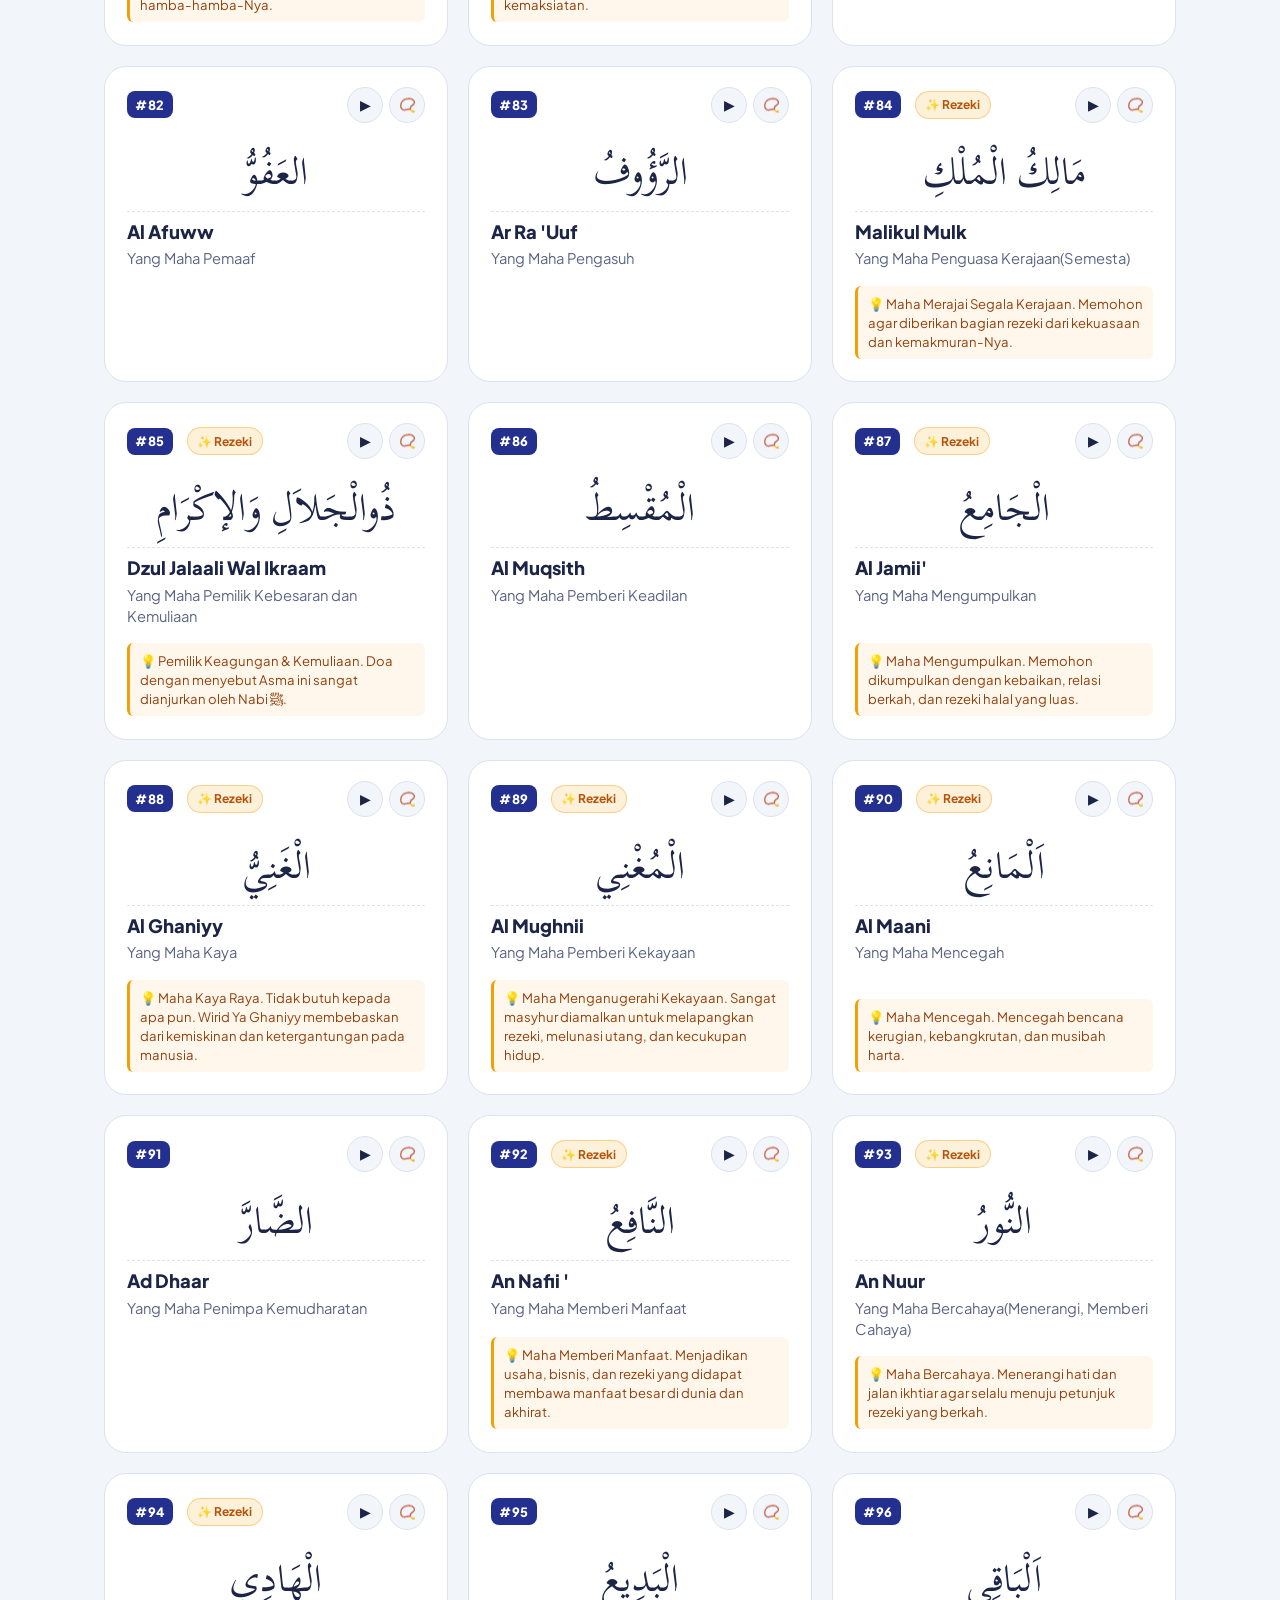
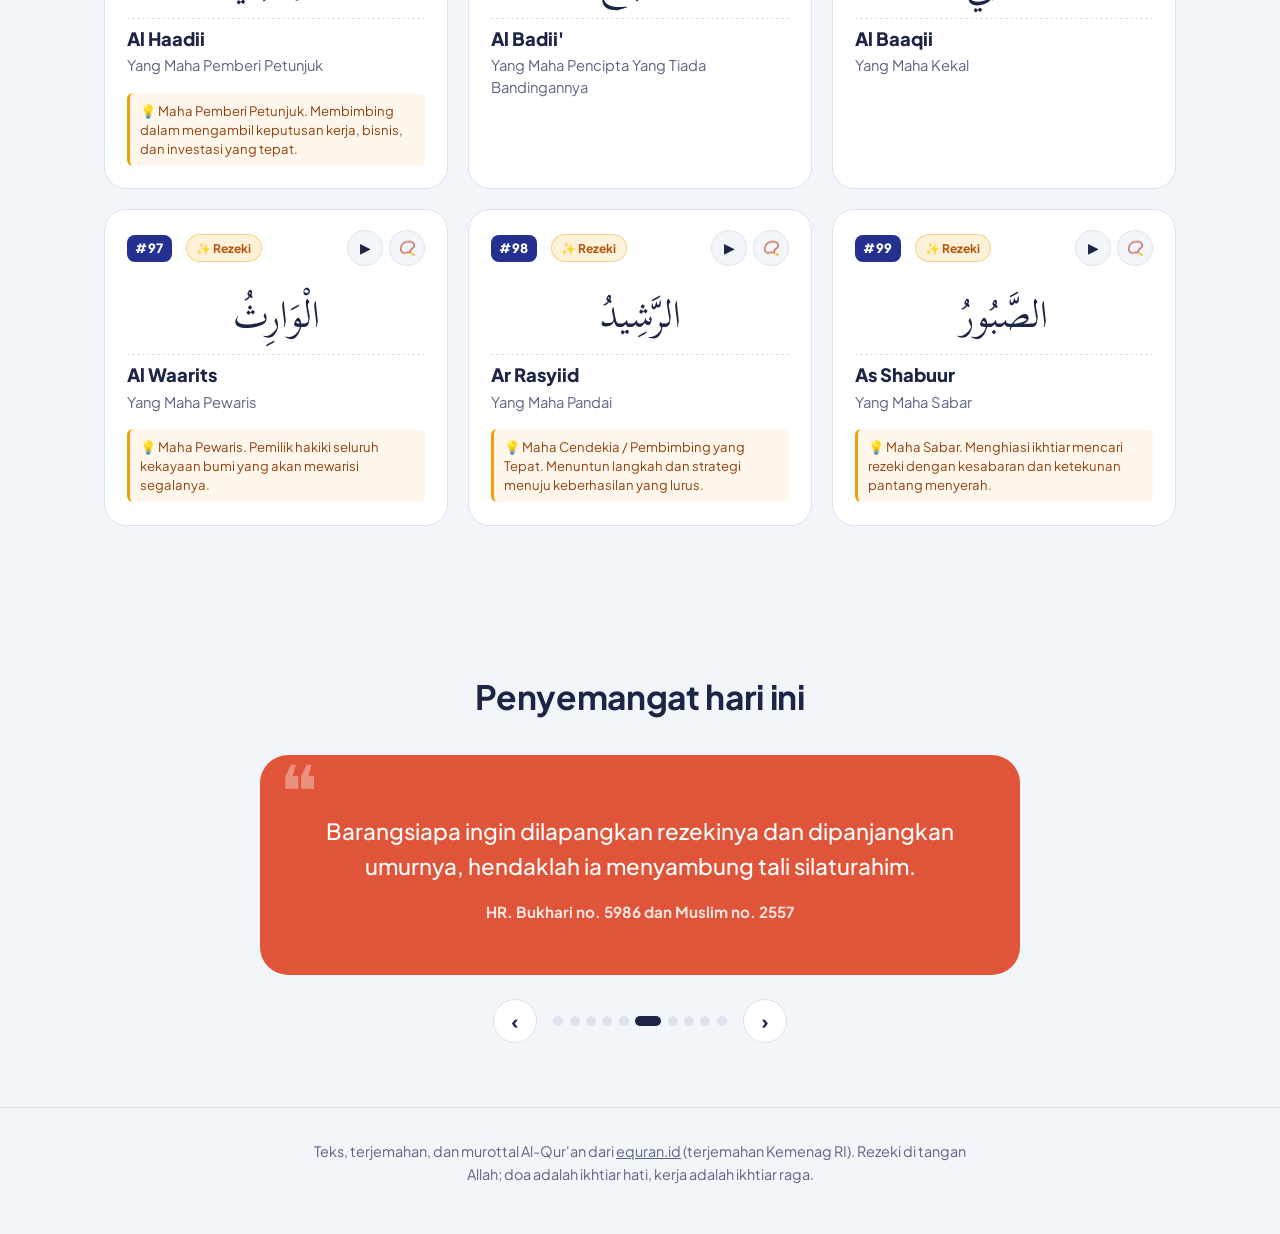
==== commit dd447319: "feat: add responsive hamburger navigation menu and Nabi Musa prayer content" ====
--- a/index.html
+++ b/index.html
@@ -22,16 +22,21 @@
         </svg>
         <span class="nav-brand-title">Doa Rezeki</span>
       </a>
-      <div class="nav-menu">
-        <a href="#daftar" class="nav-link">Doa &amp; Surah</a>
-        <a href="#asmaul-husna" class="nav-link nav-link-special">
+      <div class="nav-menu" id="nav-menu">
+        <a href="#daftar" class="nav-link" onclick="closeNavMenu()">Doa &amp; Surah</a>
+        <a href="#asmaul-husna" class="nav-link nav-link-special" onclick="closeNavMenu()">
           <span class="badge-sparkle">✨</span> 99 Asmaul Husna
         </a>
-        <a href="#penyemangat" class="nav-link">Penyemangat</a>
-      </div>
+        <a href="#penyemangat" class="nav-link" onclick="closeNavMenu()">Penyemangat</a>
+      </div>
+      <div class="nav-right">
       <button class="theme-toggle" type="button" aria-label="Ganti tema terang/gelap">
         <svg viewBox="0 0 24 24" width="20" height="20" aria-hidden="true"><path fill="currentColor" d="M12 3a9 9 0 1 0 9 9 7 7 0 0 1-9-9z"/></svg>
       </button>
+      <button class="nav-hamburger" id="nav-hamburger" type="button" aria-label="Buka menu navigasi" aria-expanded="false" aria-controls="nav-menu">
+        <span></span><span></span><span></span>
+      </button>
+      </div>
     </div>
   </nav>
 
--- a/style.css
+++ b/style.css
@@ -146,8 +146,7 @@
   -webkit-backdrop-filter: blur(14px);
   border-bottom: 1px solid var(--line);
   transition: background-color .3s, border-color .3s;
-}
-:root[data-theme="dark"] .top-nav { background: rgba(18, 23, 53, 0.88); }
+}:root[data-theme="dark"] .top-nav { background: rgba(18, 23, 53, 0.88); }
 @media (prefers-color-scheme: dark) { :root:not([data-theme="light"]) .top-nav { background: rgba(18, 23, 53, 0.88); } }
 
 .nav-inner {
@@ -194,6 +193,8 @@
     color: #FBBF24; background: rgba(245, 158, 11, 0.15); border-color: rgba(245, 158, 11, 0.4);
   }
 }
+
+.nav-right { display: flex; align-items: center; gap: .5rem; }
 
 .theme-toggle {
   width: 40px; height: 40px; flex: none;
@@ -206,6 +207,26 @@
   transition: transform .15s, border-color .15s, background-color .15s;
 }
 .theme-toggle:hover { border-color: var(--hue); transform: rotate(15deg); }
+
+/* ---------- Hamburger ---------- */
+.nav-hamburger {
+  display: none;
+  flex-direction: column; justify-content: center; align-items: center; gap: 5px;
+  width: 40px; height: 40px; flex: none;
+  border-radius: 50%;
+  border: 1px solid var(--line);
+  background: var(--surface);
+  cursor: pointer;
+  padding: 0;
+}
+.nav-hamburger span {
+  display: block; width: 18px; height: 2px;
+  background: var(--ink); border-radius: 2px;
+  transition: transform .25s, opacity .25s;
+}
+.nav-hamburger[aria-expanded="true"] span:nth-child(1) { transform: translateY(7px) rotate(45deg); }
+.nav-hamburger[aria-expanded="true"] span:nth-child(2) { opacity: 0; }
+.nav-hamburger[aria-expanded="true"] span:nth-child(3) { transform: translateY(-7px) rotate(-45deg); }
 
 /* ---------- Buttons ---------- */
 .btn {
@@ -879,8 +900,23 @@
 @media (max-width: 760px) {
   .nav-inner { padding: .5rem 1rem; }
   .nav-brand-title { font-size: 1rem; }
-  .nav-menu { gap: .2rem; }
-  .nav-link { font-size: .82rem; padding: .4rem .6rem; }
+  .nav-hamburger { display: flex; }
+
+  .nav-menu {
+    display: none;
+    flex-direction: column; align-items: stretch; gap: .25rem;
+    position: absolute; top: 100%; left: 0; right: 0;
+    background: var(--surface);
+    border-bottom: 1px solid var(--line);
+    padding: .75rem 1rem 1rem;
+    box-shadow: 0 8px 24px -4px rgba(0,0,0,.12);
+    z-index: 999;
+  }
+  .nav-menu.is-open { display: flex; }
+  .nav-link { font-size: .95rem; padding: .75rem 1rem; border-radius: 14px; }
+  .nav-link:hover { background: var(--bg); }
+  .top-nav { position: sticky; } /* pastikan tetap relative untuk dropdown */
+
   .hero-inner { grid-template-columns: 1fr; padding: 4rem 1rem 3.5rem; text-align: center; }
   .hero-arab { text-align: center; }
   .hero h1, .hero-lede { margin-left: auto; margin-right: auto; }
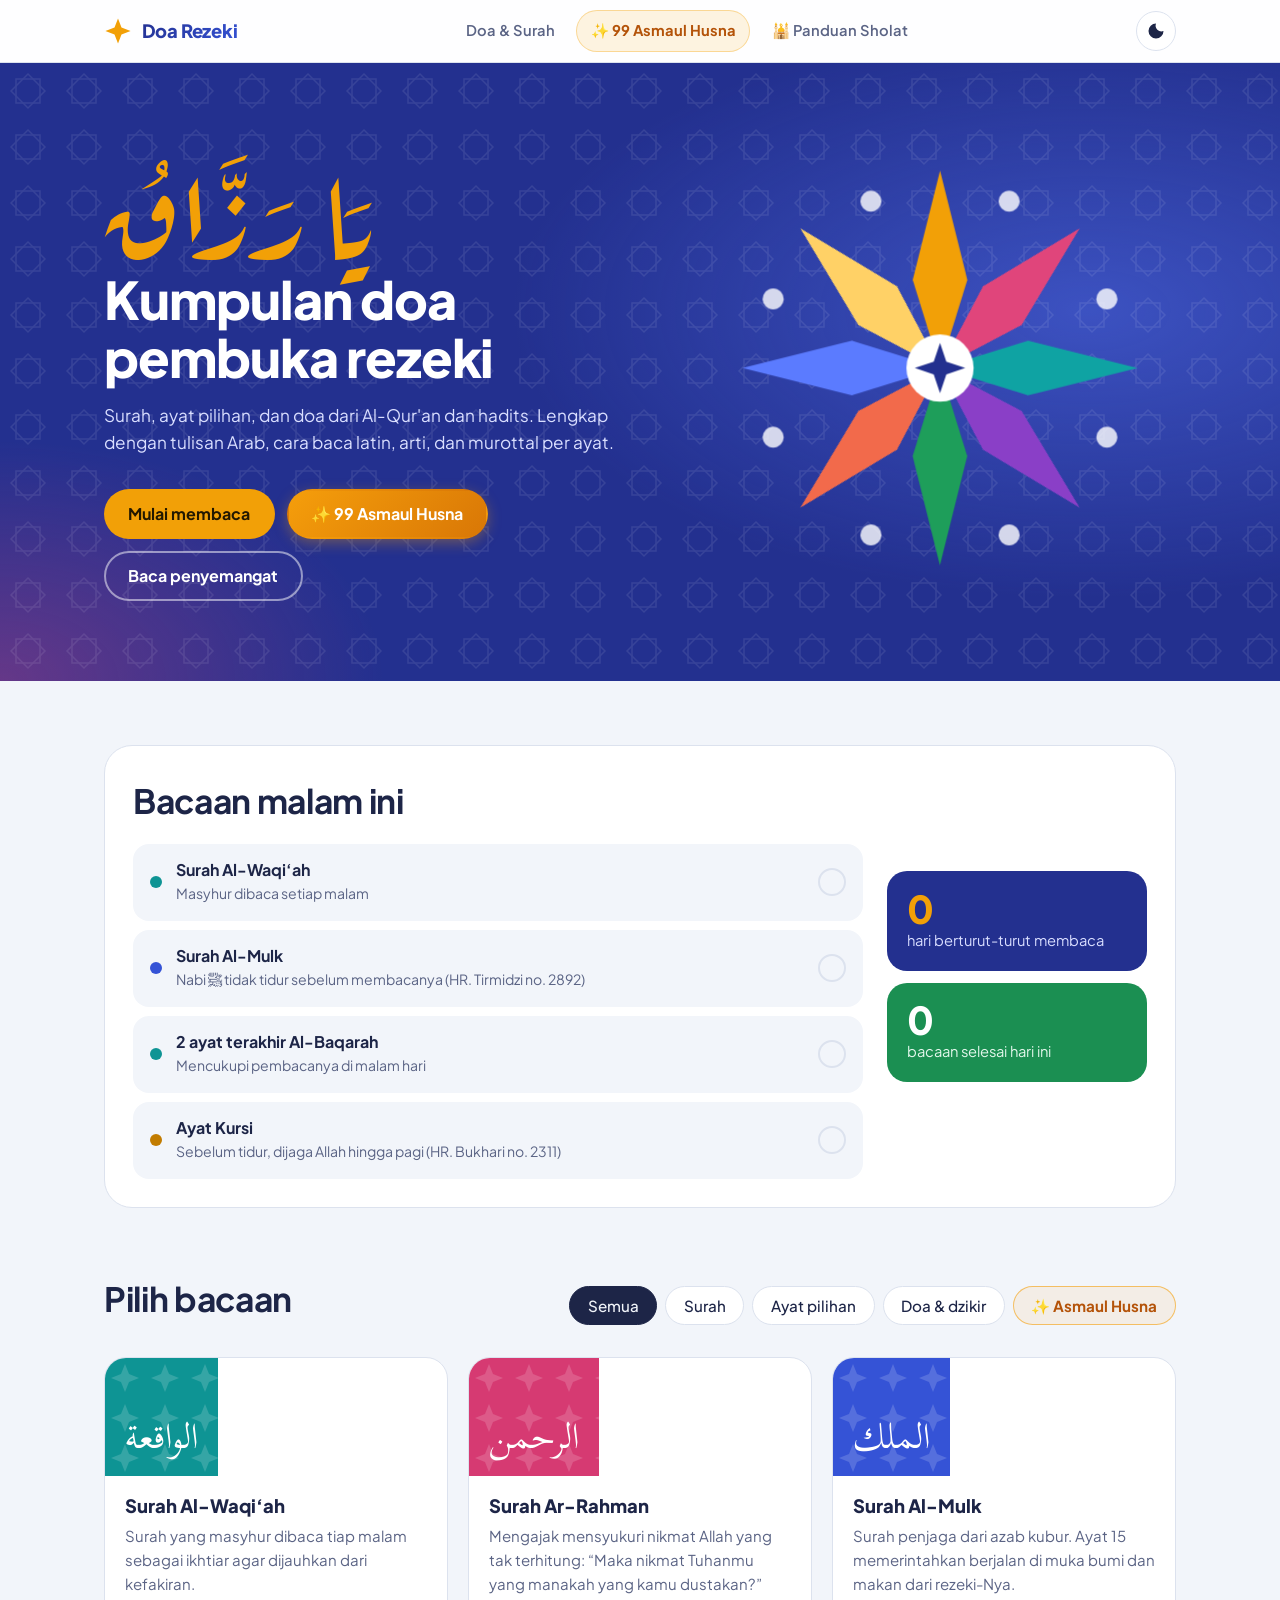
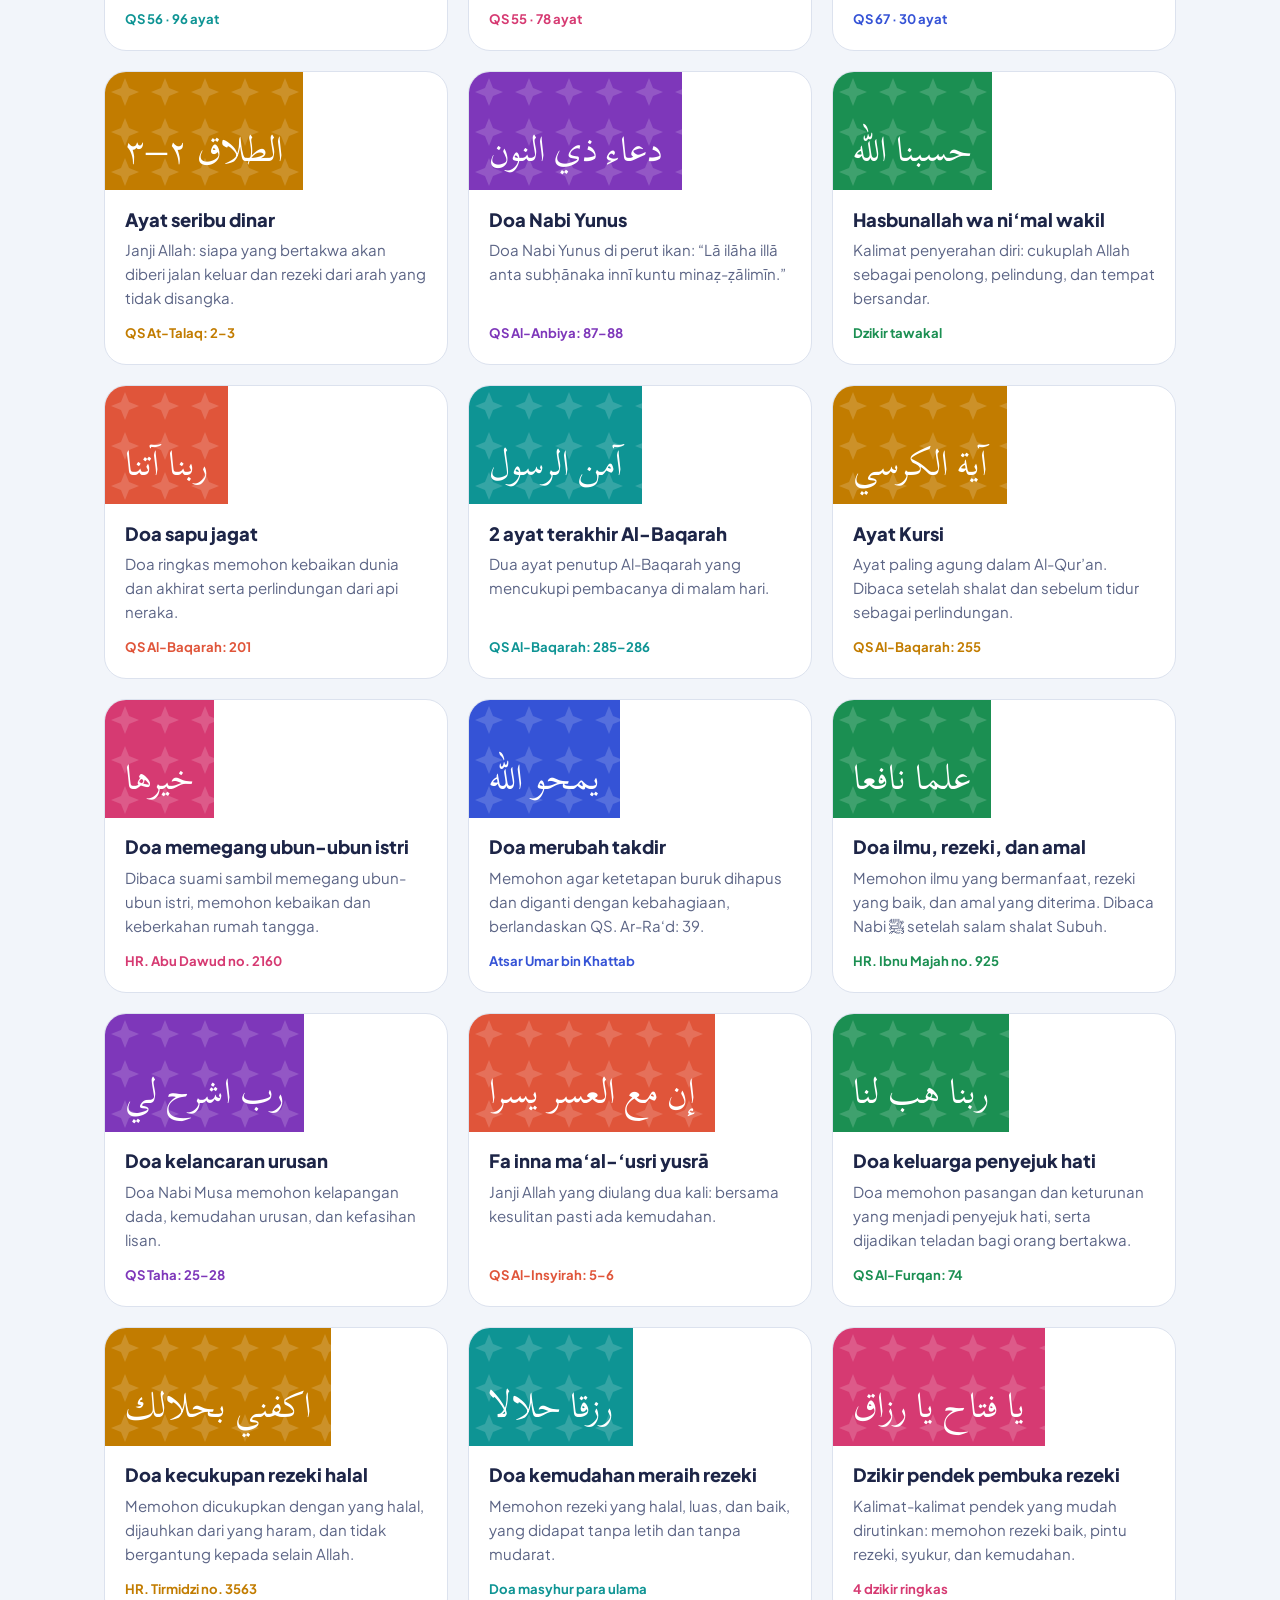
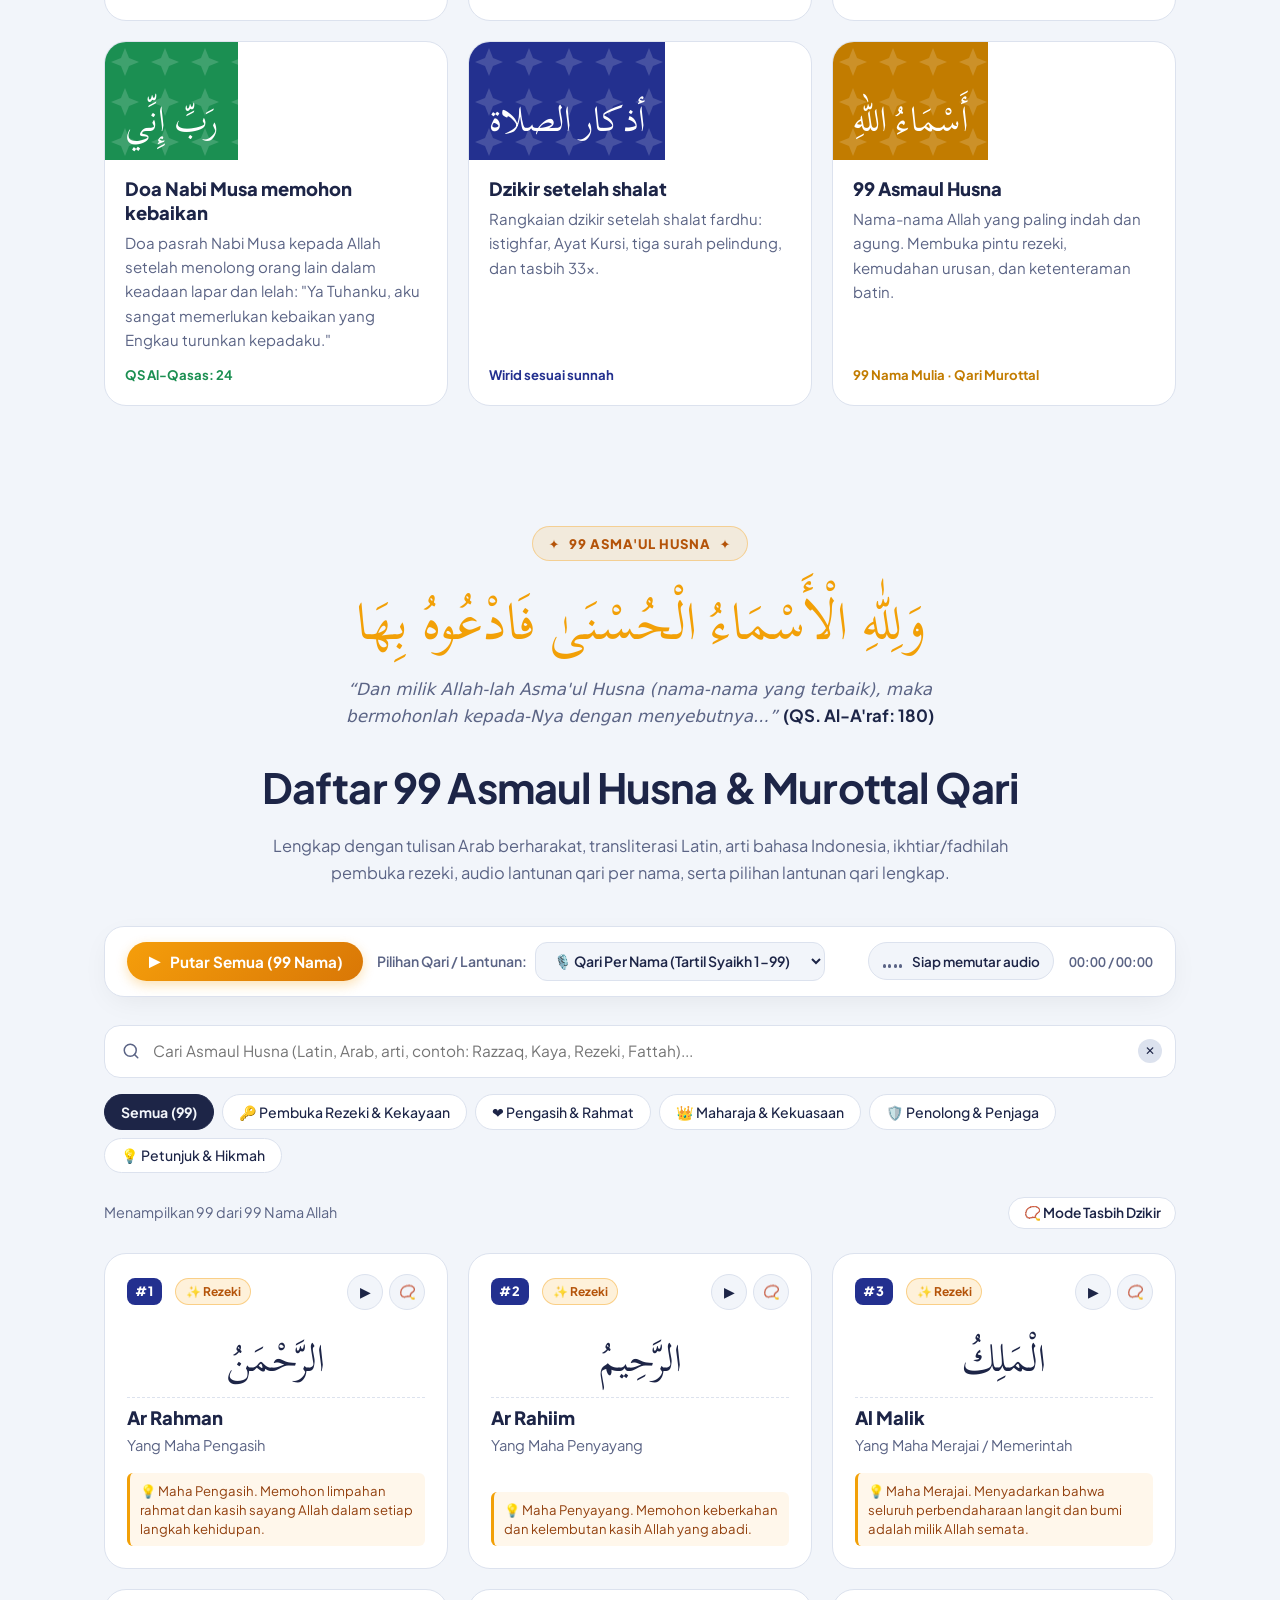
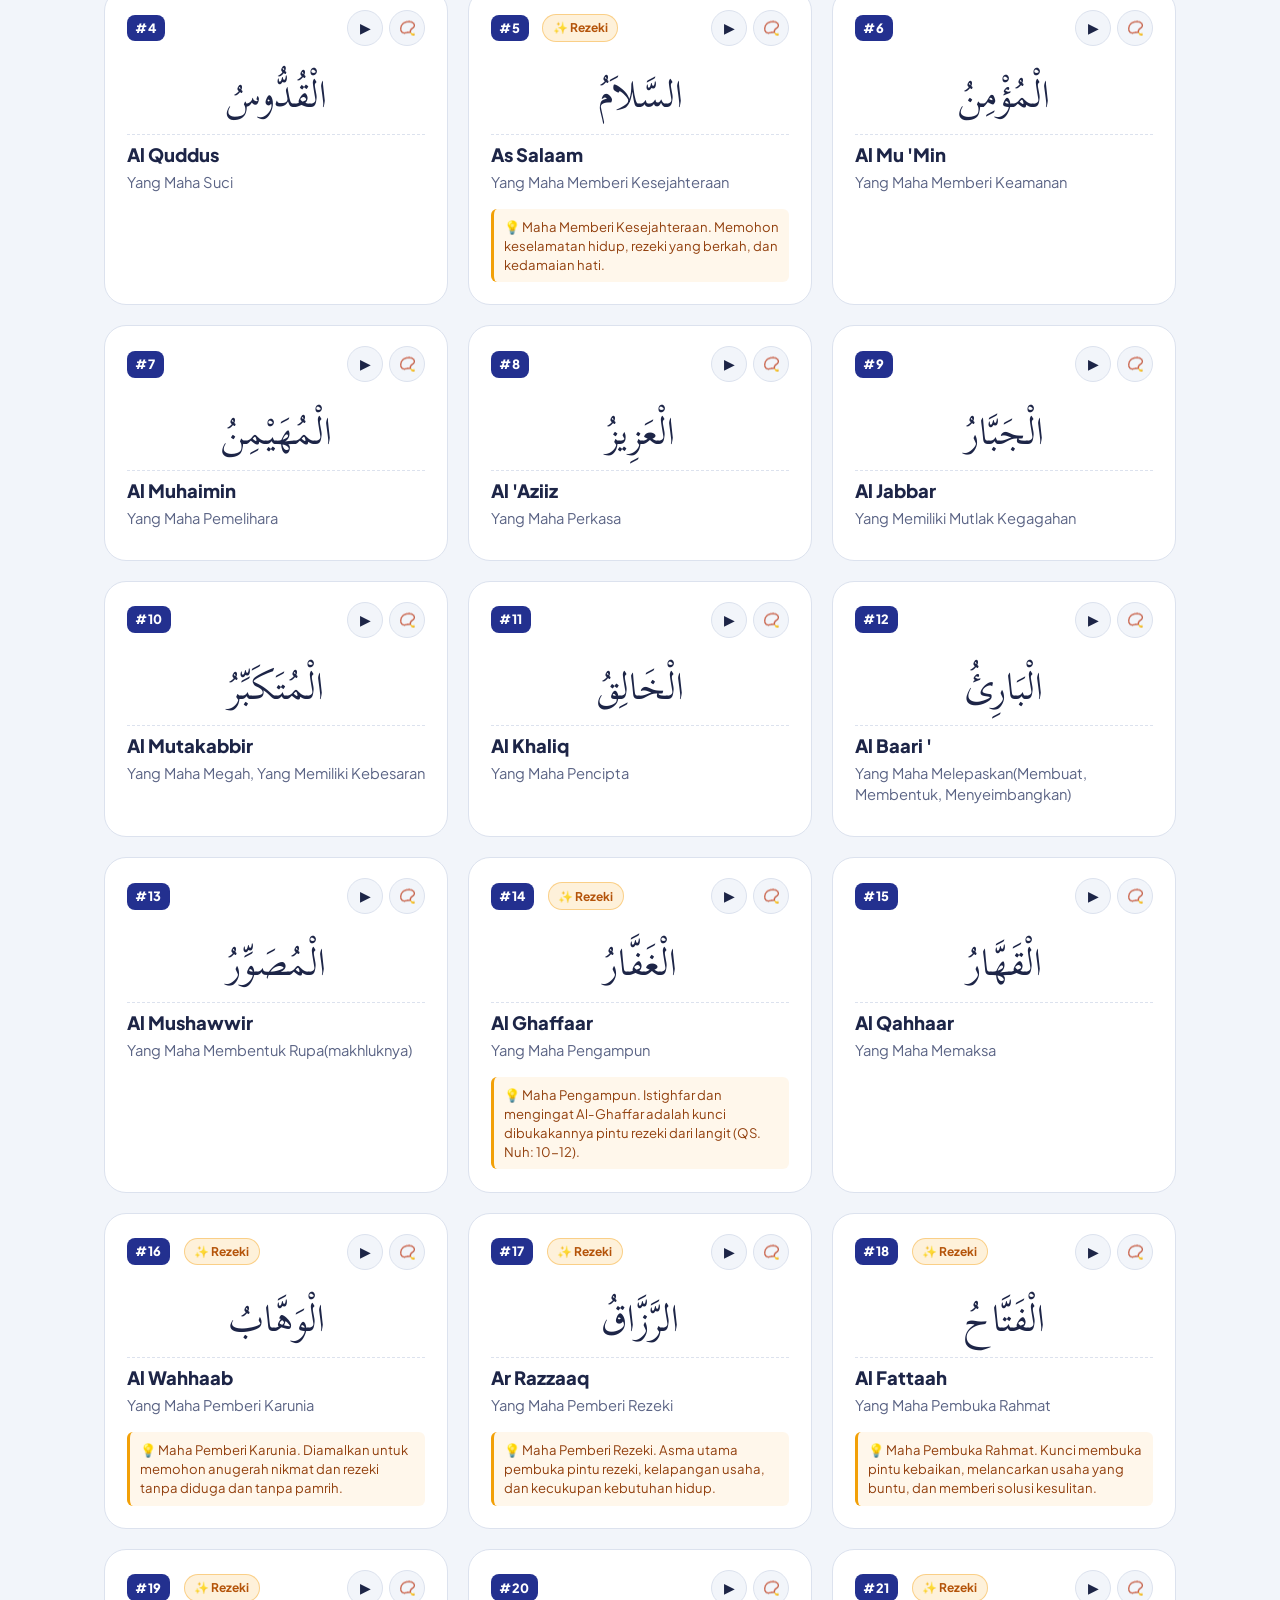
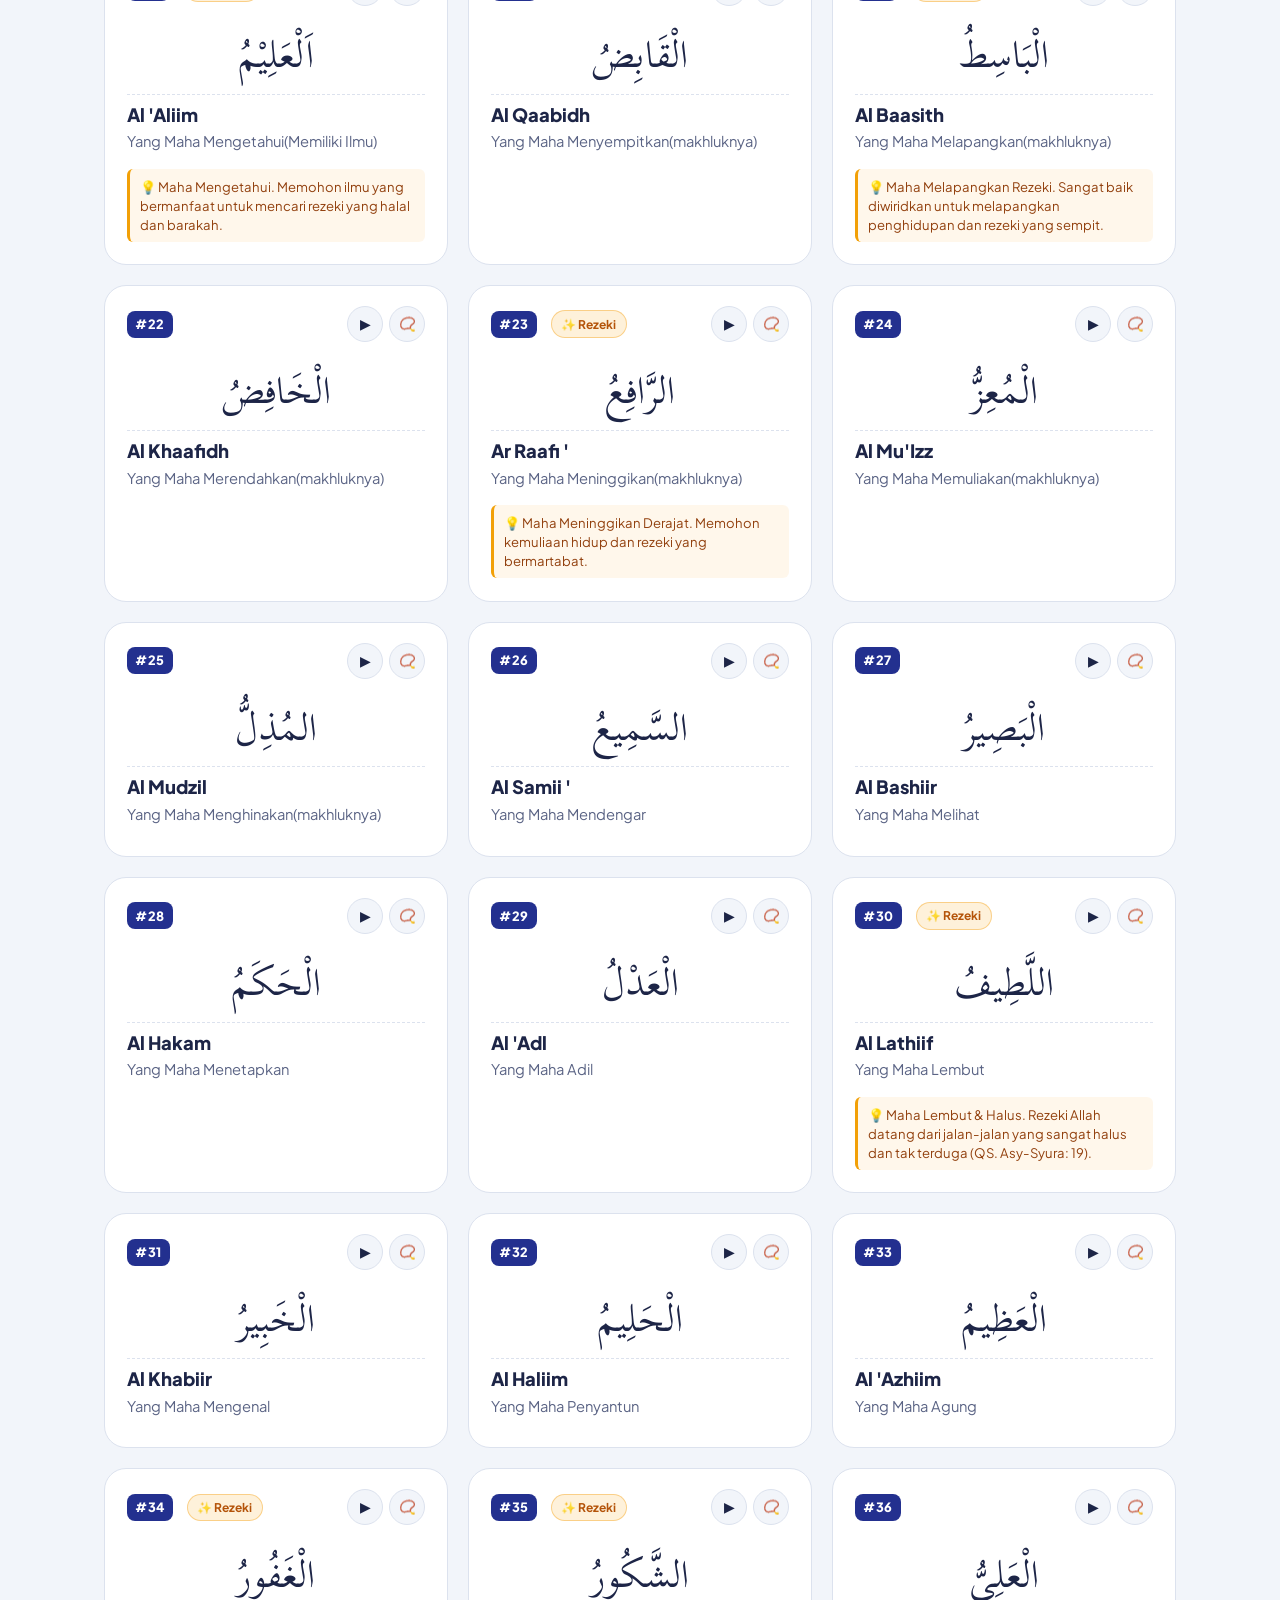
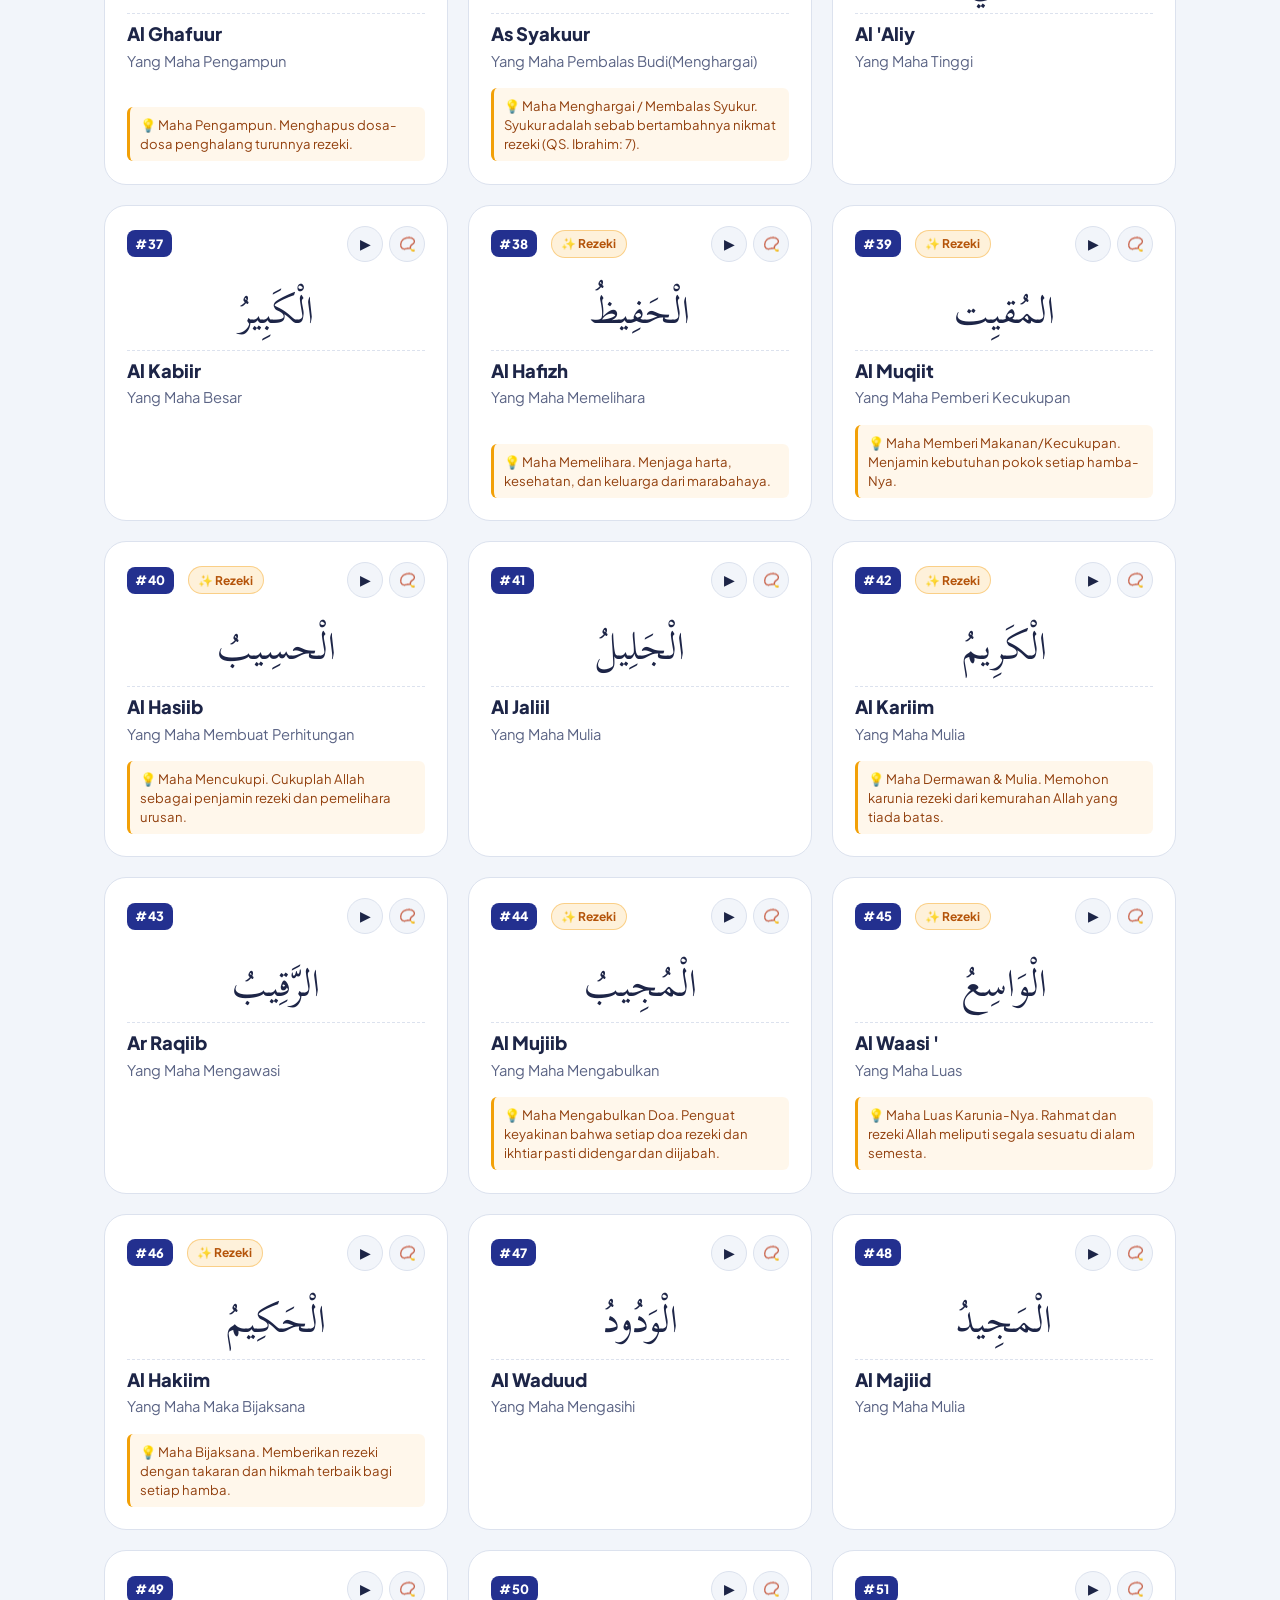
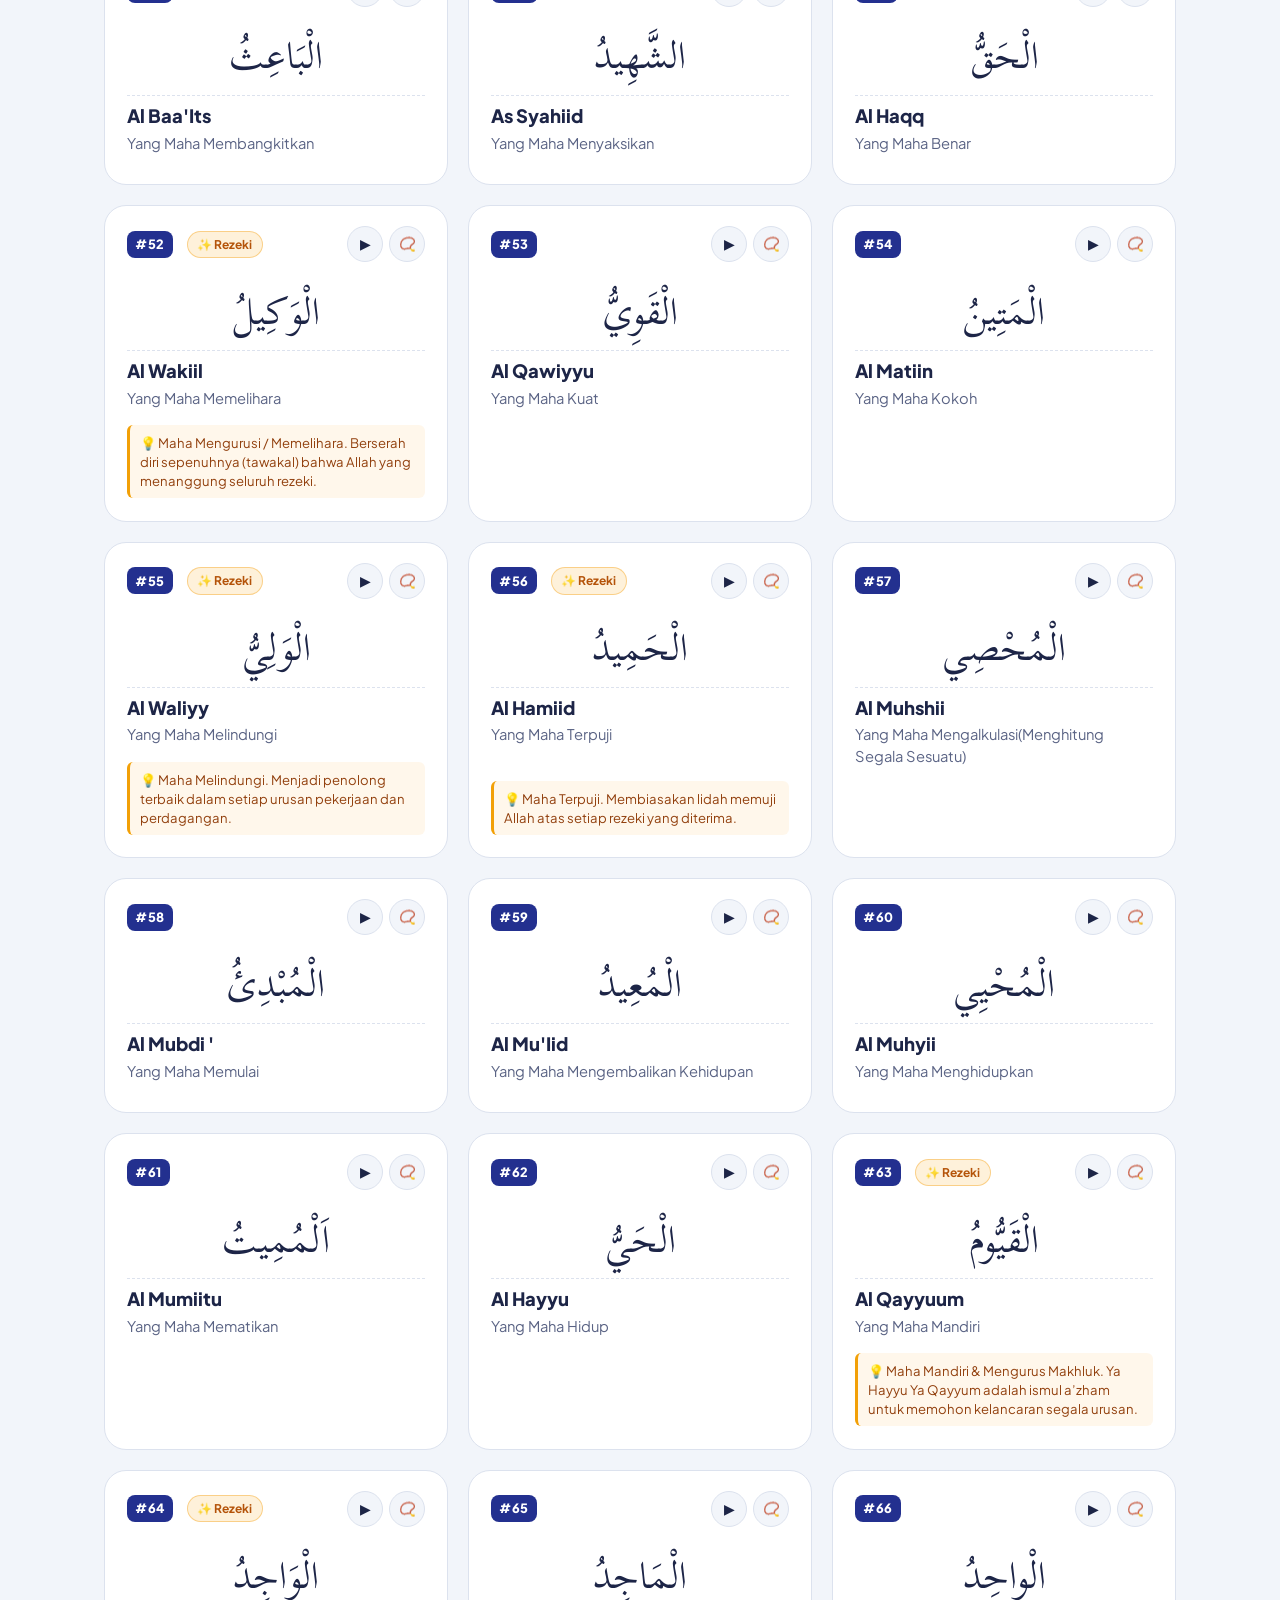
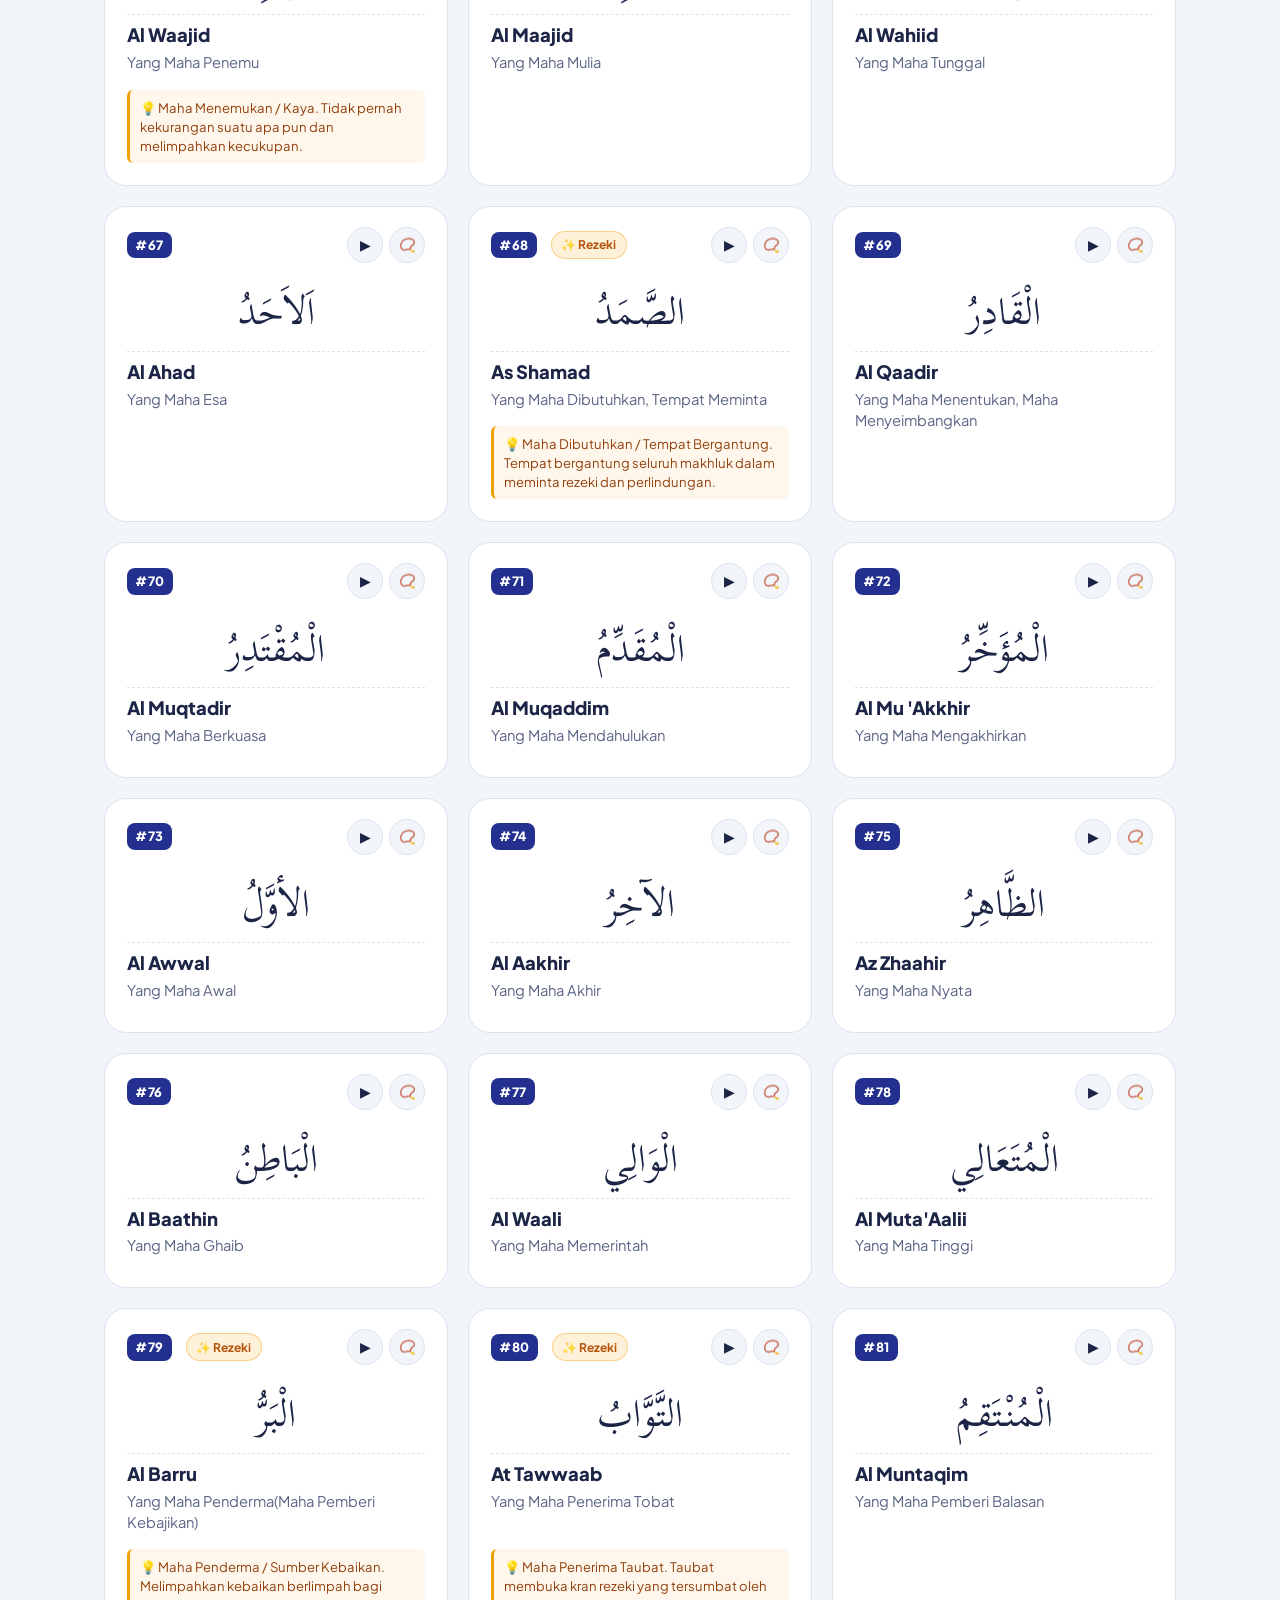
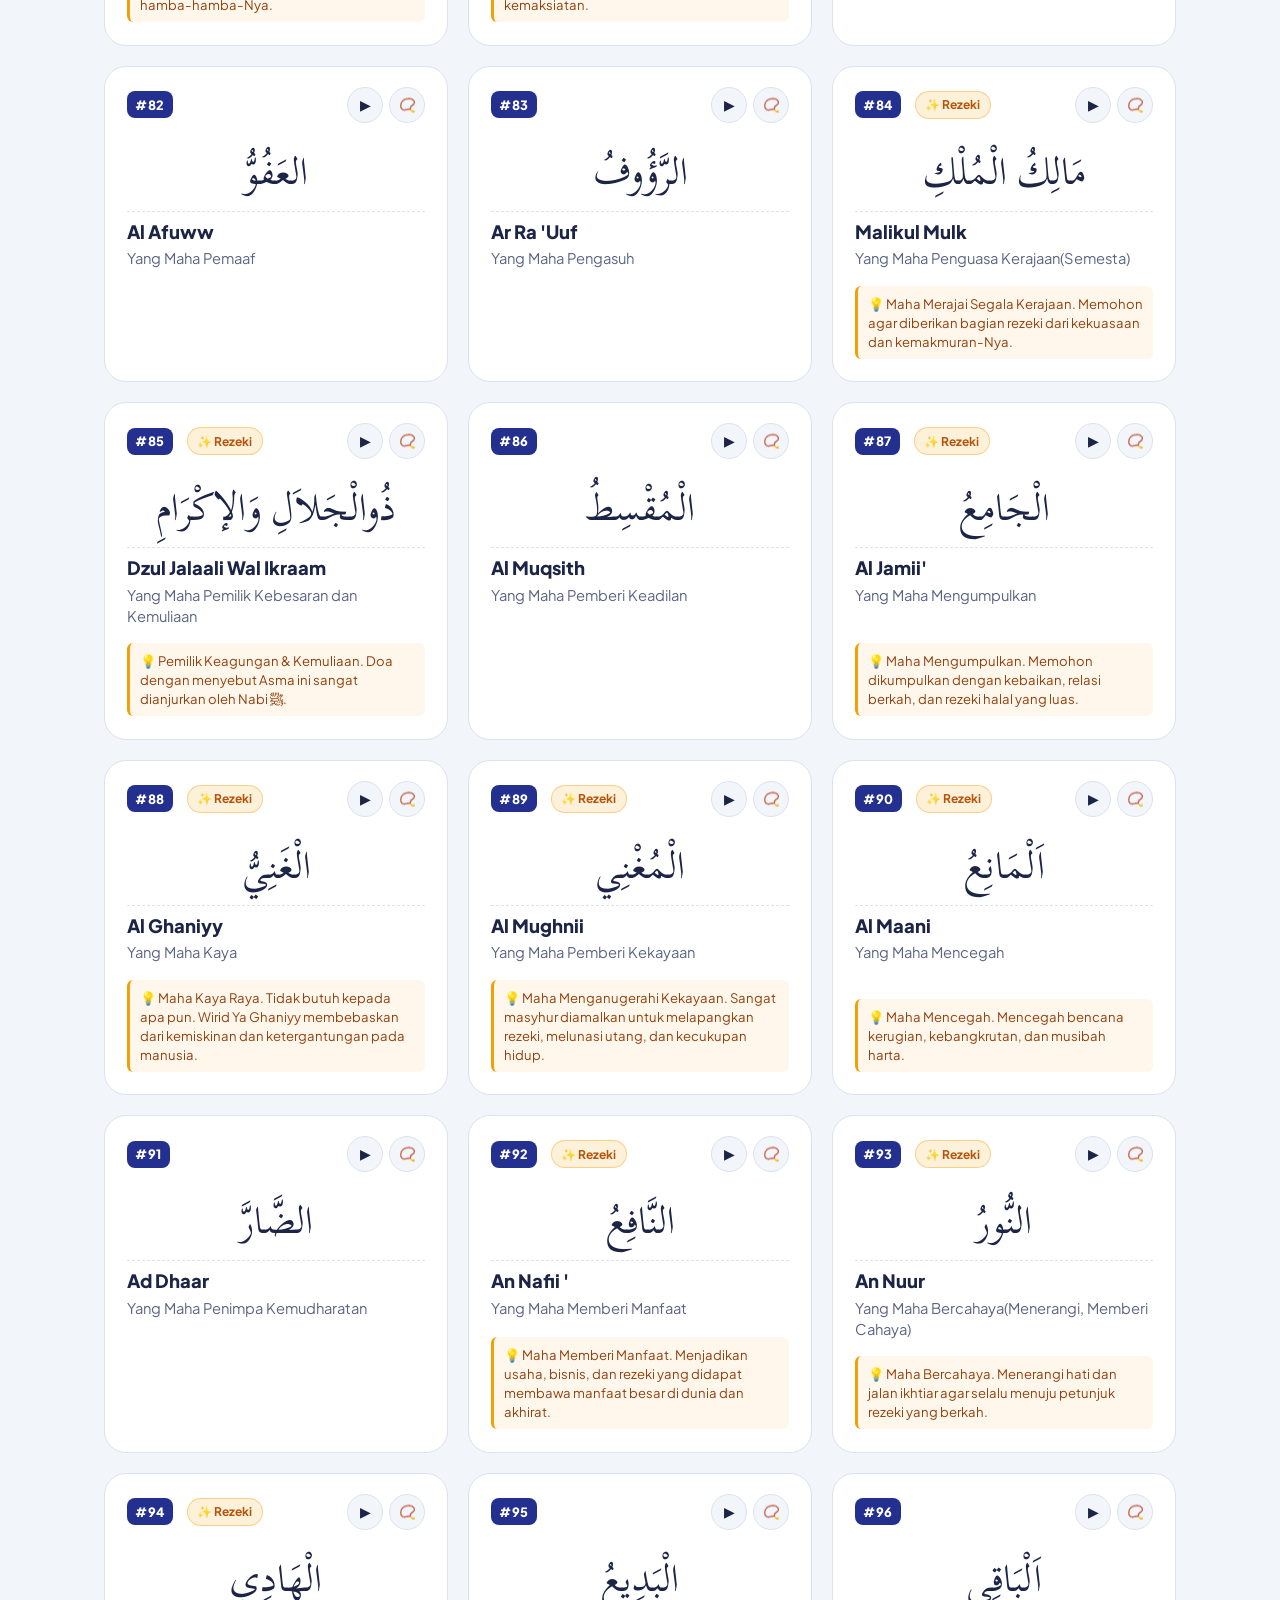
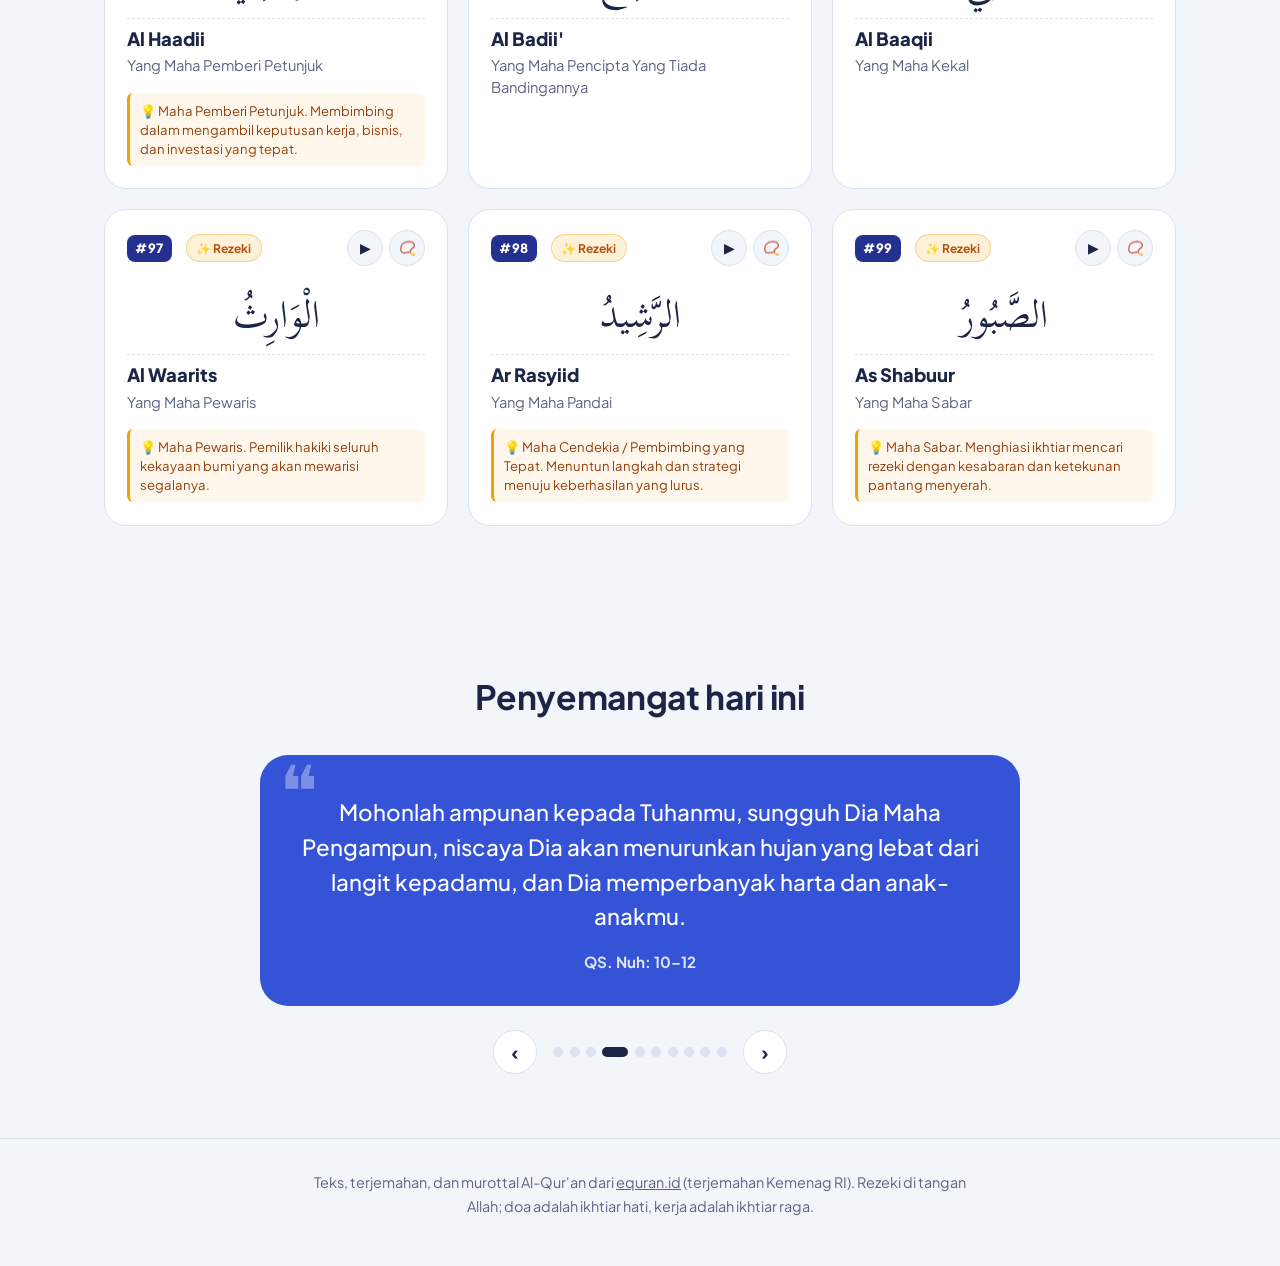
==== commit b3aef572: "feat: add sholat guide page and navigation link" ====
--- a/index.html
+++ b/index.html
@@ -27,7 +27,7 @@
         <a href="#asmaul-husna" class="nav-link nav-link-special" onclick="closeNavMenu()">
           <span class="badge-sparkle">✨</span> 99 Asmaul Husna
         </a>
-        <a href="#penyemangat" class="nav-link" onclick="closeNavMenu()">Penyemangat</a>
+        <a href="sholat.html" class="nav-link" onclick="closeNavMenu()">🕌 Panduan Sholat</a>
       </div>
       <div class="nav-right">
       <button class="theme-toggle" type="button" aria-label="Ganti tema terang/gelap">
